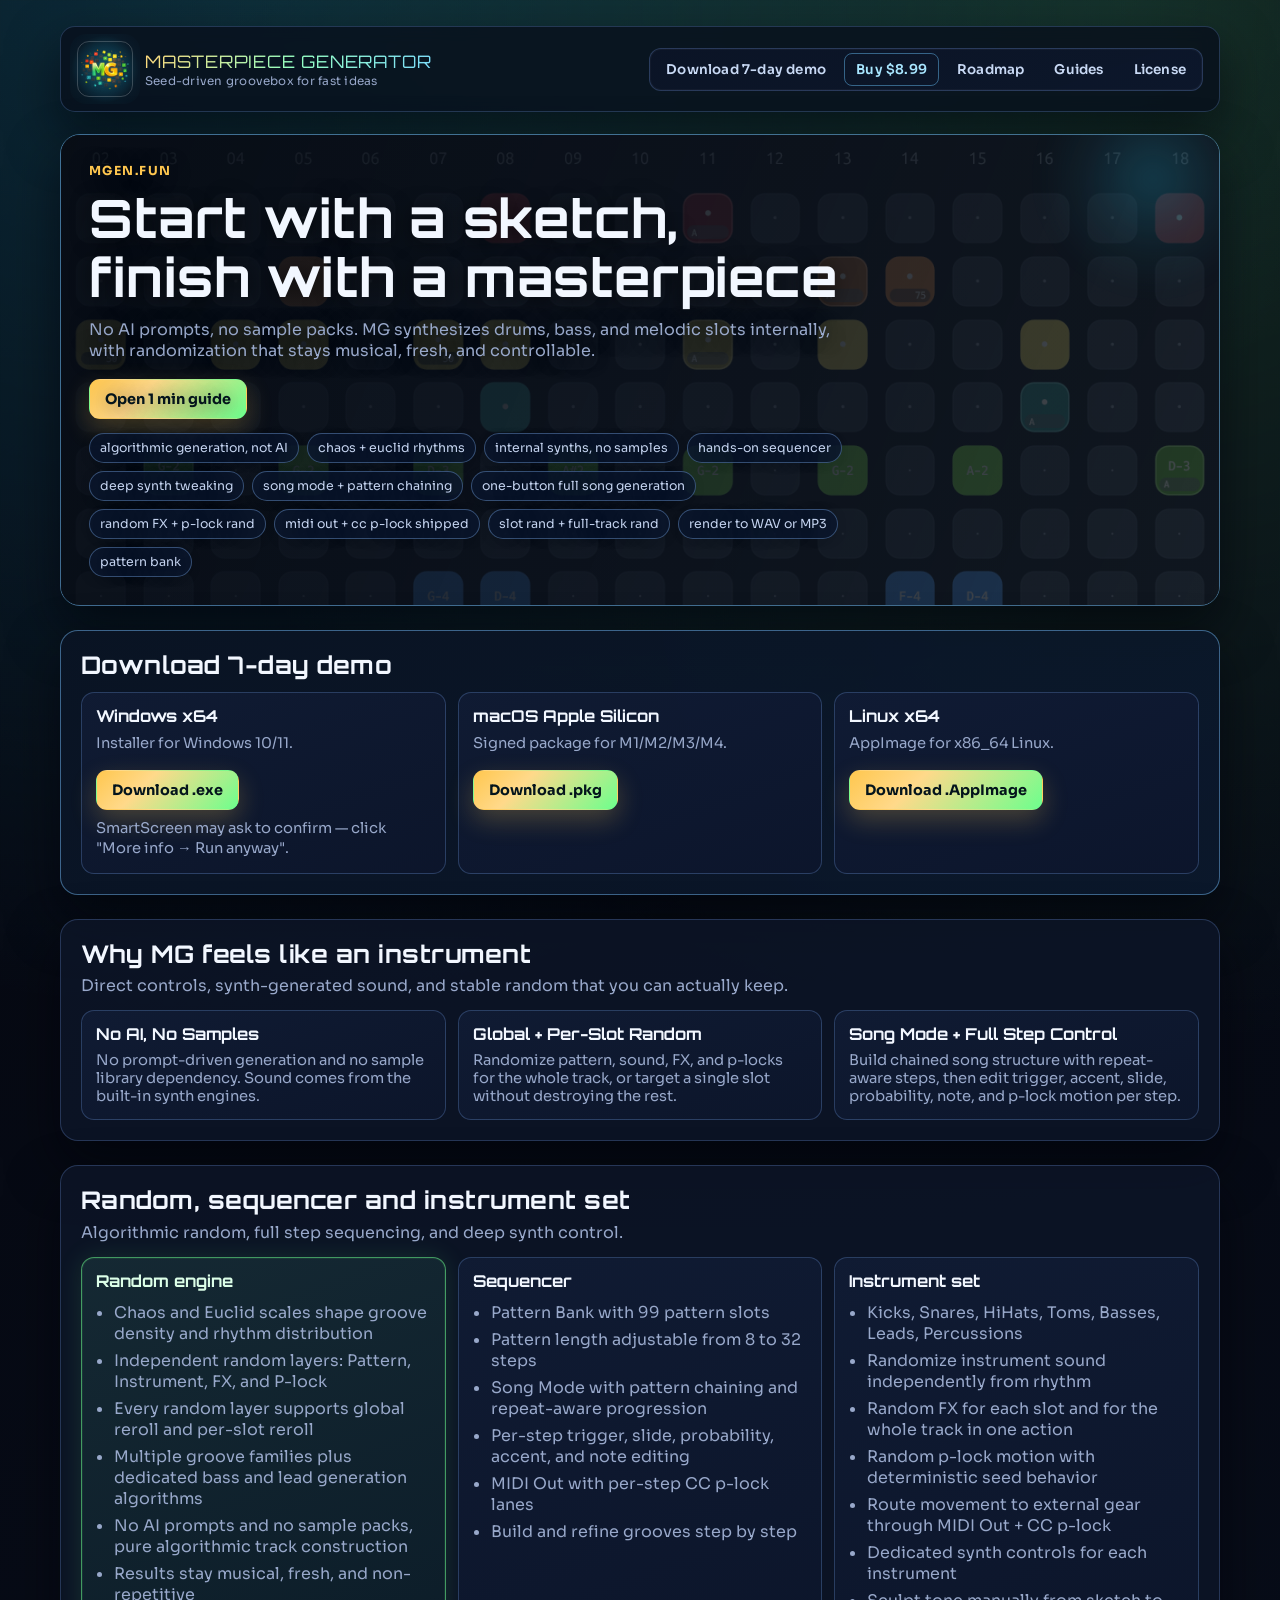
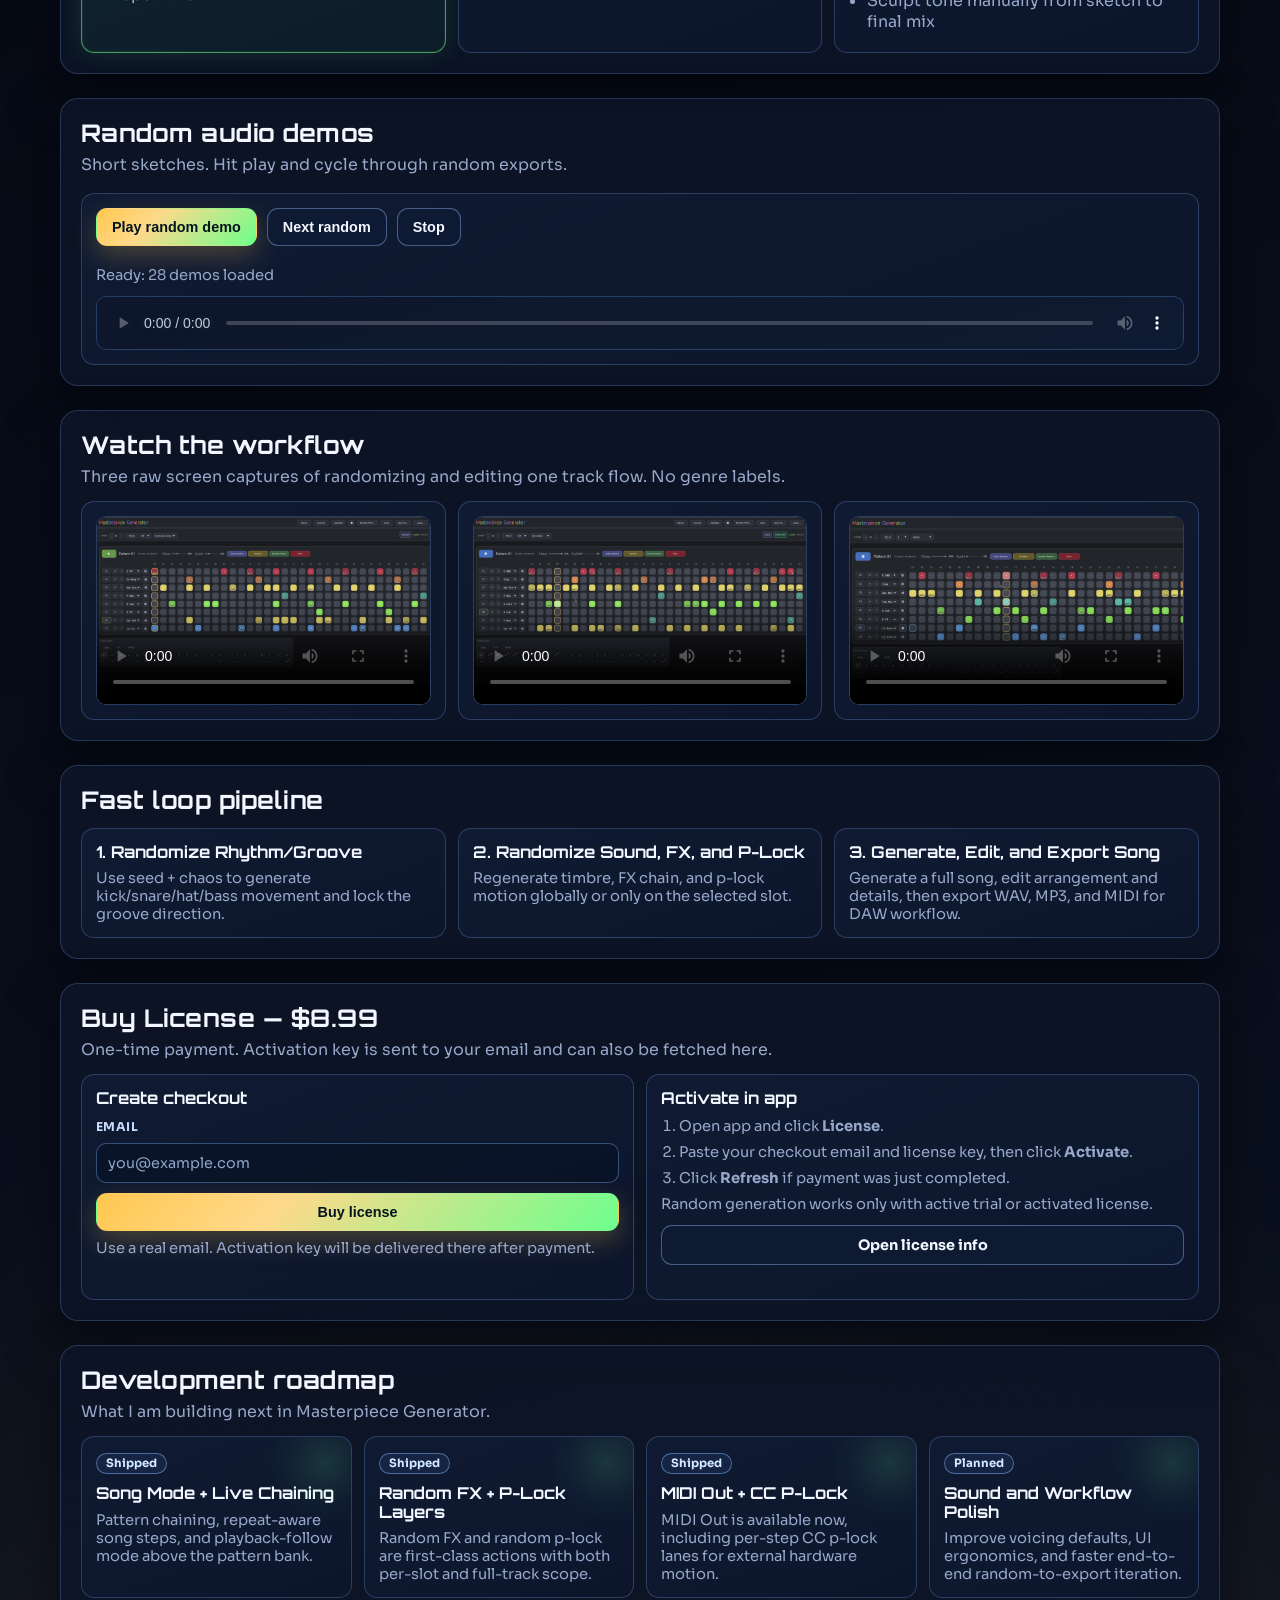
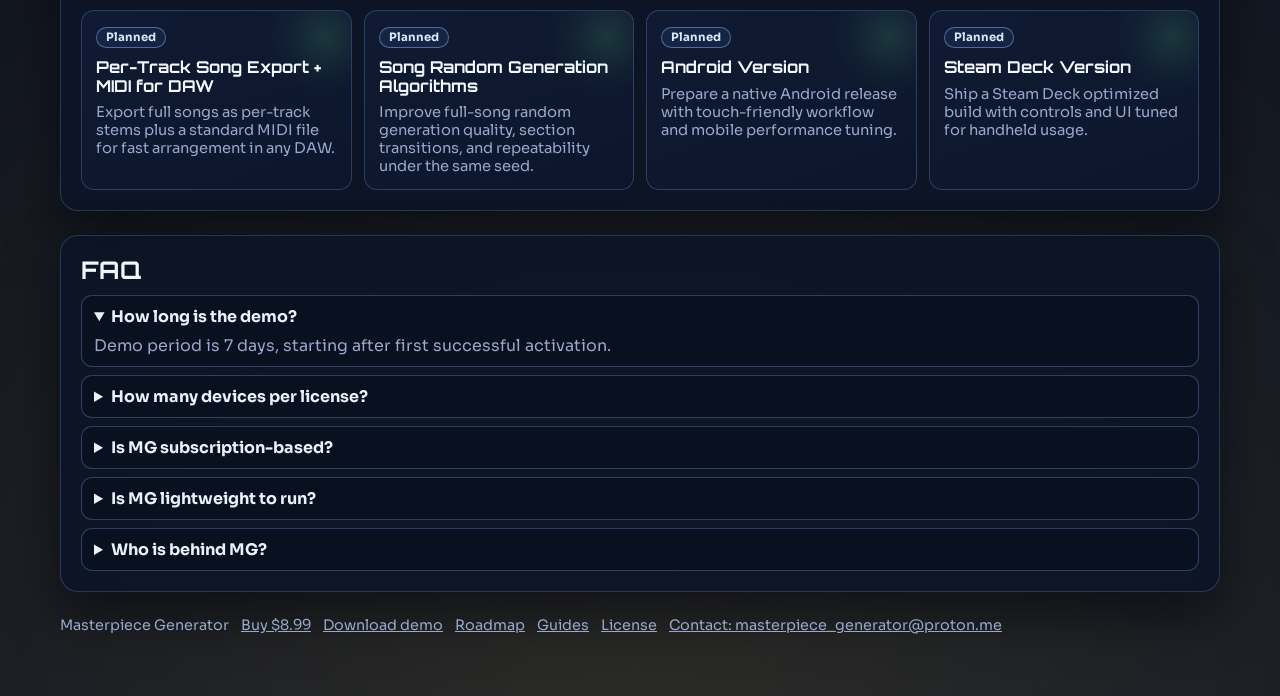
==== index.html @ f7f51a4d "ui: remove subtitle from buy section" ====
<!doctype html>
<html lang="en">
  <head>
    <meta charset="UTF-8" />
    <meta name="viewport" content="width=device-width, initial-scale=1.0" />
    <title>Masterpiece Generator</title>
    <meta
      name="description"
      content="Masterpiece Generator is a desktop groovebox with song mode, random FX, random p-locks, MIDI Out + CC p-lock, per-slot and full-track randomization, and instant WAV/MP3 export."
    />
    <link rel="icon" href="/favicon.ico" sizes="48x48" />
    <link rel="icon" type="image/png" sizes="48x48" href="/assets/img/favicon-48.png" />
    <link rel="icon" type="image/png" sizes="96x96" href="/assets/img/favicon-96.png" />
    <link rel="icon" type="image/png" sizes="192x192" href="/assets/img/favicon-192.png" />
    <link rel="icon" type="image/png" sizes="512x512" href="/assets/img/favicon-512.png" />
    <link rel="apple-touch-icon" sizes="180x180" href="/assets/img/apple-touch-icon.png" />
    <link rel="manifest" href="/site.webmanifest" />
    <link rel="stylesheet" href="assets/styles.css" />
  </head>
  <body>
    <main class="page">
<header class="header">
        <a class="brand" href="/" aria-label="Masterpiece Generator home">
          <span class="brand-emblem-wrap">
            <span class="brand-emblem-mask">
              <img class="brand-emblem" src="assets/img/mg-emblem.png?v=2" alt="Masterpiece Generator MG emblem" />
            </span>
          </span>
          <div class="brand-text">
            <p class="brand-title">Masterpiece Generator</p>
            <p class="brand-sub">Seed-driven groovebox for fast ideas</p>
          </div>
        </a>
        <nav class="nav" aria-label="Main">
          <a href="#download">Download 7-day demo</a>
          <a href="#buy" class="nav-buy">Buy $8.99</a>
          <a href="#roadmap">Roadmap</a>
          <a href="/guides/first-5-minutes/">Guides</a>
          <a href="/legal/license.html">License</a>
        </nav>
      </header>

      <section class="hero home-hero">
        <div class="hero-copy">
          <p class="kicker">mgen.fun</p>
          <h1>Start with a sketch, finish with a masterpiece</h1>
          <p class="lead">
            No AI prompts, no sample packs. MG synthesizes drums, bass, and melodic slots internally,
            with randomization that stays musical, fresh, and controllable.
          </p>
          <div class="cta-row">
            <a class="btn btn-primary" href="/guides/first-5-minutes/">Open 1 min guide</a>
          </div>
          <div class="stat-row">
            <span class="chip">algorithmic generation, not AI</span>
            <span class="chip">chaos + euclid rhythms</span>
            <span class="chip">internal synths, no samples</span>
            <span class="chip">hands-on sequencer</span>
            <span class="chip">deep synth tweaking</span>
            <span class="chip">song mode + pattern chaining</span>
            <span class="chip">one-button full song generation</span>
            <span class="chip">random FX + p-lock rand</span>
            <span class="chip">midi out + cc p-lock shipped</span>
            <span class="chip">slot rand + full-track rand</span>
            <span class="chip">render to WAV or MP3</span>
            <span class="chip">pattern bank</span>
          </div>
        </div>
      </section>

      <section class="section section-download" id="download">
        <h2>Download 7-day demo</h2>
        <div class="grid download-grid">
          <article class="card download-card">
            <h3>Windows x64</h3>
            <p>Installer for Windows 10/11.</p>
            <div class="cta-row">
              <a
                class="btn btn-primary"
                href="https://github.com/masterpieceGenerator/generator_release/releases/latest/download/generator-windows-x86_64-setup.exe"
                target="_blank"
                rel="noopener"
              >
                Download .exe
              </a>
            </div>
            <p class="download-note">SmartScreen may ask to confirm — click "More info → Run anyway".</p>
          </article>
          <article class="card download-card">
            <h3>macOS Apple Silicon</h3>
            <p>Signed package for M1/M2/M3/M4.</p>
            <div class="cta-row">
              <a
                class="btn btn-primary"
                href="https://github.com/masterpieceGenerator/generator_release/releases/latest/download/generator-macos-aarch64.pkg"
                target="_blank"
                rel="noopener"
              >
                Download .pkg
              </a>
            </div>
          </article>
          <article class="card download-card">
            <h3>Linux x64</h3>
            <p>AppImage for x86_64 Linux.</p>
            <div class="cta-row">
              <a
                class="btn btn-primary"
                href="https://github.com/masterpieceGenerator/generator_release/releases/latest/download/generator-linux-x86_64.AppImage"
                target="_blank"
                rel="noopener"
              >
                Download .AppImage
              </a>
            </div>
          </article>
        </div>
      </section>

      <section class="section" id="tour">
        <h2>Why MG feels like an instrument</h2>
        <p>Direct controls, synth-generated sound, and stable random that you can actually keep.</p>
        <div class="grid">
          <article class="card">
            <h3>No AI, No Samples</h3>
            <p>No prompt-driven generation and no sample library dependency. Sound comes from the built-in synth engines.</p>
          </article>
          <article class="card">
            <h3>Global + Per-Slot Random</h3>
            <p>Randomize pattern, sound, FX, and p-locks for the whole track, or target a single slot without destroying the rest.</p>
          </article>
          <article class="card">
            <h3>Song Mode + Full Step Control</h3>
            <p>Build chained song structure with repeat-aware steps, then edit trigger, accent, slide, probability, note, and p-lock motion per step.</p>
          </article>
        </div>
      </section>

      <section class="section" id="sequencer">
        <h2>Random, sequencer and instrument set</h2>
        <p>Algorithmic random, full step sequencing, and deep synth control.</p>
        <div class="grid">
          <article class="card card-priority">
            <h3>Random engine</h3>
            <ul class="inline-list">
              <li>Chaos and Euclid scales shape groove density and rhythm distribution</li>
              <li>Independent random layers: Pattern, Instrument, FX, and P-lock</li>
              <li>Every random layer supports global reroll and per-slot reroll</li>
              <li>Multiple groove families plus dedicated bass and lead generation algorithms</li>
              <li>No AI prompts and no sample packs, pure algorithmic track construction</li>
              <li>Results stay musical, fresh, and non-repetitive</li>
            </ul>
          </article>
          <article class="card">
            <h3>Sequencer</h3>
            <ul class="inline-list">
              <li>Pattern Bank with 99 pattern slots</li>
              <li>Pattern length adjustable from 8 to 32 steps</li>
              <li>Song Mode with pattern chaining and repeat-aware progression</li>
              <li>Per-step trigger, slide, probability, accent, and note editing</li>
              <li>MIDI Out with per-step CC p-lock lanes</li>
              <li>Build and refine grooves step by step</li>
            </ul>
          </article>
          <article class="card">
            <h3>Instrument set</h3>
            <ul class="inline-list">
              <li>Kicks, Snares, HiHats, Toms, Basses, Leads, Percussions</li>
              <li>Randomize instrument sound independently from rhythm</li>
              <li>Random FX for each slot and for the whole track in one action</li>
              <li>Random p-lock motion with deterministic seed behavior</li>
              <li>Route movement to external gear through MIDI Out + CC p-lock</li>
              <li>Dedicated synth controls for each instrument</li>
              <li>Sculpt tone manually from sketch to final mix</li>
            </ul>
          </article>
        </div>
      </section>

      <section class="section" id="audio-demos">
        <h2>Random audio demos</h2>
        <p class="audio-demos-lead">Short sketches. Hit play and cycle through random exports.</p>
        <article class="card audio-player-card" data-audio-random-player>
          <div class="audio-controls">
            <button type="button" class="btn btn-primary" data-audio-action="play">Play random demo</button>
            <button type="button" class="btn btn-secondary" data-audio-action="next">Next random</button>
            <button type="button" class="btn btn-secondary" data-audio-action="stop">Stop</button>
          </div>
          <p class="audio-status" data-audio-status>Ready: demos loaded</p>
          <audio class="audio-player" data-audio-element controls preload="none"></audio>
        </article>
      </section>

      <section class="section" id="showcase">
        <!-- TODO: replace all three showcase videos when new captures are ready -->
        <h2>Watch the workflow</h2>
        <p>Three raw screen captures of randomizing and editing one track flow. No genre labels.</p>
        <div class="grid media-grid">
          <article class="card media-card">
            <div class="media-frame">
              <video
                class="demo-video"
                controls
                preload="metadata"
                playsinline
                poster="assets/img/sequencer-overview.jpg"
              >
                <source src="assets/video/1.mp4" type="video/mp4" />
              </video>
            </div>
          </article>
          <article class="card media-card">
            <div class="media-frame">
              <video
                class="demo-video"
                controls
                preload="metadata"
                playsinline
                poster="assets/img/sound-slot-editor.jpg"
              >
                <source src="assets/video/2.mp4" type="video/mp4" />
              </video>
            </div>
          </article>
          <article class="card media-card">
            <div class="media-frame">
              <video
                class="demo-video"
                controls
                preload="metadata"
                playsinline
                poster="assets/img/live-workflow-clip.jpg"
              >
                <source src="assets/video/3.mp4" type="video/mp4" />
              </video>
            </div>
          </article>
        </div>
      </section>

      <section class="section" id="workflow">
        <h2>Fast loop pipeline</h2>
        <div class="grid">
          <article class="card">
            <h3>1. Randomize Rhythm/Groove</h3>
            <p>Use seed + chaos to generate kick/snare/hat/bass movement and lock the groove direction.</p>
          </article>
          <article class="card">
            <h3>2. Randomize Sound, FX, and P-Lock</h3>
            <p>Regenerate timbre, FX chain, and p-lock motion globally or only on the selected slot.</p>
          </article>
          <article class="card">
            <h3>3. Generate, Edit, and Export Song</h3>
            <p>Generate a full song, edit arrangement and details, then export WAV, MP3, and MIDI for DAW workflow.</p>
          </article>
        </div>
      </section>

      <section class="section" id="buy" data-license-api-base="https://api.mgen.fun">
        <h2>Buy License — $8.99</h2>
        <p>One-time payment. Activation key is sent to your email and can also be fetched here.</p>
        <!-- Hidden form required by checkout.js for order status lookup on return -->
        <form style="display:none" data-order-status-form aria-hidden="true">
          <input name="email" type="email" autocomplete="email" />
          <input name="provider" type="hidden" value="lemonsqueezy" />
          <input name="order_id" type="text" />
          <button type="submit">Check</button>
        </form>
        <div class="grid buy-grid">
          <article class="card">
            <h3>Create checkout</h3>
            <form class="checkout-form" data-checkout-form>
              <label class="field-label" for="buy-email">Email</label>
              <input
                class="field-input"
                id="buy-email"
                name="email"
                type="email"
                autocomplete="email"
                placeholder="you@example.com"
                required
              />
              <input name="provider" type="hidden" value="lemonsqueezy" />
              <button class="btn btn-primary" type="submit">Buy license</button>
            </form>
            <p class="checkout-hint">Use a real email. Activation key will be delivered there after payment.</p>
            <p class="checkout-status" data-checkout-status aria-live="polite"></p>
            <p class="checkout-order" data-checkout-order hidden></p>
          </article>
          <article class="card">
            <h3>Activate in app</h3>
            <ol class="checkout-steps">
              <li>Open app and click <strong>License</strong>.</li>
              <li>Paste your checkout email and license key, then click <strong>Activate</strong>.</li>
              <li>Click <strong>Refresh</strong> if payment was just completed.</li>
            </ol>
            <p class="checkout-hint">
              Random generation works only with active trial or activated license.
            </p>
            <a class="btn btn-secondary checkout-help-btn" href="/legal/license.html">Open license info</a>
          </article>
          <article class="card license-result-card" data-license-result-card hidden>
            <h3>Payment confirmed</h3>
            <p class="checkout-status" data-order-status aria-live="polite"></p>
            <div class="checkout-license-row" data-order-license-row hidden>
              <p class="checkout-license" data-order-license></p>
              <button class="btn btn-secondary checkout-copy-btn" type="button" data-copy-license>Copy key</button>
            </div>
            <p class="checkout-copy-status" data-copy-status aria-live="polite"></p>
            <p class="checkout-hint">Copy this key, then paste it in the app under License → Activate.</p>
          </article>
        </div>
      </section>

      <section class="section" id="roadmap">
        <h2>Development roadmap</h2>
        <p>What I am building next in Masterpiece Generator.</p>
        <div class="grid roadmap-grid">
          <article class="card phase-card">
            <p class="phase-tag">Shipped</p>
            <h3>Song Mode + Live Chaining</h3>
            <p>Pattern chaining, repeat-aware song steps, and playback-follow mode above the pattern bank.</p>
          </article>
          <article class="card phase-card">
            <p class="phase-tag">Shipped</p>
            <h3>Random FX + P-Lock Layers</h3>
            <p>Random FX and random p-lock are first-class actions with both per-slot and full-track scope.</p>
          </article>
          <article class="card phase-card">
            <p class="phase-tag">Shipped</p>
            <h3>MIDI Out + CC P-Lock</h3>
            <p>MIDI Out is available now, including per-step CC p-lock lanes for external hardware motion.</p>
          </article>
          <article class="card phase-card">
            <p class="phase-tag">Planned</p>
            <h3>Sound and Workflow Polish</h3>
            <p>Improve voicing defaults, UI ergonomics, and faster end-to-end random-to-export iteration.</p>
          </article>
          <article class="card phase-card">
            <p class="phase-tag">Planned</p>
            <h3>Per-Track Song Export + MIDI for DAW</h3>
            <p>Export full songs as per-track stems plus a standard MIDI file for fast arrangement in any DAW.</p>
          </article>
          <article class="card phase-card">
            <p class="phase-tag">Planned</p>
            <h3>Song Random Generation Algorithms</h3>
            <p>Improve full-song random generation quality, section transitions, and repeatability under the same seed.</p>
          </article>
          <article class="card phase-card">
            <p class="phase-tag">Planned</p>
            <h3>Android Version</h3>
            <p>Prepare a native Android release with touch-friendly workflow and mobile performance tuning.</p>
          </article>
          <article class="card phase-card">
            <p class="phase-tag">Planned</p>
            <h3>Steam Deck Version</h3>
            <p>Ship a Steam Deck optimized build with controls and UI tuned for handheld usage.</p>
          </article>
        </div>
      </section>

      <section class="section" id="faq">
        <h2>FAQ</h2>
        <div class="faq-grid">
          <details class="qa" open>
            <summary>How long is the demo?</summary>
            <p>Demo period is 7 days, starting after first successful activation.</p>
          </details>
          <details class="qa">
            <summary>How many devices per license?</summary>
            <p>Current target policy is up to 3 devices per key.</p>
          </details>
          <details class="qa">
            <summary>Is MG subscription-based?</summary>
            <p>No subscription. MG is licensed directly, and random generation is not limited.</p>
          </details>
          <details class="qa">
            <summary>Is MG lightweight to run?</summary>
            <p>MG is a native desktop app written in Rust and optimized for low CPU and memory usage.</p>
          </details>
          <details class="qa">
            <summary>Who is behind MG?</summary>
            <p>Masterpiece Generator is built and maintained as an independent solo project.</p>
          </details>
        </div>
      </section>

      <footer class="footer">
        <span>Masterpiece Generator</span>
        <a href="#buy">Buy $8.99</a>
        <a href="#download">Download demo</a>
        <a href="#roadmap">Roadmap</a>
        <a href="/guides/first-5-minutes/">Guides</a>
        <a href="/legal/license.html">License</a>
        <a href="mailto:masterpiece_generator@proton.me">Contact: masterpiece_generator@proton.me</a>
      </footer>
    </main>
    <script src="assets/random-audio-player.js"></script>
    <script src="assets/checkout.js"></script>
  </body>
</html>
---- assets/styles.css ----
@import url("https://fonts.googleapis.com/css2?family=Orbitron:wght@600;700;800&family=Sora:wght@400;500;600;700;800&display=swap");

:root {
  --bg-0: #05070f;
  --bg-1: #0a1222;
  --panel: rgba(13, 21, 38, 0.9);
  --panel-strong: rgba(10, 17, 32, 0.95);
  --card: rgba(17, 27, 49, 0.9);
  --line: rgba(108, 147, 218, 0.28);
  --line-strong: rgba(120, 194, 255, 0.5);
  --text: #f2f7ff;
  --muted: #98a8ca;
  --accent-cyan: #2ad3ff;
  --accent-green: #6dff8d;
  --accent-gold: #ffc74f;
  --accent-red: #ff5d7c;
  --shadow: 0 24px 52px rgba(1, 4, 10, 0.55);
  --radius: 18px;
}

* {
  box-sizing: border-box;
}

html,
body {
  margin: 0;
  padding: 0;
  min-height: 100%;
  color: var(--text);
  font-family: "Sora", "Avenir Next", "Segoe UI", sans-serif;
  background:
    radial-gradient(circle at 16% -4%, rgba(42, 211, 255, 0.19) 0%, transparent 28%),
    radial-gradient(circle at 88% 0%, rgba(109, 255, 141, 0.14) 0%, transparent 26%),
    radial-gradient(circle at 50% 102%, rgba(255, 199, 79, 0.14) 0%, transparent 34%),
    linear-gradient(160deg, var(--bg-0), var(--bg-1));
}

body::before,
body::after {
  content: "";
  position: fixed;
  inset: 0;
  pointer-events: none;
  z-index: -1;
}

body::before {
  background:
    repeating-linear-gradient(
      90deg,
      rgba(255, 255, 255, 0) 0,
      rgba(255, 255, 255, 0) 23px,
      rgba(255, 255, 255, 0.015) 24px,
      rgba(255, 255, 255, 0) 25px
    );
  opacity: 0.35;
}

body::after {
  background: radial-gradient(circle at 50% 50%, rgba(8, 17, 34, 0) 0%, rgba(4, 6, 12, 0.55) 100%);
}

a {
  color: inherit;
}

.page {
  width: min(1160px, 94vw);
  margin: 0 auto;
  padding: 26px 0 62px;
}

.top-notice {
  margin: 0 0 14px;
  padding: 10px 14px;
  border: 1px solid rgba(255, 199, 79, 0.46);
  border-radius: 12px;
  background: linear-gradient(160deg, rgba(48, 35, 14, 0.78), rgba(34, 26, 13, 0.8));
  color: var(--accent-gold);
  font-size: 0.78rem;
  font-weight: 800;
  letter-spacing: 0.16em;
  text-transform: uppercase;
  text-align: center;
}

@keyframes rise-in {
  from {
    opacity: 0;
    transform: translateY(14px);
  }

  to {
    opacity: 1;
    transform: translateY(0);
  }
}

@keyframes emblem-pulse {
  0% {
    opacity: 0.26;
    transform: translateY(3px) scale(0.94);
  }

  50% {
    opacity: 0.72;
    transform: translateY(3px) scale(1.05);
  }

  100% {
    opacity: 0.26;
    transform: translateY(3px) scale(0.94);
  }
}

@keyframes brand-spectrum {
  0% {
    background-position: 0% 50%;
  }

  50% {
    background-position: 100% 50%;
  }

  100% {
    background-position: 0% 50%;
  }
}

.page > * {
  opacity: 0;
  animation: rise-in 460ms ease forwards;
}

.page > *:nth-child(1) {
  animation-delay: 20ms;
}

.page > *:nth-child(2) {
  animation-delay: 70ms;
}

.page > *:nth-child(3) {
  animation-delay: 120ms;
}

.page > *:nth-child(4) {
  animation-delay: 170ms;
}

.page > *:nth-child(5) {
  animation-delay: 220ms;
}

.page > *:nth-child(6) {
  animation-delay: 270ms;
}

.page > *:nth-child(7) {
  animation-delay: 320ms;
}

.page > *:nth-child(8) {
  animation-delay: 370ms;
}

.page > *:nth-child(9) {
  animation-delay: 420ms;
}

.header {
  display: flex;
  flex-wrap: wrap;
  align-items: center;
  justify-content: space-between;
  gap: 14px;
  padding: 14px 16px;
  border: 1px solid var(--line);
  border-radius: 15px;
  background: rgba(8, 15, 28, 0.8);
  box-shadow: var(--shadow);
  backdrop-filter: blur(8px);
}

.brand {
  display: inline-flex;
  align-items: center;
  gap: 12px;
  text-decoration: none;
  min-width: 0;
}

.brand-emblem-wrap {
  position: relative;
  width: 56px;
  height: 56px;
  border-radius: 12px;
  flex: 0 0 auto;
  display: grid;
  place-items: center;
}

.brand-emblem-mask {
  width: 100%;
  height: 100%;
  border-radius: 12px;
  border: 1px solid rgba(255, 255, 255, 0.2);
  overflow: hidden;
  position: relative;
  z-index: 1;
}

.brand-emblem-wrap::after {
  content: "";
  position: absolute;
  inset: -7px;
  border-radius: 16px;
  background: radial-gradient(circle at 50% 50%, rgba(42, 211, 255, 0.38), rgba(42, 211, 255, 0.03) 68%, rgba(42, 211, 255, 0) 100%);
  pointer-events: none;
  transform-origin: center;
  animation: emblem-pulse 3.5s ease-in-out infinite;
}

.brand-emblem {
  width: 100%;
  height: 100%;
  border-radius: 0;
  object-fit: cover;
  object-position: center;
  display: block;
  position: relative;
  transform: translateY(4px) scale(1.06);
  transform-origin: center;
}

.brand-text {
  min-width: 0;
}

.logo-dot {
  width: 12px;
  height: 12px;
  border-radius: 999px;
  background: linear-gradient(135deg, var(--accent-green), var(--accent-cyan));
  box-shadow: 0 0 16px rgba(109, 255, 141, 0.65);
}

.brand-title {
  margin: 0;
  font-family: "Orbitron", "Sora", sans-serif;
  font-size: 1.08rem;
  letter-spacing: 0.045em;
  text-transform: uppercase;
  white-space: nowrap;
  color: #edf6ff;
}

@supports ((-webkit-background-clip: text) or (background-clip: text)) {
  .brand-title {
    background:
      linear-gradient(
        120deg,
        #ffd87a 0%,
        #95ffc1 24%,
        #7ad9ff 48%,
        #bea8ff 72%,
        #ffd87a 100%
      );
    background-size: 220% 100%;
    -webkit-background-clip: text;
    background-clip: text;
    -webkit-text-fill-color: transparent;
    animation: brand-spectrum 9s linear infinite;
  }
}

.brand-sub {
  margin: 2px 0 0;
  color: var(--muted);
  font-size: 0.74rem;
  letter-spacing: 0.02em;
}

.nav {
  display: inline-flex;
  align-items: center;
  flex-wrap: wrap;
  gap: 6px;
  padding: 4px;
  border: 1px solid rgba(118, 158, 225, 0.28);
  border-radius: 12px;
  background: linear-gradient(160deg, rgba(12, 20, 39, 0.9), rgba(14, 24, 45, 0.86));
  box-shadow: inset 0 0 0 1px rgba(255, 255, 255, 0.03);
}

.nav a {
  text-decoration: none;
  color: #c8d9f4;
  border: 1px solid transparent;
  border-radius: 8px;
  padding: 7px 11px;
  font-size: 0.84rem;
  font-weight: 600;
  letter-spacing: 0.015em;
  background: transparent;
  transition: transform 140ms ease, border-color 140ms ease, color 140ms ease, background 140ms ease, box-shadow 140ms ease;
}

.nav a:hover,
.nav a:focus-visible {
  color: var(--text);
  border-color: rgba(104, 198, 255, 0.62);
  background: rgba(42, 211, 255, 0.16);
  box-shadow: inset 0 0 0 1px rgba(184, 230, 255, 0.16);
  transform: translateY(-1px);
  outline: none;
}

.nav-buy {
  background: linear-gradient(135deg, rgba(42, 211, 255, 0.18), rgba(104, 198, 255, 0.1));
  border-color: rgba(104, 198, 255, 0.45) !important;
  color: #a8e6ff !important;
}

.nav-buy:hover,
.nav-buy:focus-visible {
  background: rgba(42, 211, 255, 0.28) !important;
  border-color: rgba(104, 198, 255, 0.75) !important;
  color: #d8f4ff !important;
}

.hero {
  margin-top: 22px;
  border: 1px solid var(--line-strong);
  border-radius: calc(var(--radius) + 2px);
  padding: 28px;
  background:
    linear-gradient(130deg, rgba(8, 16, 31, 0.95) 0%, rgba(12, 21, 40, 0.95) 52%, rgba(18, 14, 38, 0.95) 100%),
    linear-gradient(45deg, rgba(42, 211, 255, 0.08), rgba(109, 255, 141, 0.08));
  box-shadow: var(--shadow);
}

.home-hero {
  position: relative;
  overflow: hidden;
  isolation: isolate;
  min-height: 360px;
  background: transparent;
}

.home-hero::before {
  content: "";
  position: absolute;
  inset: 0;
  z-index: 0;
  background:
    linear-gradient(112deg, rgba(4, 9, 18, 0.9) 0%, rgba(6, 11, 22, 0.84) 46%, rgba(7, 12, 23, 0.72) 100%),
    linear-gradient(45deg, rgba(42, 211, 255, 0.06), rgba(109, 255, 141, 0.05)),
    url("img/ggg.jpeg") center / cover no-repeat;
}

.home-hero::after {
  content: "";
  position: absolute;
  top: -66px;
  right: -44px;
  width: 220px;
  height: 220px;
  border-radius: 999px;
  z-index: 0;
  background: radial-gradient(circle, rgba(42, 211, 255, 0.2) 0%, rgba(42, 211, 255, 0.05) 45%, rgba(0, 0, 0, 0) 74%);
  filter: blur(12px);
  pointer-events: none;
}

.hero-copy {
  position: relative;
  z-index: 1;
  max-width: 760px;
  text-shadow: 0 2px 20px rgba(0, 0, 0, 0.62);
}

.kicker {
  margin: 0;
  color: var(--accent-gold);
  font-size: 0.78rem;
  font-weight: 700;
  letter-spacing: 0.12em;
  text-transform: uppercase;
}

h1,
h2,
h3 {
  margin: 0;
  font-family: "Orbitron", "Sora", sans-serif;
  line-height: 1.12;
}

h1 {
  margin-top: 10px;
  font-size: clamp(2rem, 5vw, 3.3rem);
  letter-spacing: 0.01em;
}

.lead {
  margin: 12px 0 0;
  color: var(--muted);
  font-size: 1rem;
  max-width: 68ch;
}

.cta-row {
  margin-top: 18px;
  display: flex;
  flex-wrap: wrap;
  gap: 10px;
}

.cta-subrow {
  margin: 10px 0 0;
  display: inline-flex;
  align-items: center;
  flex-wrap: wrap;
  gap: 8px;
  color: #c3d4f2;
  font-size: 0.86rem;
}

.cta-subrow a {
  color: #d6e6ff;
  text-decoration: none;
  border-bottom: 1px solid rgba(145, 194, 255, 0.42);
}

.cta-subrow a:hover,
.cta-subrow a:focus-visible {
  color: #f5fbff;
  border-bottom-color: rgba(190, 224, 255, 0.75);
  outline: none;
}

.btn {
  display: inline-flex;
  align-items: center;
  justify-content: center;
  text-decoration: none;
  border-radius: 11px;
  padding: 10px 15px;
  font-size: 0.9rem;
  font-weight: 700;
  border: 1px solid transparent;
  transition: transform 150ms ease, filter 150ms ease, box-shadow 150ms ease;
}

.btn:hover,
.btn:focus-visible {
  transform: translateY(-1px);
  filter: brightness(1.05);
  outline: none;
}

.btn-primary {
  color: #04141c;
  background: linear-gradient(135deg, var(--accent-gold), #ffd98a 34%, var(--accent-green) 100%);
  box-shadow: 0 10px 26px rgba(255, 199, 79, 0.24);
}

.btn-secondary {
  color: var(--text);
  border-color: rgba(132, 162, 219, 0.5);
  background: rgba(15, 27, 53, 0.75);
}

.stat-row {
  margin-top: 14px;
  display: flex;
  flex-wrap: wrap;
  gap: 8px;
}

.chip {
  border-radius: 999px;
  border: 1px solid rgba(128, 179, 245, 0.38);
  background: rgba(13, 24, 47, 0.84);
  padding: 6px 10px;
  color: #c4d3ef;
  font-size: 0.78rem;
}

.inline-list {
  margin: 12px 0 0;
  padding-left: 18px;
  color: var(--muted);
}

.inline-list li {
  margin: 6px 0;
}

.section {
  margin-top: 24px;
  border: 1px solid var(--line);
  border-radius: var(--radius);
  background: var(--panel);
  padding: 20px;
  box-shadow: var(--shadow);
}

.section h2 {
  font-size: 1.52rem;
  letter-spacing: 0.02em;
}

.section p {
  margin: 8px 0 0;
  color: var(--muted);
}

.grid {
  margin-top: 14px;
  display: grid;
  gap: 12px;
  grid-template-columns: repeat(auto-fit, minmax(220px, 1fr));
}

.card {
  border: 1px solid rgba(116, 160, 234, 0.28);
  background:
    linear-gradient(160deg, rgba(17, 28, 53, 0.92), rgba(13, 22, 44, 0.92));
  border-radius: 13px;
  padding: 14px;
}

.card h3 {
  font-size: 1.02rem;
}

.card p {
  margin: 8px 0 0;
  color: var(--muted);
  font-size: 0.92rem;
}

.card .meta {
  margin-top: 10px;
  color: #9ed6ff;
  font-size: 0.82rem;
}

.card code {
  color: #c7f4ff;
  font-size: 0.88em;
}

.card-priority {
  border-color: rgba(109, 255, 141, 0.55);
  background:
    linear-gradient(160deg, rgba(22, 42, 52, 0.94), rgba(13, 30, 42, 0.92));
  box-shadow:
    inset 0 0 0 1px rgba(109, 255, 141, 0.08),
    0 0 26px rgba(109, 255, 141, 0.12);
}

.card-priority h3 {
  color: #dcffe8;
}

.section-download {
  border-color: rgba(120, 194, 255, 0.46);
  background:
    linear-gradient(160deg, rgba(10, 20, 36, 0.92), rgba(12, 24, 44, 0.9)),
    radial-gradient(circle at 88% -20%, rgba(42, 211, 255, 0.12), rgba(0, 0, 0, 0) 48%);
}

.download-grid {
  grid-template-columns: repeat(auto-fit, minmax(240px, 1fr));
}

.download-card {
  min-height: 100%;
}

.price-highlight {
  font-size: 1.25rem;
  font-weight: 700;
  color: var(--accent-gold);
}


.download-note {
  margin-top: 0.75rem;
  font-size: 0.75rem;
  color: var(--text-muted, rgba(255,255,255,0.4));
  line-height: 1.4;
}

.download-card-feature {
  border-color: rgba(109, 255, 141, 0.48);
  background:
    linear-gradient(160deg, rgba(18, 39, 49, 0.94), rgba(14, 33, 49, 0.92));
  box-shadow:
    inset 0 0 0 1px rgba(109, 255, 141, 0.08),
    0 0 26px rgba(42, 211, 255, 0.1);
}

.roadmap-grid {
  grid-template-columns: repeat(auto-fit, minmax(240px, 1fr));
}

.phase-card {
  position: relative;
  overflow: hidden;
}

.phase-card::after {
  content: "";
  position: absolute;
  right: -34px;
  top: -34px;
  width: 120px;
  height: 120px;
  border-radius: 999px;
  background: radial-gradient(circle, rgba(109, 255, 141, 0.13) 0%, rgba(109, 255, 141, 0.03) 45%, rgba(0, 0, 0, 0) 70%);
  pointer-events: none;
}

.phase-card .phase-tag {
  margin: -2px 0 10px;
  display: inline-flex;
  align-items: center;
  border: 1px solid rgba(132, 193, 255, 0.48);
  border-radius: 999px;
  padding: 4px 9px;
  font-size: 0.72rem;
  font-weight: 700;
  line-height: 1;
  color: #d2eaff;
  background: rgba(25, 42, 75, 0.7);
}

.media-grid {
  grid-template-columns: repeat(auto-fit, minmax(260px, 1fr));
}

.media-card {
  display: flex;
  flex-direction: column;
  gap: 8px;
}

.media-frame {
  border-radius: 10px;
  border: 1px solid rgba(112, 166, 245, 0.36);
  overflow: hidden;
  background: #02050c;
  box-shadow: inset 0 0 0 1px rgba(255, 255, 255, 0.03);
}

.demo-video {
  display: block;
  width: 100%;
  height: auto;
  max-height: 290px;
  background: #000;
}

.audio-player-card {
  display: grid;
  gap: 12px;
}

.section .audio-demos-lead {
  margin: 8px 0 18px;
}

.audio-controls {
  display: flex;
  flex-wrap: wrap;
  gap: 10px;
}

.audio-status {
  margin: 0;
  color: #cde4ff;
  font-size: 0.86rem;
}

.audio-player {
  width: 100%;
  border-radius: 10px;
  background: linear-gradient(160deg, rgba(13, 22, 43, 0.96), rgba(15, 27, 50, 0.96));
  color-scheme: dark;
  accent-color: var(--accent-cyan);
  overflow: hidden;
}

.audio-player::-webkit-media-controls-enclosure {
  border-radius: 10px;
  border: 1px solid rgba(92, 148, 231, 0.32);
  background: linear-gradient(160deg, rgba(13, 22, 43, 0.96), rgba(15, 27, 50, 0.96));
}

.audio-player::-webkit-media-controls-panel {
  background: transparent;
}

.audio-player::-webkit-media-controls-current-time-display,
.audio-player::-webkit-media-controls-time-remaining-display {
  color: #dbe9ff;
}

.shot-placeholder {
  border: 1px dashed rgba(111, 157, 234, 0.38);
  border-radius: 10px;
  min-height: 120px;
  display: grid;
  place-items: center;
  color: #95a7c8;
  background: rgba(13, 24, 46, 0.8);
}

.notice {
  margin-top: 12px;
  padding: 10px 12px;
  border-radius: 10px;
  border: 1px solid rgba(110, 206, 255, 0.54);
  color: #d4f4ff;
  background: rgba(24, 61, 90, 0.38);
}

.buy-grid {
  grid-template-columns: repeat(auto-fit, minmax(260px, 1fr));
}

.checkout-form {
  margin-top: 12px;
  display: grid;
  gap: 8px;
}

.field-label {
  font-size: 0.76rem;
  font-weight: 700;
  color: #c8ddff;
  letter-spacing: 0.04em;
  text-transform: uppercase;
}

.field-input {
  width: 100%;
  border: 1px solid rgba(116, 165, 236, 0.42);
  border-radius: 10px;
  background: rgba(10, 20, 39, 0.88);
  color: var(--text);
  padding: 10px 11px;
  font-size: 0.9rem;
  font-family: inherit;
}

.field-input::placeholder {
  color: #8ea4c8;
}

.field-select {
  appearance: none;
  background-image:
    linear-gradient(45deg, transparent 50%, #8db6f1 50%),
    linear-gradient(135deg, #8db6f1 50%, transparent 50%);
  background-position:
    calc(100% - 18px) calc(50% - 3px),
    calc(100% - 13px) calc(50% - 3px);
  background-size: 5px 5px, 5px 5px;
  background-repeat: no-repeat;
}

.field-input:focus-visible {
  outline: none;
  border-color: rgba(109, 255, 141, 0.72);
  box-shadow: 0 0 0 2px rgba(109, 255, 141, 0.15);
}

.checkout-form .btn {
  width: 100%;
  margin-top: 2px;
}

.checkout-hint {
  margin-top: 10px;
  font-size: 0.84rem;
  color: #94afd6;
}

.checkout-advanced {
  margin-top: 8px;
  border: 1px solid rgba(116, 165, 236, 0.26);
  border-radius: 10px;
  background: rgba(10, 20, 39, 0.52);
  padding: 8px 10px;
}

.checkout-advanced summary {
  cursor: pointer;
  color: #b8d6ff;
  font-size: 0.82rem;
  font-weight: 700;
}

.checkout-advanced-form {
  margin-top: 8px;
}

.checkout-status {
  min-height: 1.3em;
}

.checkout-order,
.checkout-license {
  color: #a9e2ff;
}

.checkout-license-row {
  margin-top: 8px;
  display: flex;
  flex-wrap: wrap;
  align-items: center;
  gap: 8px 10px;
}

.checkout-license-row .checkout-license {
  margin: 0;
  flex: 1 1 220px;
  min-width: 0;
  word-break: break-all;
}

.checkout-copy-btn {
  padding: 7px 10px;
  font-size: 0.8rem;
}

.checkout-copy-status {
  min-height: 1.2em;
  margin-top: 6px;
  font-size: 0.83rem;
  color: #8ecfff;
}

.checkout-steps {
  margin: 10px 0 0;
  padding-left: 18px;
  color: var(--muted);
  display: grid;
  gap: 8px;
  font-size: 0.92rem;
}

.checkout-help-btn {
  margin-top: 12px;
  width: 100%;
}

.status-ok {
  color: #9ed6ff;
}

.status-error {
  color: #ff9aad;
}

.faq-grid {
  margin-top: 12px;
  display: grid;
  gap: 8px;
}

.qa {
  border: 1px solid rgba(112, 162, 237, 0.33);
  border-radius: 11px;
  background: var(--panel-strong);
  padding: 10px 12px;
}

.qa summary {
  cursor: pointer;
  font-weight: 700;
  color: #e8f2ff;
}

.qa p {
  margin-top: 8px;
}

.footer {
  margin-top: 24px;
  color: var(--muted);
  font-size: 0.9rem;
  display: flex;
  flex-wrap: wrap;
  gap: 8px 12px;
}

.footer a {
  color: var(--muted);
}

.table {
  margin-top: 10px;
  width: 100%;
  border-collapse: collapse;
  color: var(--muted);
}

.table th,
.table td {
  border-bottom: 1px solid rgba(112, 156, 232, 0.25);
  text-align: left;
  padding: 9px 6px;
  font-size: 0.94rem;
}

.table th {
  color: var(--text);
  font-weight: 700;
}

.guide-page {
  width: min(960px, 100%);
  margin-left: auto;
  margin-right: auto;
  padding: 18px;
  background:
    linear-gradient(170deg, rgba(35, 43, 58, 0.88), rgba(25, 34, 49, 0.86)),
    radial-gradient(circle at 90% -20%, rgba(73, 190, 218, 0.09), rgba(0, 0, 0, 0) 46%);
  border: 1px solid rgba(117, 146, 197, 0.28);
}

.guide-page h2 {
  margin: 0 0 4px;
  font-size: clamp(1.45rem, 2.2vw, 1.95rem);
  line-height: 1.1;
  color: #e7edf8;
  text-align: left;
}

.guide-philosophy {
  margin-top: 10px;
  border: 2px solid rgba(73, 190, 218, 0.82);
  border-radius: 12px;
  background: rgba(37, 45, 56, 0.86);
  padding: 10px 12px;
  text-align: center;
}

.guide-philosophy-title {
  margin: 0;
  color: rgb(73, 190, 218);
  font-size: 1.1rem;
  font-weight: 700;
}

.guide-philosophy-sub {
  margin: 6px 0 0;
  color: #d0d8e8;
  font-size: 0.9rem;
  line-height: 1.25;
}

.guide-step {
  margin-top: 12px;
  border: 1px solid rgba(118, 147, 194, 0.24);
  border-radius: 11px;
  background: rgba(25, 34, 49, 0.64);
  padding: 12px 12px 11px;
}

.guide-step-head {
  display: flex;
  gap: 8px;
  align-items: center;
}

.guide-step-head h3 {
  margin: 0;
  font-size: 1.08rem;
  line-height: 1.2;
  color: #dce5f7;
}

.guide-step-badge {
  display: inline-flex;
  width: 22px;
  height: 22px;
  align-items: center;
  justify-content: center;
  border-radius: 999px;
  font-weight: 800;
  font-size: 0.78rem;
  flex: 0 0 auto;
}

.guide-badge-yellow {
  color: #2c2a1f;
  background: rgb(216, 180, 46);
}

.guide-badge-purple {
  color: #f5ecff;
  background: rgb(148, 96, 186);
}

.guide-subtitle {
  margin: 8px 0 0;
  color: #c0cade;
  font-size: 0.95rem;
  line-height: 1.22;
}

.guide-hint {
  margin: 6px 0 0;
  color: #9da9c1;
  font-size: 0.9rem;
  line-height: 1.22;
}

.guide-rand-grid {
  margin-top: 8px;
  display: grid;
  gap: 6px;
}

.guide-rand-row {
  display: flex;
  align-items: center;
  gap: 10px;
  min-height: 28px;
}

.guide-rand-desc {
  color: rgb(176, 172, 162);
  font-size: 0.91rem;
  line-height: 1.2;
}

.guide-pill {
  appearance: none;
  font-family: inherit;
  display: inline-flex;
  align-items: center;
  justify-content: center;
  border-radius: 7px;
  border: 1px solid transparent;
  padding: 4px 11px;
  min-width: 88px;
  font-size: 0.86rem;
  font-weight: 700;
  line-height: 1;
  white-space: nowrap;
  cursor: default;
  box-shadow: inset 0 0 0 1px rgba(255, 255, 255, 0.04);
}

.guide-pill:focus {
  outline: none;
}

.guide-pill-cyan {
  background: rgba(33, 120, 138, 0.98) !important;
  border-color: rgba(74, 195, 226, 0.96) !important;
  color: #deffff !important;
}

.guide-pill-green {
  background: rgba(52, 126, 69, 0.98) !important;
  border-color: rgba(122, 212, 139, 0.96) !important;
  color: #e6ffe9 !important;
}

.guide-pill-purple {
  background: rgba(99, 61, 138, 0.98) !important;
  border-color: rgba(176, 124, 232, 0.96) !important;
  color: #f5e7ff !important;
}

.guide-pill-amber {
  background: rgba(126, 96, 34, 0.98) !important;
  border-color: rgba(223, 180, 80, 0.96) !important;
  color: #fff1d4 !important;
}

.guide-pill-rose {
  background: rgba(131, 58, 84, 0.98) !important;
  border-color: rgba(214, 117, 160, 0.96) !important;
  color: #ffe5ef !important;
}

.guide-pill-bank {
  background: rgba(126, 96, 34, 0.98) !important;
  border-color: rgba(223, 180, 80, 0.96) !important;
  color: #fff1d4 !important;
}

.guide-pill-song {
  background: rgba(52, 126, 69, 0.98) !important;
  border-color: rgba(122, 212, 139, 0.96) !important;
  color: #e6ffe9 !important;
}

.guide-inline-action {
  display: flex;
  align-items: center;
  flex-wrap: wrap;
  gap: 8px;
}

.guide-track-row {
  margin-top: 6px;
  display: flex;
  align-items: center;
  flex-wrap: wrap;
  gap: 6px;
}

.guide-icon-pill {
  min-width: 0;
  width: 24px;
  height: 24px;
  padding: 0;
  border-radius: 7px;
  font-size: 0.94rem;
}

.guide-dot {
  display: inline-block;
  width: 8px;
  height: 8px;
  border-radius: 999px;
  vertical-align: middle;
  margin: 0 6px 1px;
}

.guide-dot-yellow {
  background: rgba(223, 180, 80, 0.95);
  box-shadow: 0 0 8px rgba(223, 180, 80, 0.45);
}

.guide-dot-green {
  background: rgba(122, 212, 139, 0.95);
  box-shadow: 0 0 8px rgba(122, 212, 139, 0.45);
}

@media (max-width: 760px) {
  .page {
    width: min(1160px, 95vw);
    padding-top: 18px;
  }

  .header {
    padding: 12px;
  }

  .brand-emblem-wrap {
    width: 46px;
    height: 46px;
  }

  .brand-title {
    font-size: 0.94rem;
  }

  .brand-sub {
    font-size: 0.7rem;
  }

  .hero,
  .section {
    padding: 16px;
  }

  .home-hero {
    min-height: 0;
  }

  .btn {
    width: 100%;
  }

  .checkout-license-row {
    align-items: stretch;
  }

  .checkout-copy-btn {
    width: 100%;
  }

  .guide-step-head h3 {
    font-size: 0.96rem;
  }

  .guide-pill {
    min-width: 0;
  }

  .guide-rand-row {
    flex-direction: column;
    align-items: flex-start;
    gap: 6px;
  }

  .guide-rand-desc {
    font-size: 0.84rem;
  }

  .guide-page {
    width: 100%;
    padding: 14px;
  }
}

@media (prefers-reduced-motion: reduce) {
  .page > * {
    opacity: 1;
    animation: none;
  }

  .brand-emblem-wrap::after {
    animation: none;
  }

  .brand-title {
    animation: none;
  }

  .btn,
  .nav a {
    transition: none;
  }
}
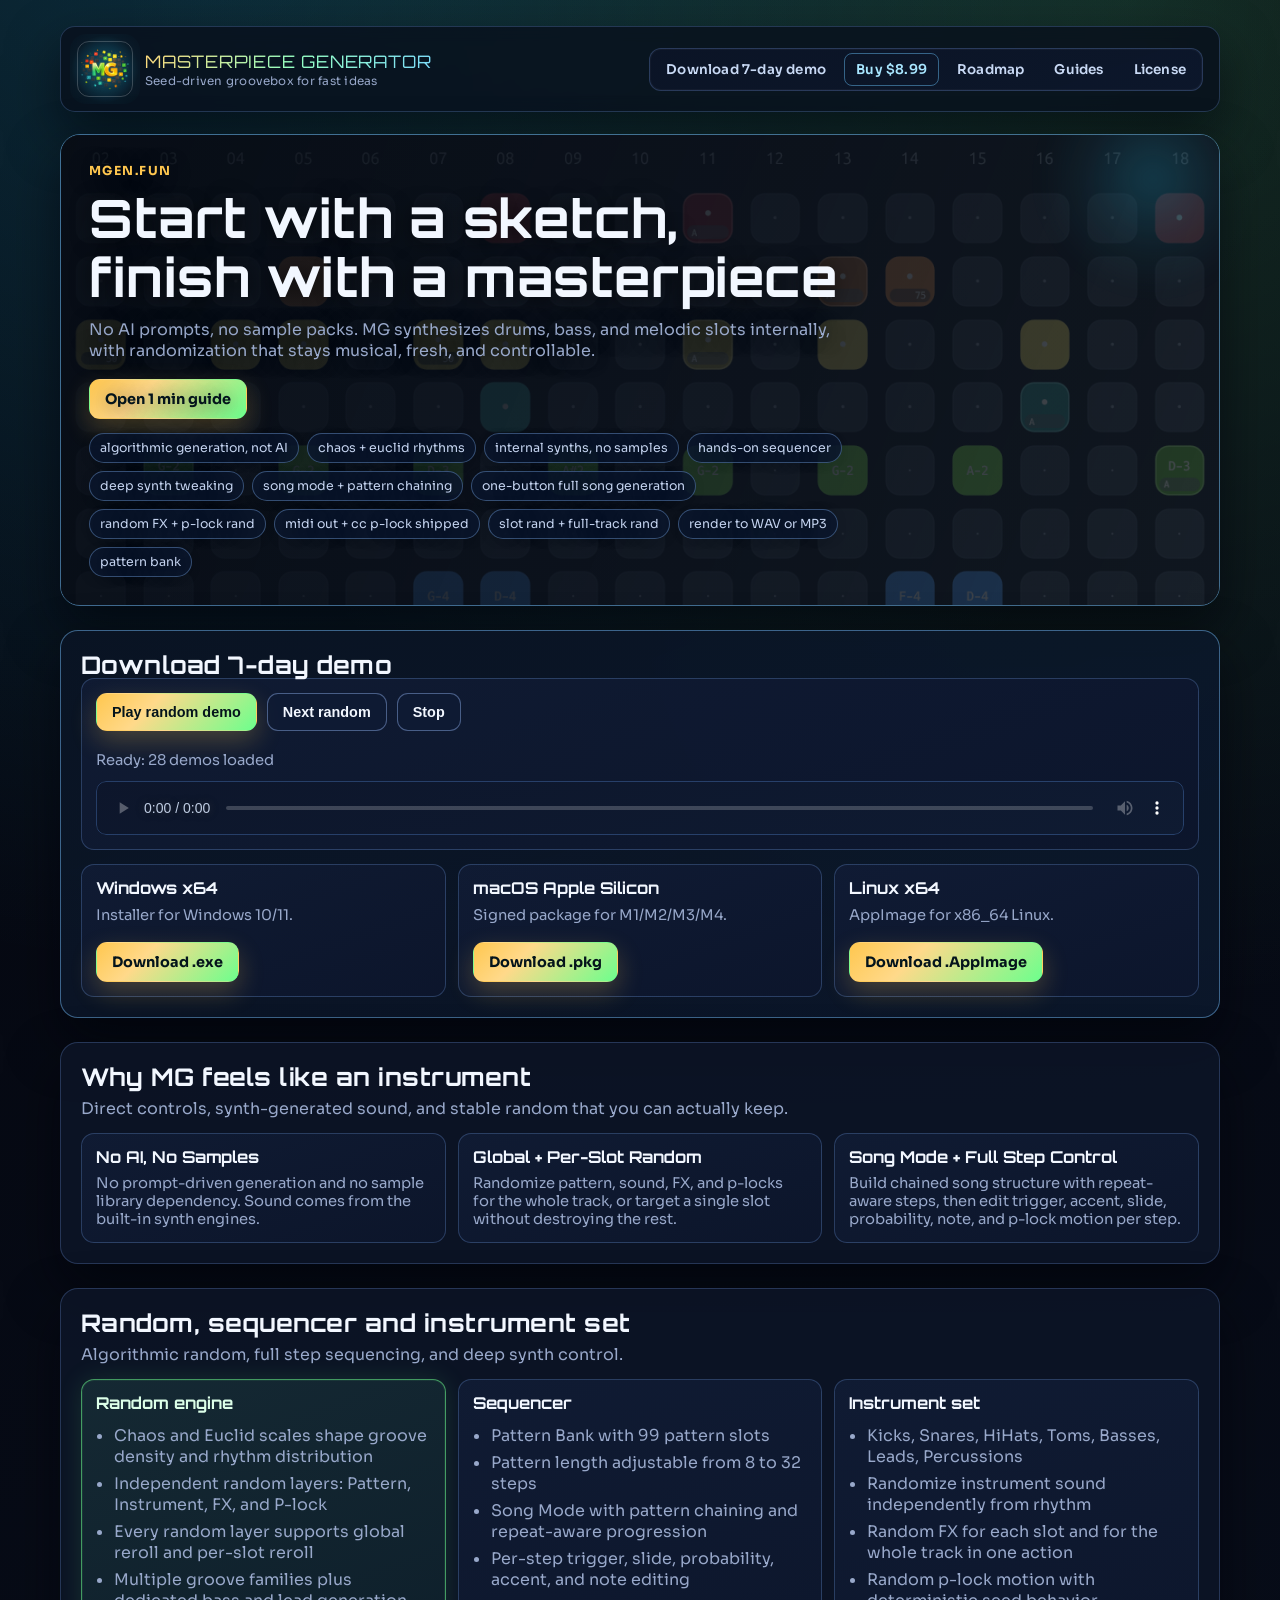
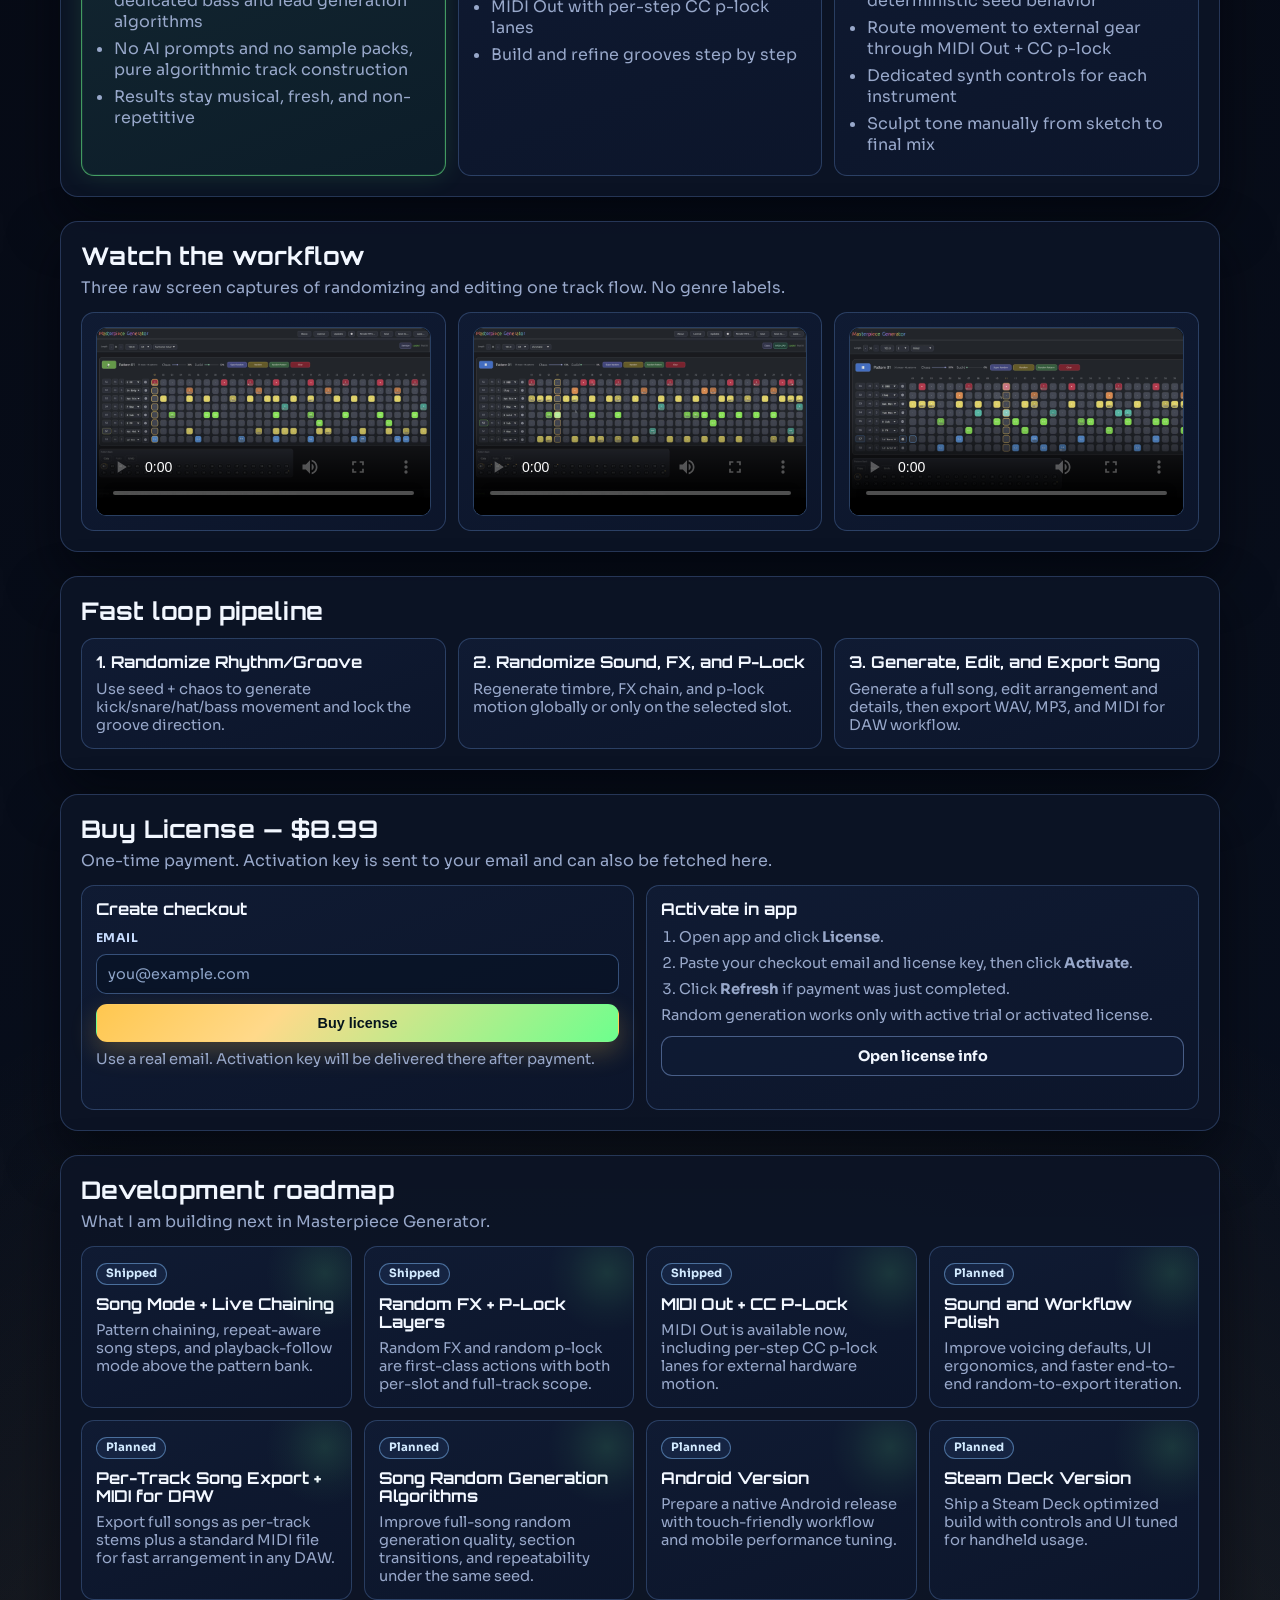
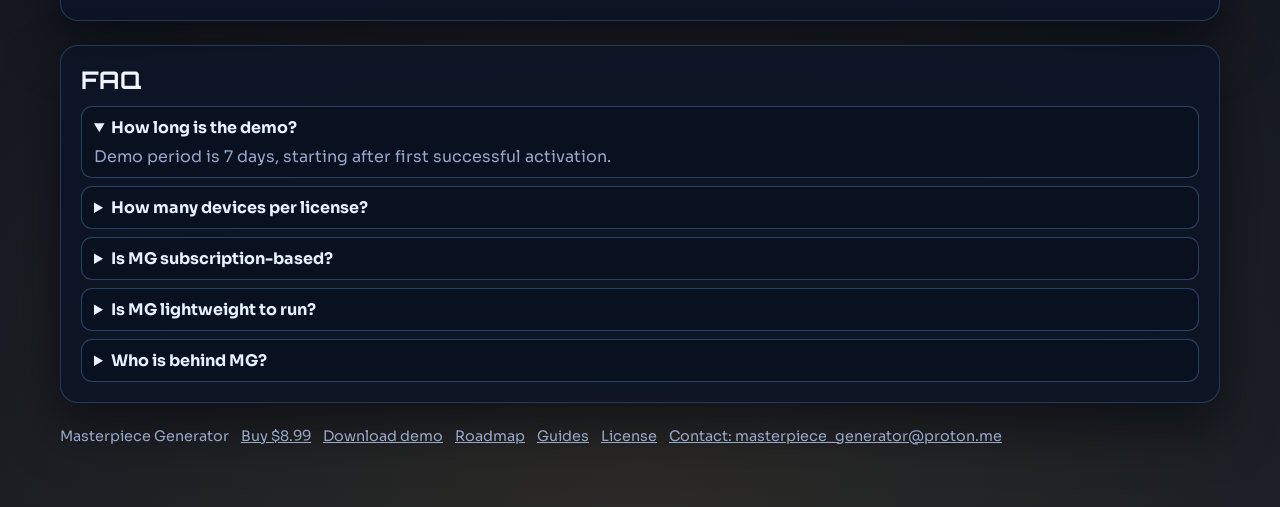
==== commit 1195e7a7: "ui: move audio player above download buttons, remove SmartScreen note" ====
--- a/index.html
+++ b/index.html
@@ -70,6 +70,15 @@
 
       <section class="section section-download" id="download">
         <h2>Download 7-day demo</h2>
+        <article class="card audio-player-card" data-audio-random-player>
+          <div class="audio-controls">
+            <button type="button" class="btn btn-primary" data-audio-action="play">Play random demo</button>
+            <button type="button" class="btn btn-secondary" data-audio-action="next">Next random</button>
+            <button type="button" class="btn btn-secondary" data-audio-action="stop">Stop</button>
+          </div>
+          <p class="audio-status" data-audio-status>Ready: demos loaded</p>
+          <audio class="audio-player" data-audio-element controls preload="none"></audio>
+        </article>
         <div class="grid download-grid">
           <article class="card download-card">
             <h3>Windows x64</h3>
@@ -84,7 +93,6 @@
                 Download .exe
               </a>
             </div>
-            <p class="download-note">SmartScreen may ask to confirm — click "More info → Run anyway".</p>
           </article>
           <article class="card download-card">
             <h3>macOS Apple Silicon</h3>
@@ -177,19 +185,6 @@
         </div>
       </section>
 
-      <section class="section" id="audio-demos">
-        <h2>Random audio demos</h2>
-        <p class="audio-demos-lead">Short sketches. Hit play and cycle through random exports.</p>
-        <article class="card audio-player-card" data-audio-random-player>
-          <div class="audio-controls">
-            <button type="button" class="btn btn-primary" data-audio-action="play">Play random demo</button>
-            <button type="button" class="btn btn-secondary" data-audio-action="next">Next random</button>
-            <button type="button" class="btn btn-secondary" data-audio-action="stop">Stop</button>
-          </div>
-          <p class="audio-status" data-audio-status>Ready: demos loaded</p>
-          <audio class="audio-player" data-audio-element controls preload="none"></audio>
-        </article>
-      </section>
 
       <section class="section" id="showcase">
         <!-- TODO: replace all three showcase videos when new captures are ready -->
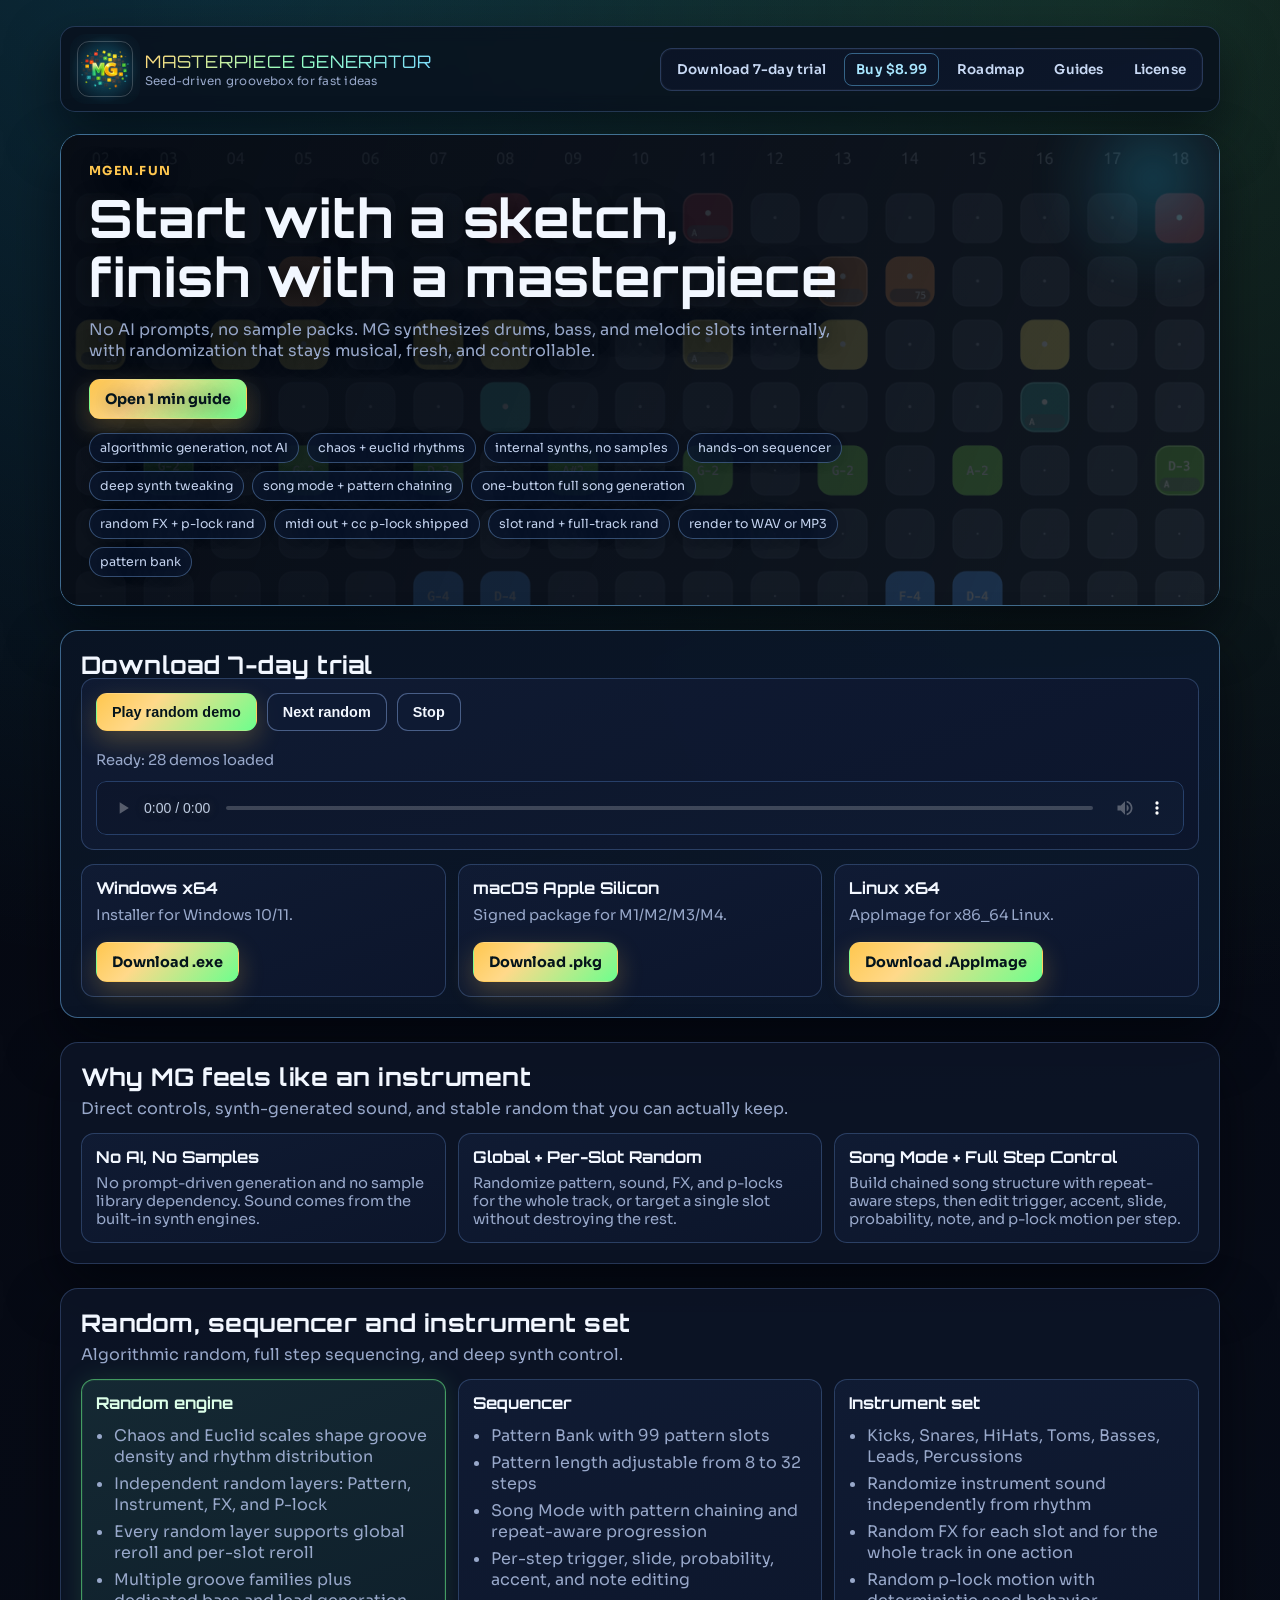
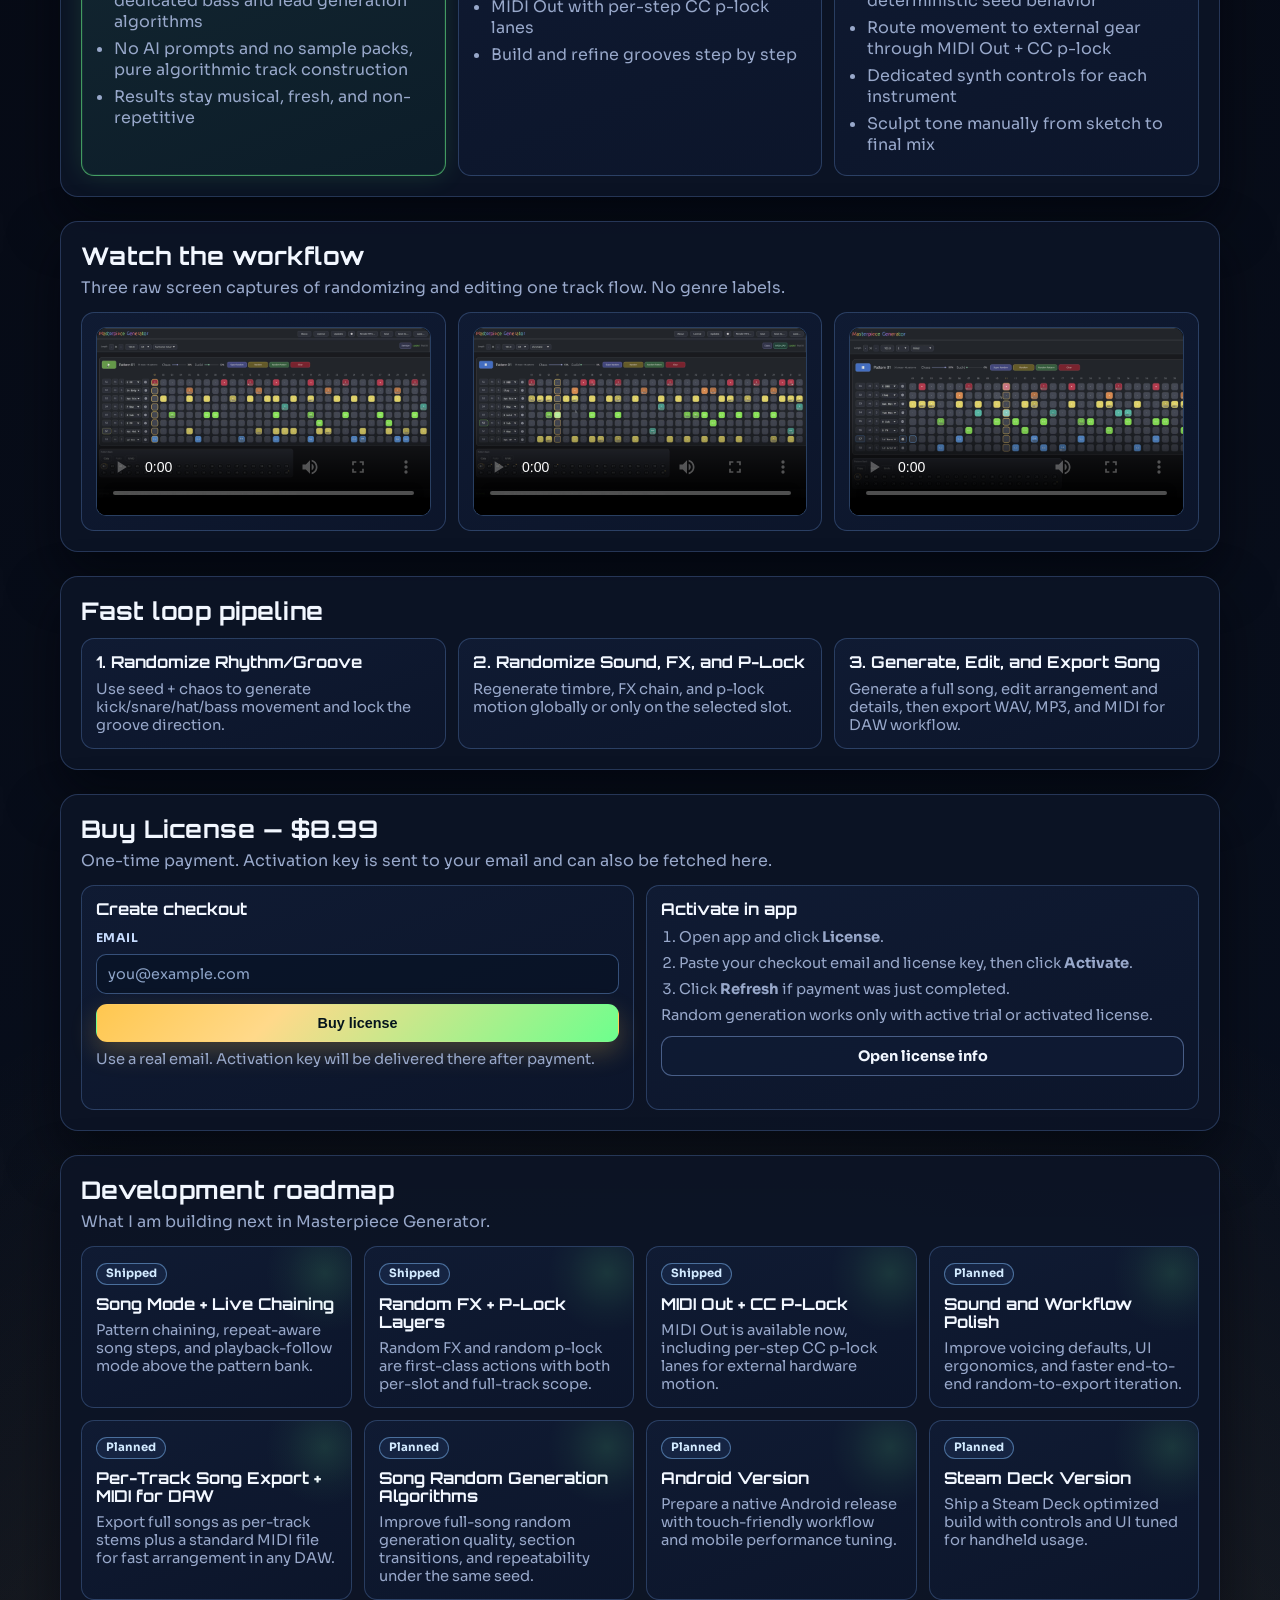
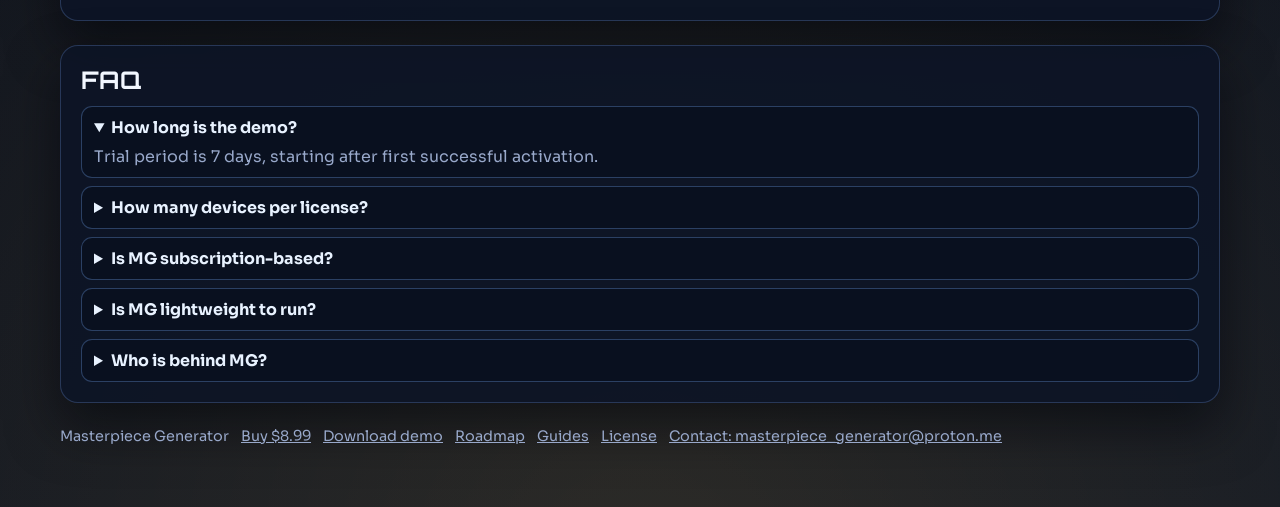
==== commit c1121b32: "ui: rename 7-day demo to 7-day trial" ====
--- a/index.html
+++ b/index.html
@@ -32,7 +32,7 @@
           </div>
         </a>
         <nav class="nav" aria-label="Main">
-          <a href="#download">Download 7-day demo</a>
+          <a href="#download">Download 7-day trial</a>
           <a href="#buy" class="nav-buy">Buy $8.99</a>
           <a href="#roadmap">Roadmap</a>
           <a href="/guides/first-5-minutes/">Guides</a>
@@ -69,7 +69,7 @@
       </section>
 
       <section class="section section-download" id="download">
-        <h2>Download 7-day demo</h2>
+        <h2>Download 7-day trial</h2>
         <article class="card audio-player-card" data-audio-random-player>
           <div class="audio-controls">
             <button type="button" class="btn btn-primary" data-audio-action="play">Play random demo</button>
@@ -359,7 +359,7 @@
         <div class="faq-grid">
           <details class="qa" open>
             <summary>How long is the demo?</summary>
-            <p>Demo period is 7 days, starting after first successful activation.</p>
+            <p>Trial period is 7 days, starting after first successful activation.</p>
           </details>
           <details class="qa">
             <summary>How many devices per license?</summary>
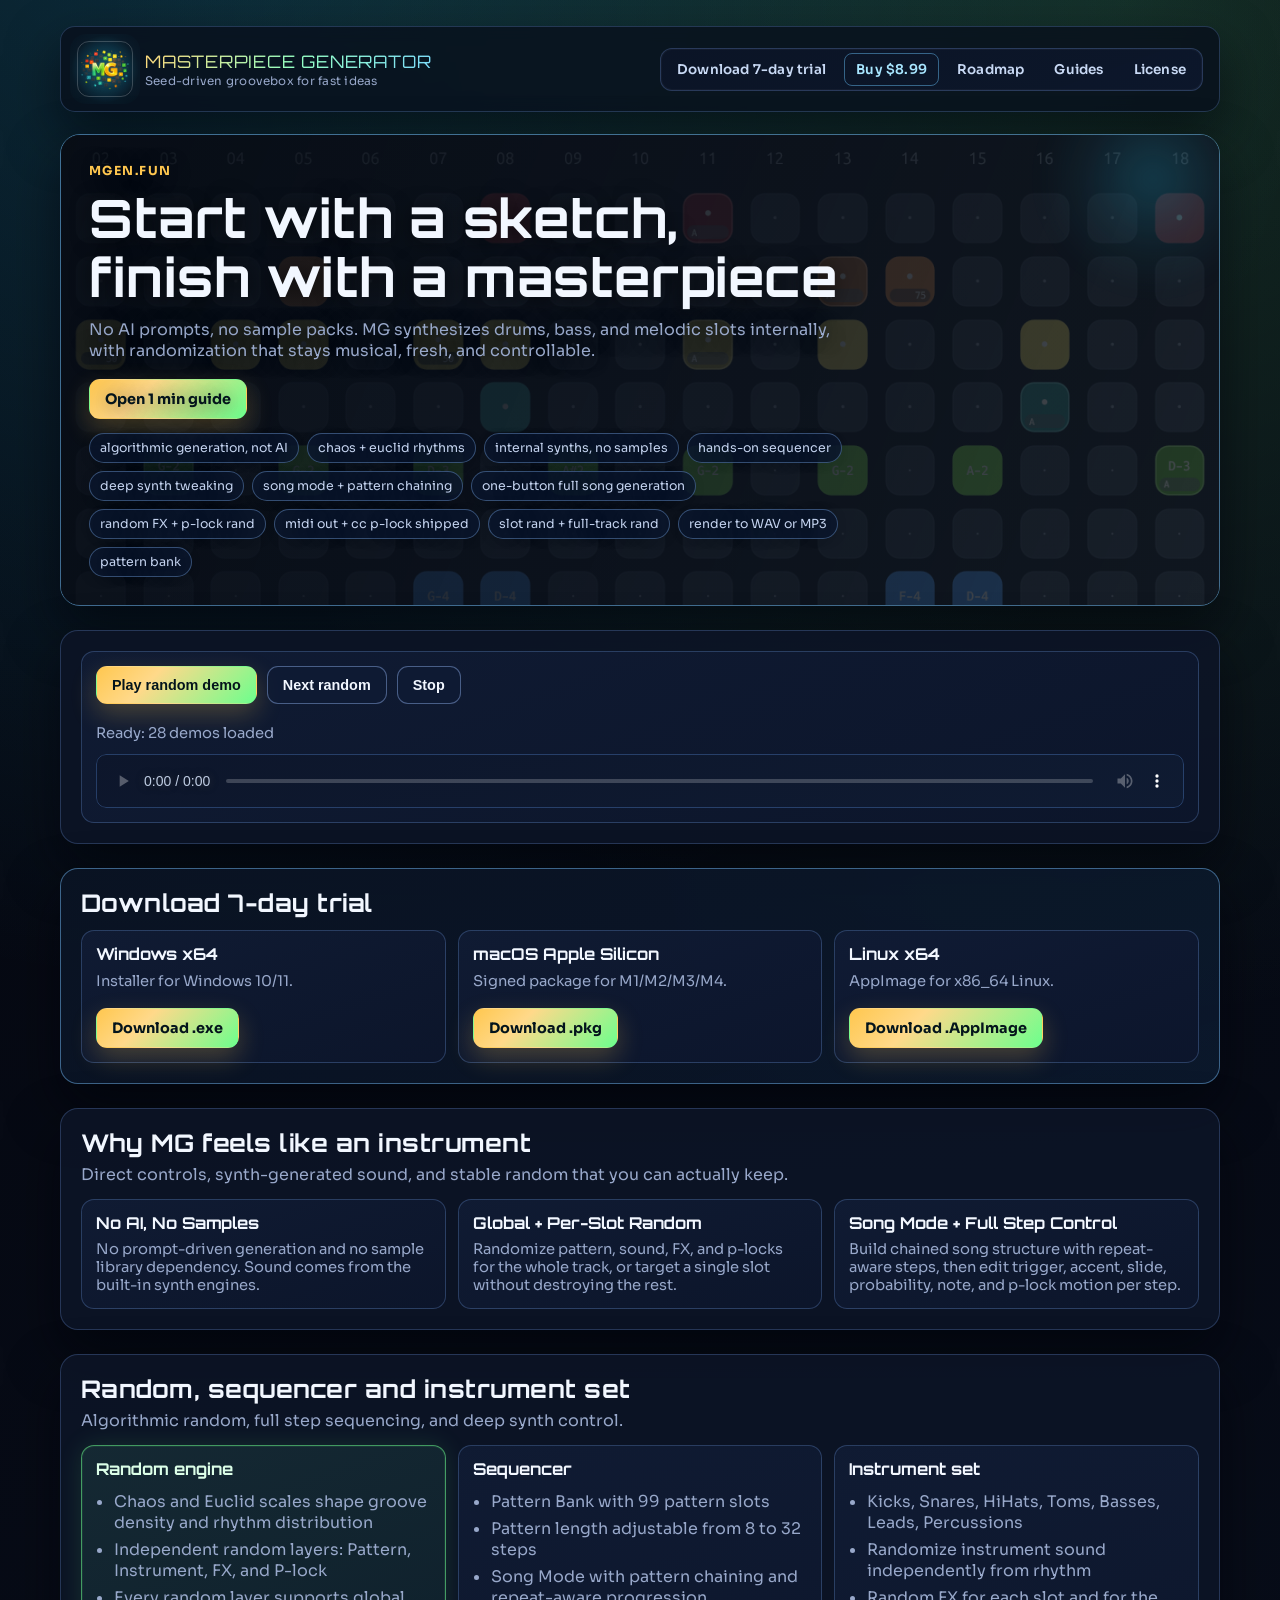
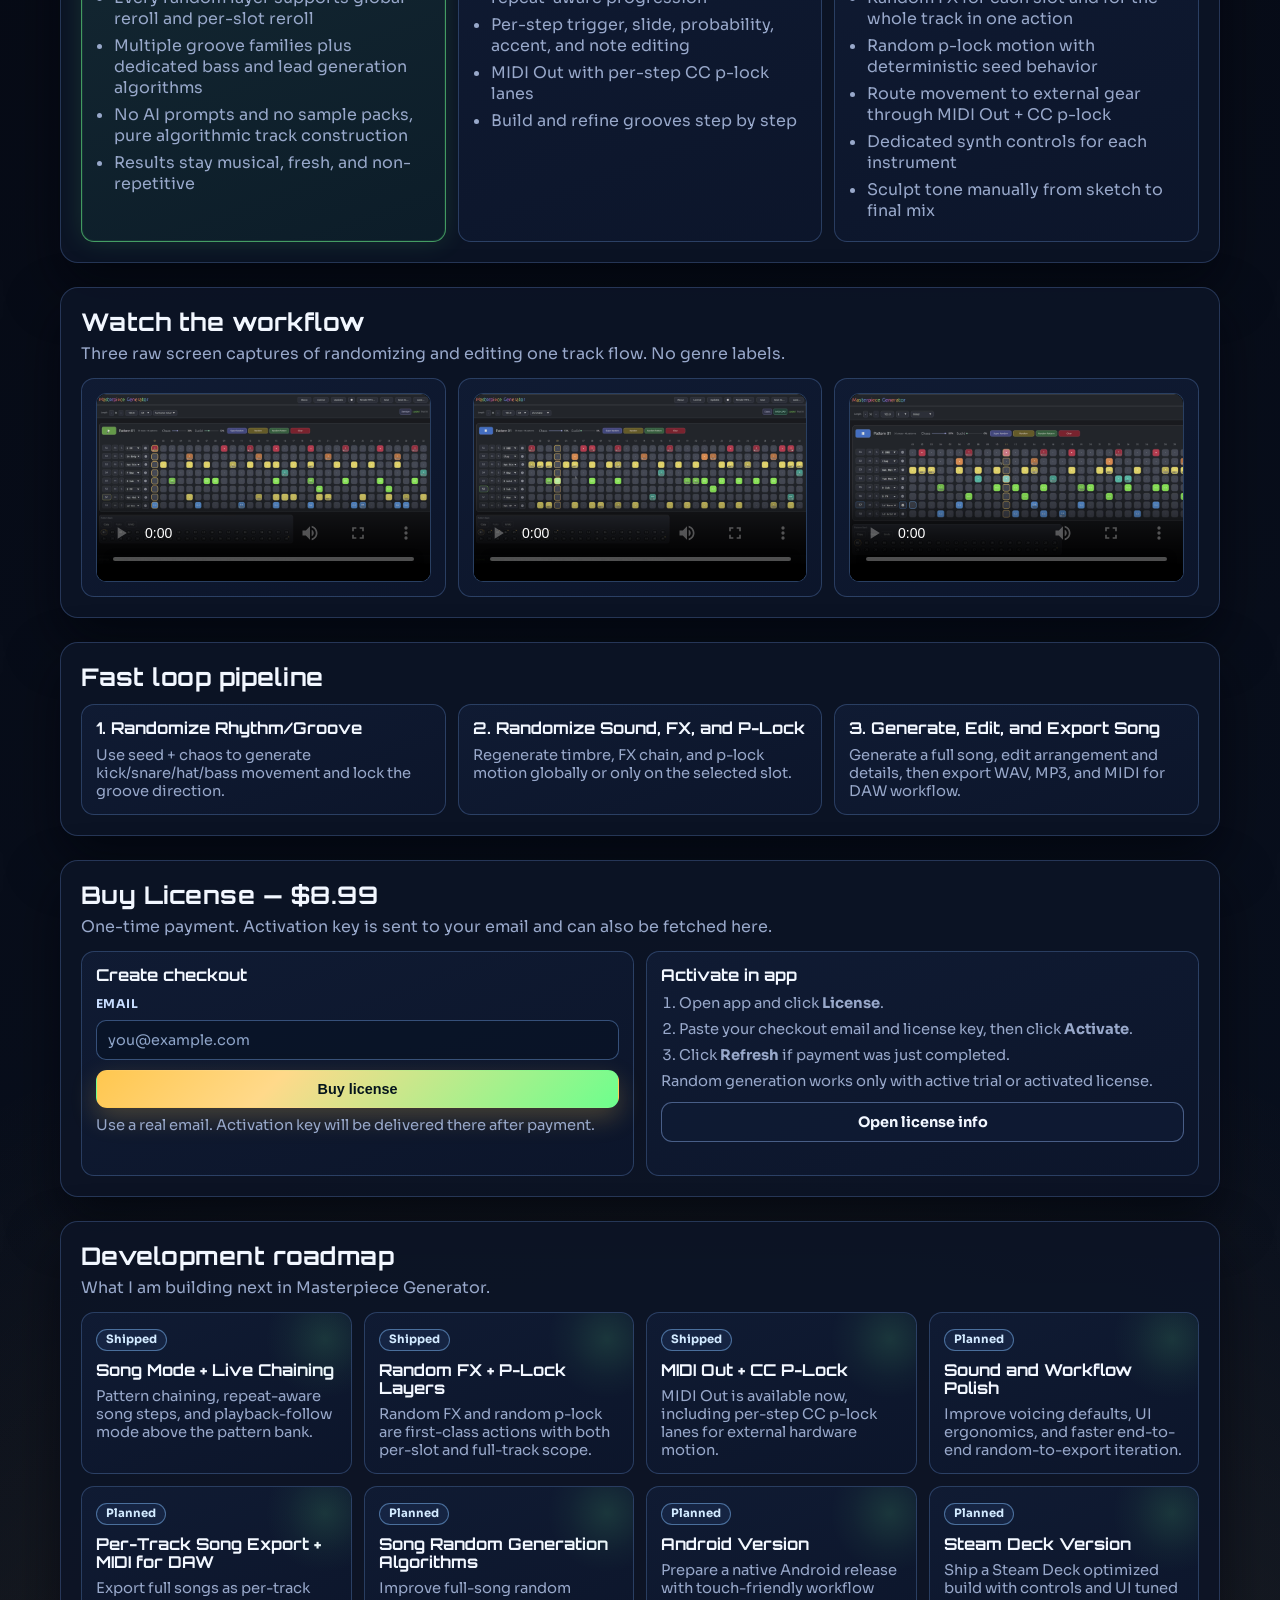
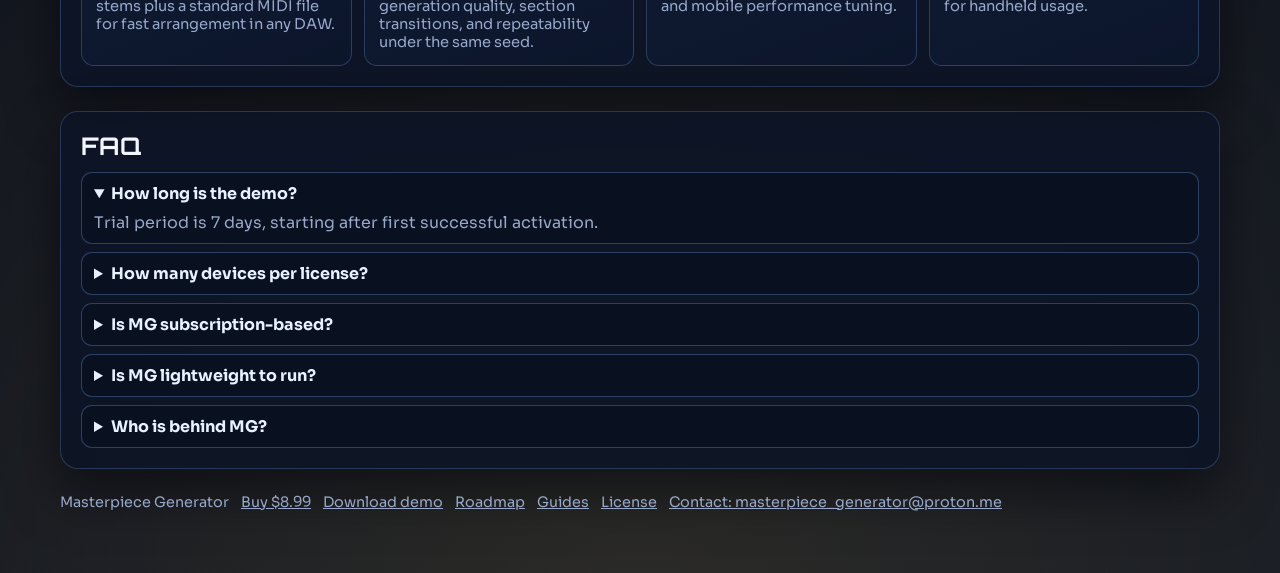
==== commit 380d68e7: "ui: move audio player to separate section above download" ====
--- a/index.html
+++ b/index.html
@@ -68,8 +68,7 @@
         </div>
       </section>
 
-      <section class="section section-download" id="download">
-        <h2>Download 7-day trial</h2>
+      <section class="section" id="audio-demos">
         <article class="card audio-player-card" data-audio-random-player>
           <div class="audio-controls">
             <button type="button" class="btn btn-primary" data-audio-action="play">Play random demo</button>
@@ -79,6 +78,10 @@
           <p class="audio-status" data-audio-status>Ready: demos loaded</p>
           <audio class="audio-player" data-audio-element controls preload="none"></audio>
         </article>
+      </section>
+
+      <section class="section section-download" id="download">
+        <h2>Download 7-day trial</h2>
         <div class="grid download-grid">
           <article class="card download-card">
             <h3>Windows x64</h3>
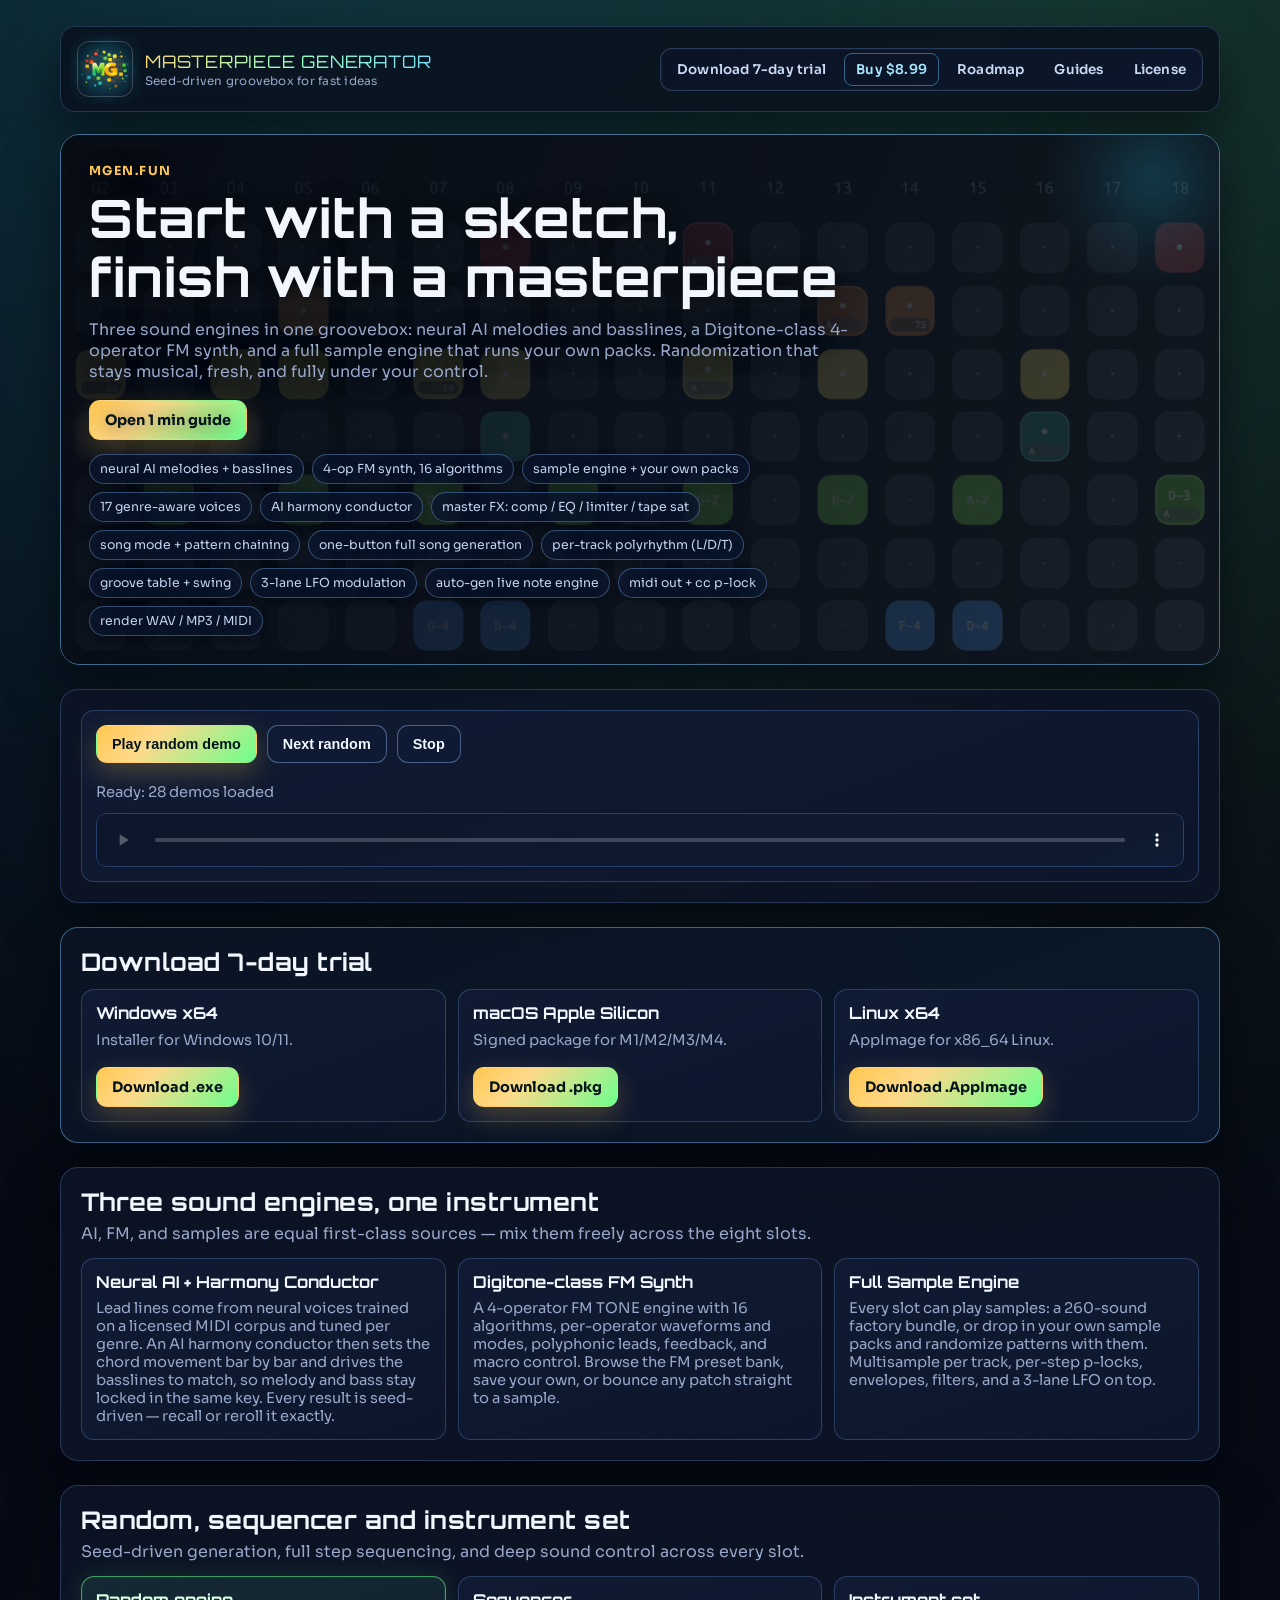
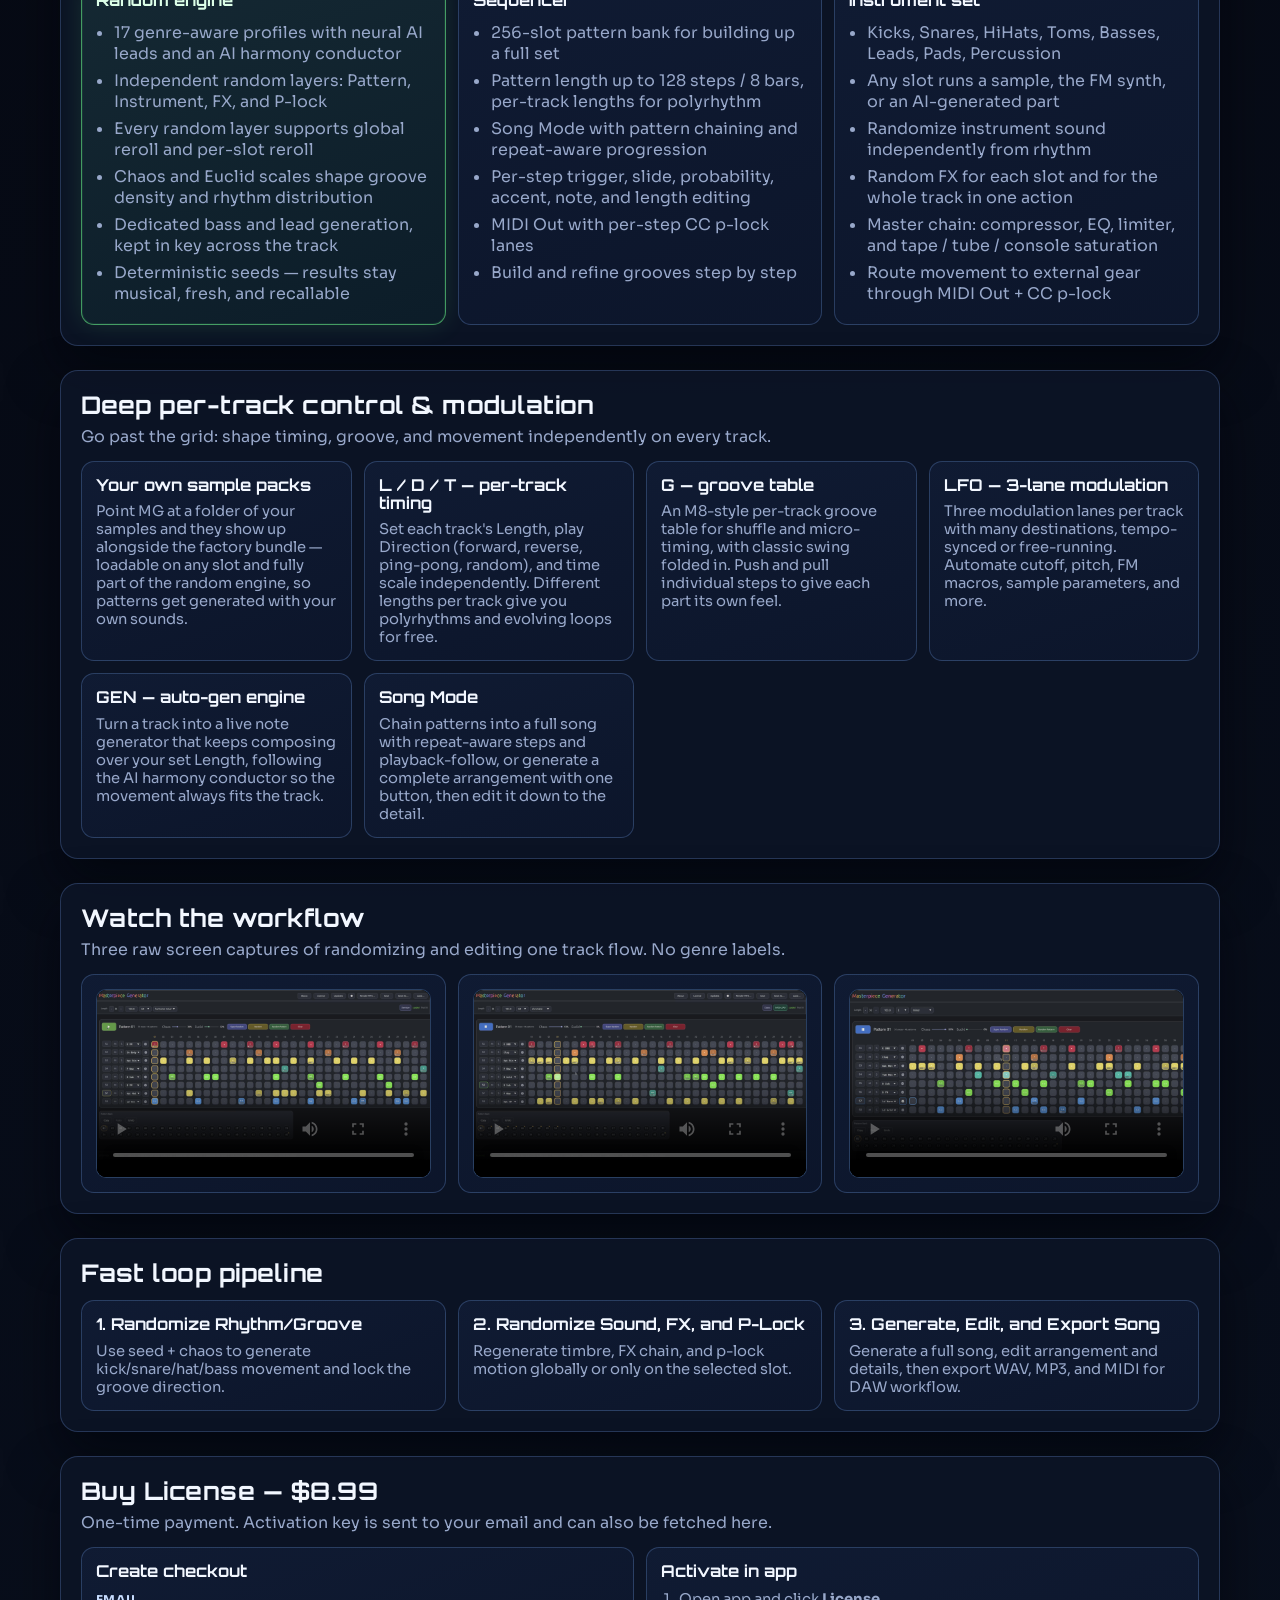
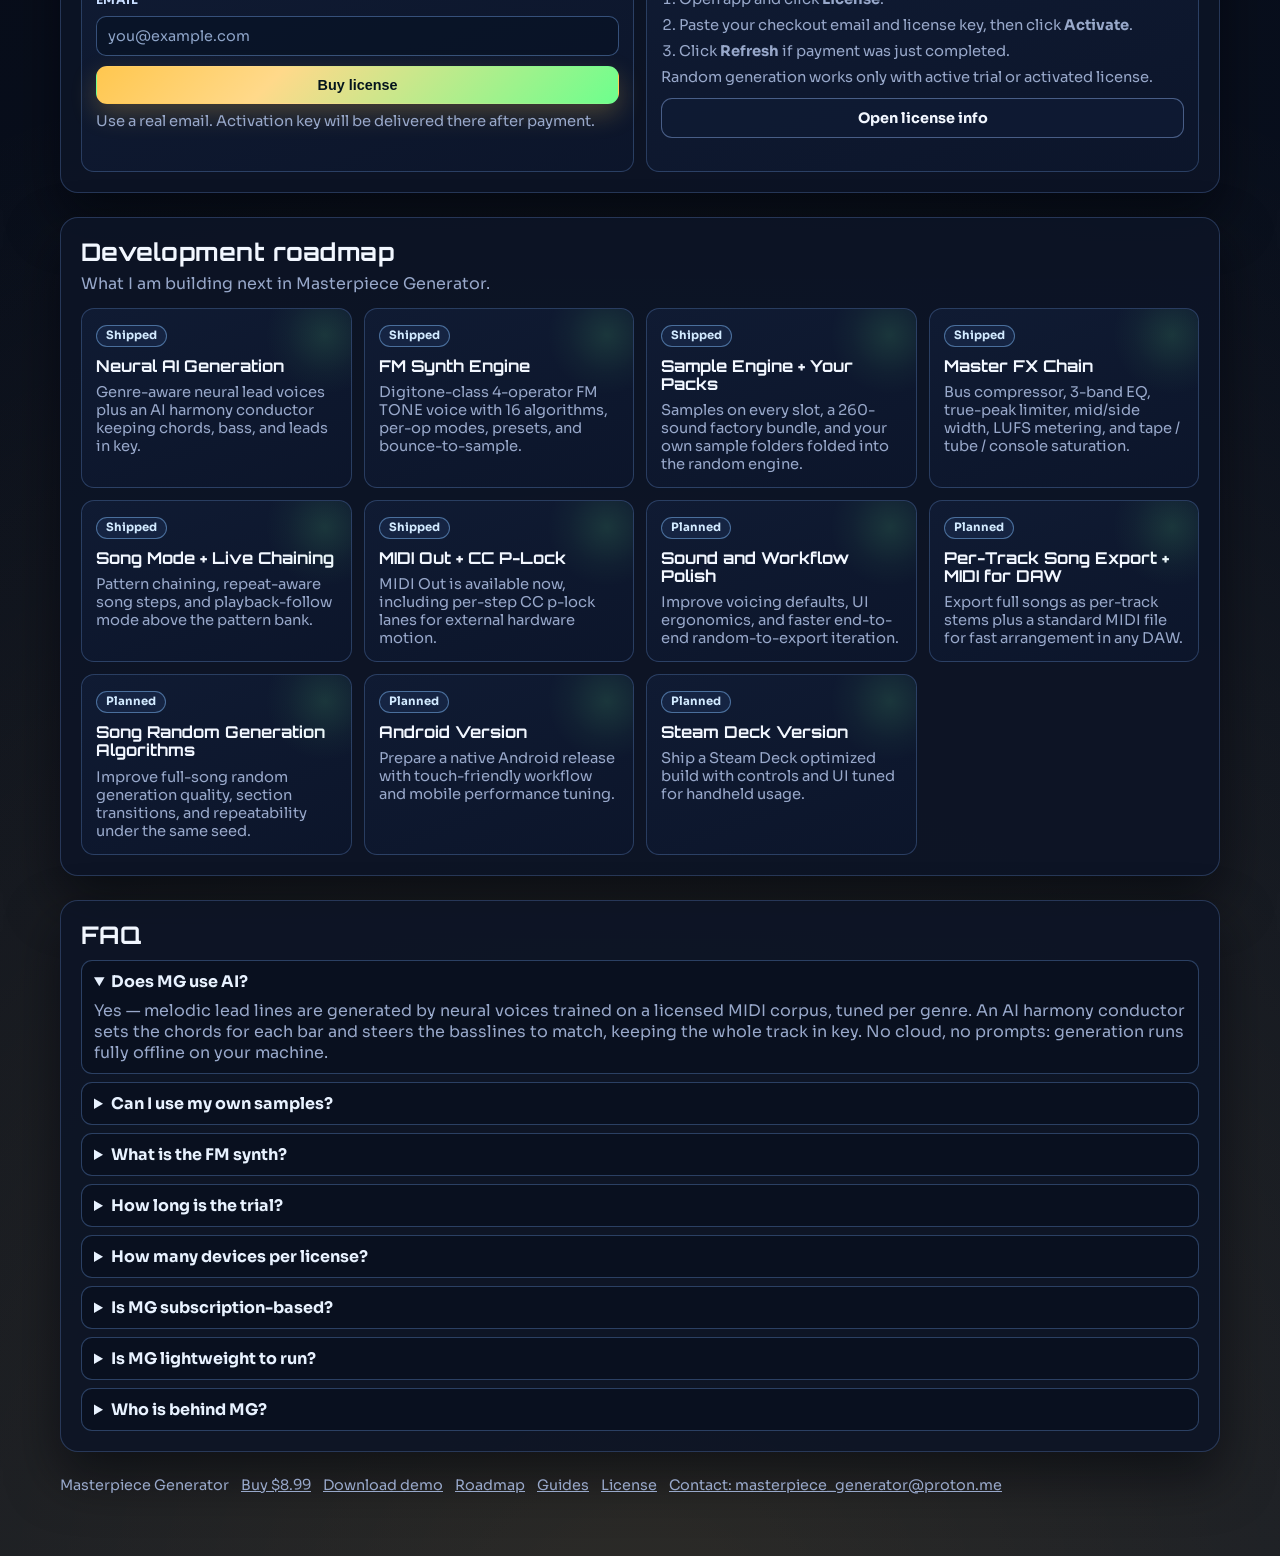
==== commit bd871f65: "content: refresh feature copy for AI + FM + sample engines Replace the outdated "no AI, no samples" " ====
--- a/index.html
+++ b/index.html
@@ -3,10 +3,10 @@
   <head>
     <meta charset="UTF-8" />
     <meta name="viewport" content="width=device-width, initial-scale=1.0" />
-    <title>Masterpiece Generator</title>
+    <title>Masterpiece Generator — AI, FM & sample groovebox</title>
     <meta
       name="description"
-      content="Masterpiece Generator is a desktop groovebox with song mode, random FX, random p-locks, MIDI Out + CC p-lock, per-slot and full-track randomization, and instant WAV/MP3 export."
+      content="Masterpiece Generator is a desktop groovebox that fuses neural AI melody generation, a Digitone-class 4-operator FM synth, and a full sample engine with your own packs — plus deep per-track control, song mode, MIDI Out, and instant WAV/MP3/MIDI export."
     />
     <link rel="icon" href="/favicon.ico" sizes="48x48" />
     <link rel="icon" type="image/png" sizes="48x48" href="/assets/img/favicon-48.png" />
@@ -45,25 +45,28 @@
           <p class="kicker">mgen.fun</p>
           <h1>Start with a sketch, finish with a masterpiece</h1>
           <p class="lead">
-            No AI prompts, no sample packs. MG synthesizes drums, bass, and melodic slots internally,
-            with randomization that stays musical, fresh, and controllable.
+            Three sound engines in one groovebox: neural AI melodies and basslines, a Digitone-class
+            4-operator FM synth, and a full sample engine that runs your own packs. Randomization
+            that stays musical, fresh, and fully under your control.
           </p>
           <div class="cta-row">
             <a class="btn btn-primary" href="/guides/first-5-minutes/">Open 1 min guide</a>
           </div>
           <div class="stat-row">
-            <span class="chip">algorithmic generation, not AI</span>
-            <span class="chip">chaos + euclid rhythms</span>
-            <span class="chip">internal synths, no samples</span>
-            <span class="chip">hands-on sequencer</span>
-            <span class="chip">deep synth tweaking</span>
+            <span class="chip">neural AI melodies + basslines</span>
+            <span class="chip">4-op FM synth, 16 algorithms</span>
+            <span class="chip">sample engine + your own packs</span>
+            <span class="chip">17 genre-aware voices</span>
+            <span class="chip">AI harmony conductor</span>
+            <span class="chip">master FX: comp / EQ / limiter / tape sat</span>
             <span class="chip">song mode + pattern chaining</span>
             <span class="chip">one-button full song generation</span>
-            <span class="chip">random FX + p-lock rand</span>
-            <span class="chip">midi out + cc p-lock shipped</span>
-            <span class="chip">slot rand + full-track rand</span>
-            <span class="chip">render to WAV or MP3</span>
-            <span class="chip">pattern bank</span>
+            <span class="chip">per-track polyrhythm (L/D/T)</span>
+            <span class="chip">groove table + swing</span>
+            <span class="chip">3-lane LFO modulation</span>
+            <span class="chip">auto-gen live note engine</span>
+            <span class="chip">midi out + cc p-lock</span>
+            <span class="chip">render WAV / MP3 / MIDI</span>
           </div>
         </div>
       </section>
@@ -129,46 +132,59 @@
       </section>
 
       <section class="section" id="tour">
-        <h2>Why MG feels like an instrument</h2>
-        <p>Direct controls, synth-generated sound, and stable random that you can actually keep.</p>
+        <h2>Three sound engines, one instrument</h2>
+        <p>AI, FM, and samples are equal first-class sources — mix them freely across the eight slots.</p>
         <div class="grid">
           <article class="card">
-            <h3>No AI, No Samples</h3>
-            <p>No prompt-driven generation and no sample library dependency. Sound comes from the built-in synth engines.</p>
-          </article>
-          <article class="card">
-            <h3>Global + Per-Slot Random</h3>
-            <p>Randomize pattern, sound, FX, and p-locks for the whole track, or target a single slot without destroying the rest.</p>
-          </article>
-          <article class="card">
-            <h3>Song Mode + Full Step Control</h3>
-            <p>Build chained song structure with repeat-aware steps, then edit trigger, accent, slide, probability, note, and p-lock motion per step.</p>
+            <h3>Neural AI + Harmony Conductor</h3>
+            <p>
+              Lead lines come from neural voices trained on a licensed MIDI corpus and tuned per
+              genre. An AI harmony conductor then sets the chord movement bar by bar and drives the
+              basslines to match, so melody and bass stay locked in the same key. Every result is
+              seed-driven — recall or reroll it exactly.
+            </p>
+          </article>
+          <article class="card">
+            <h3>Digitone-class FM Synth</h3>
+            <p>
+              A 4-operator FM TONE engine with 16 algorithms, per-operator waveforms and modes,
+              polyphonic leads, feedback, and macro control. Browse the FM preset bank, save your own,
+              or bounce any patch straight to a sample.
+            </p>
+          </article>
+          <article class="card">
+            <h3>Full Sample Engine</h3>
+            <p>
+              Every slot can play samples: a 260-sound factory bundle, or drop in your own sample
+              packs and randomize patterns with them. Multisample per track, per-step p-locks,
+              envelopes, filters, and a 3-lane LFO on top.
+            </p>
           </article>
         </div>
       </section>
 
       <section class="section" id="sequencer">
         <h2>Random, sequencer and instrument set</h2>
-        <p>Algorithmic random, full step sequencing, and deep synth control.</p>
+        <p>Seed-driven generation, full step sequencing, and deep sound control across every slot.</p>
         <div class="grid">
           <article class="card card-priority">
             <h3>Random engine</h3>
             <ul class="inline-list">
-              <li>Chaos and Euclid scales shape groove density and rhythm distribution</li>
+              <li>17 genre-aware profiles with neural AI leads and an AI harmony conductor</li>
               <li>Independent random layers: Pattern, Instrument, FX, and P-lock</li>
               <li>Every random layer supports global reroll and per-slot reroll</li>
-              <li>Multiple groove families plus dedicated bass and lead generation algorithms</li>
-              <li>No AI prompts and no sample packs, pure algorithmic track construction</li>
-              <li>Results stay musical, fresh, and non-repetitive</li>
+              <li>Chaos and Euclid scales shape groove density and rhythm distribution</li>
+              <li>Dedicated bass and lead generation, kept in key across the track</li>
+              <li>Deterministic seeds — results stay musical, fresh, and recallable</li>
             </ul>
           </article>
           <article class="card">
             <h3>Sequencer</h3>
             <ul class="inline-list">
-              <li>Pattern Bank with 99 pattern slots</li>
-              <li>Pattern length adjustable from 8 to 32 steps</li>
+              <li>256-slot pattern bank for building up a full set</li>
+              <li>Pattern length up to 128 steps / 8 bars, per-track lengths for polyrhythm</li>
               <li>Song Mode with pattern chaining and repeat-aware progression</li>
-              <li>Per-step trigger, slide, probability, accent, and note editing</li>
+              <li>Per-step trigger, slide, probability, accent, note, and length editing</li>
               <li>MIDI Out with per-step CC p-lock lanes</li>
               <li>Build and refine grooves step by step</li>
             </ul>
@@ -176,18 +192,68 @@
           <article class="card">
             <h3>Instrument set</h3>
             <ul class="inline-list">
-              <li>Kicks, Snares, HiHats, Toms, Basses, Leads, Percussions</li>
+              <li>Kicks, Snares, HiHats, Toms, Basses, Leads, Pads, Percussion</li>
+              <li>Any slot runs a sample, the FM synth, or an AI-generated part</li>
               <li>Randomize instrument sound independently from rhythm</li>
               <li>Random FX for each slot and for the whole track in one action</li>
-              <li>Random p-lock motion with deterministic seed behavior</li>
+              <li>Master chain: compressor, EQ, limiter, and tape / tube / console saturation</li>
               <li>Route movement to external gear through MIDI Out + CC p-lock</li>
-              <li>Dedicated synth controls for each instrument</li>
-              <li>Sculpt tone manually from sketch to final mix</li>
             </ul>
           </article>
         </div>
       </section>
 
+
+      <section class="section" id="control">
+        <h2>Deep per-track control &amp; modulation</h2>
+        <p>Go past the grid: shape timing, groove, and movement independently on every track.</p>
+        <div class="grid">
+          <article class="card">
+            <h3>Your own sample packs</h3>
+            <p>
+              Point MG at a folder of your samples and they show up alongside the factory bundle —
+              loadable on any slot and fully part of the random engine, so patterns get generated with
+              your own sounds.
+            </p>
+          </article>
+          <article class="card">
+            <h3>L / D / T — per-track timing</h3>
+            <p>
+              Set each track's Length, play Direction (forward, reverse, ping-pong, random), and time
+              scale independently. Different lengths per track give you polyrhythms and evolving loops
+              for free.
+            </p>
+          </article>
+          <article class="card">
+            <h3>G — groove table</h3>
+            <p>
+              An M8-style per-track groove table for shuffle and micro-timing, with classic swing
+              folded in. Push and pull individual steps to give each part its own feel.
+            </p>
+          </article>
+          <article class="card">
+            <h3>LFO — 3-lane modulation</h3>
+            <p>
+              Three modulation lanes per track with many destinations, tempo-synced or free-running.
+              Automate cutoff, pitch, FM macros, sample parameters, and more.
+            </p>
+          </article>
+          <article class="card">
+            <h3>GEN — auto-gen engine</h3>
+            <p>
+              Turn a track into a live note generator that keeps composing over your set Length,
+              following the AI harmony conductor so the movement always fits the track.
+            </p>
+          </article>
+          <article class="card">
+            <h3>Song Mode</h3>
+            <p>
+              Chain patterns into a full song with repeat-aware steps and playback-follow, or generate
+              a complete arrangement with one button, then edit it down to the detail.
+            </p>
+          </article>
+        </div>
+      </section>
 
       <section class="section" id="showcase">
         <!-- TODO: replace all three showcase videos when new captures are ready -->
@@ -316,13 +382,28 @@
         <div class="grid roadmap-grid">
           <article class="card phase-card">
             <p class="phase-tag">Shipped</p>
+            <h3>Neural AI Generation</h3>
+            <p>Genre-aware neural lead voices plus an AI harmony conductor keeping chords, bass, and leads in key.</p>
+          </article>
+          <article class="card phase-card">
+            <p class="phase-tag">Shipped</p>
+            <h3>FM Synth Engine</h3>
+            <p>Digitone-class 4-operator FM TONE voice with 16 algorithms, per-op modes, presets, and bounce-to-sample.</p>
+          </article>
+          <article class="card phase-card">
+            <p class="phase-tag">Shipped</p>
+            <h3>Sample Engine + Your Packs</h3>
+            <p>Samples on every slot, a 260-sound factory bundle, and your own sample folders folded into the random engine.</p>
+          </article>
+          <article class="card phase-card">
+            <p class="phase-tag">Shipped</p>
+            <h3>Master FX Chain</h3>
+            <p>Bus compressor, 3-band EQ, true-peak limiter, mid/side width, LUFS metering, and tape / tube / console saturation.</p>
+          </article>
+          <article class="card phase-card">
+            <p class="phase-tag">Shipped</p>
             <h3>Song Mode + Live Chaining</h3>
             <p>Pattern chaining, repeat-aware song steps, and playback-follow mode above the pattern bank.</p>
-          </article>
-          <article class="card phase-card">
-            <p class="phase-tag">Shipped</p>
-            <h3>Random FX + P-Lock Layers</h3>
-            <p>Random FX and random p-lock are first-class actions with both per-slot and full-track scope.</p>
           </article>
           <article class="card phase-card">
             <p class="phase-tag">Shipped</p>
@@ -361,7 +442,19 @@
         <h2>FAQ</h2>
         <div class="faq-grid">
           <details class="qa" open>
-            <summary>How long is the demo?</summary>
+            <summary>Does MG use AI?</summary>
+            <p>Yes — melodic lead lines are generated by neural voices trained on a licensed MIDI corpus, tuned per genre. An AI harmony conductor sets the chords for each bar and steers the basslines to match, keeping the whole track in key. No cloud, no prompts: generation runs fully offline on your machine.</p>
+          </details>
+          <details class="qa">
+            <summary>Can I use my own samples?</summary>
+            <p>Yes. MG ships with a factory sample bundle, and you can point it at your own sample folders. Your sounds load on any slot and take part in random pattern generation just like the built-in ones.</p>
+          </details>
+          <details class="qa">
+            <summary>What is the FM synth?</summary>
+            <p>A 4-operator FM TONE engine in the spirit of the Elektron Digitone: 16 algorithms, per-operator waveforms and modes, polyphonic leads, a preset bank, and bounce-to-sample. It sits next to the sample engine on every slot.</p>
+          </details>
+          <details class="qa">
+            <summary>How long is the trial?</summary>
             <p>Trial period is 7 days, starting after first successful activation.</p>
           </details>
           <details class="qa">
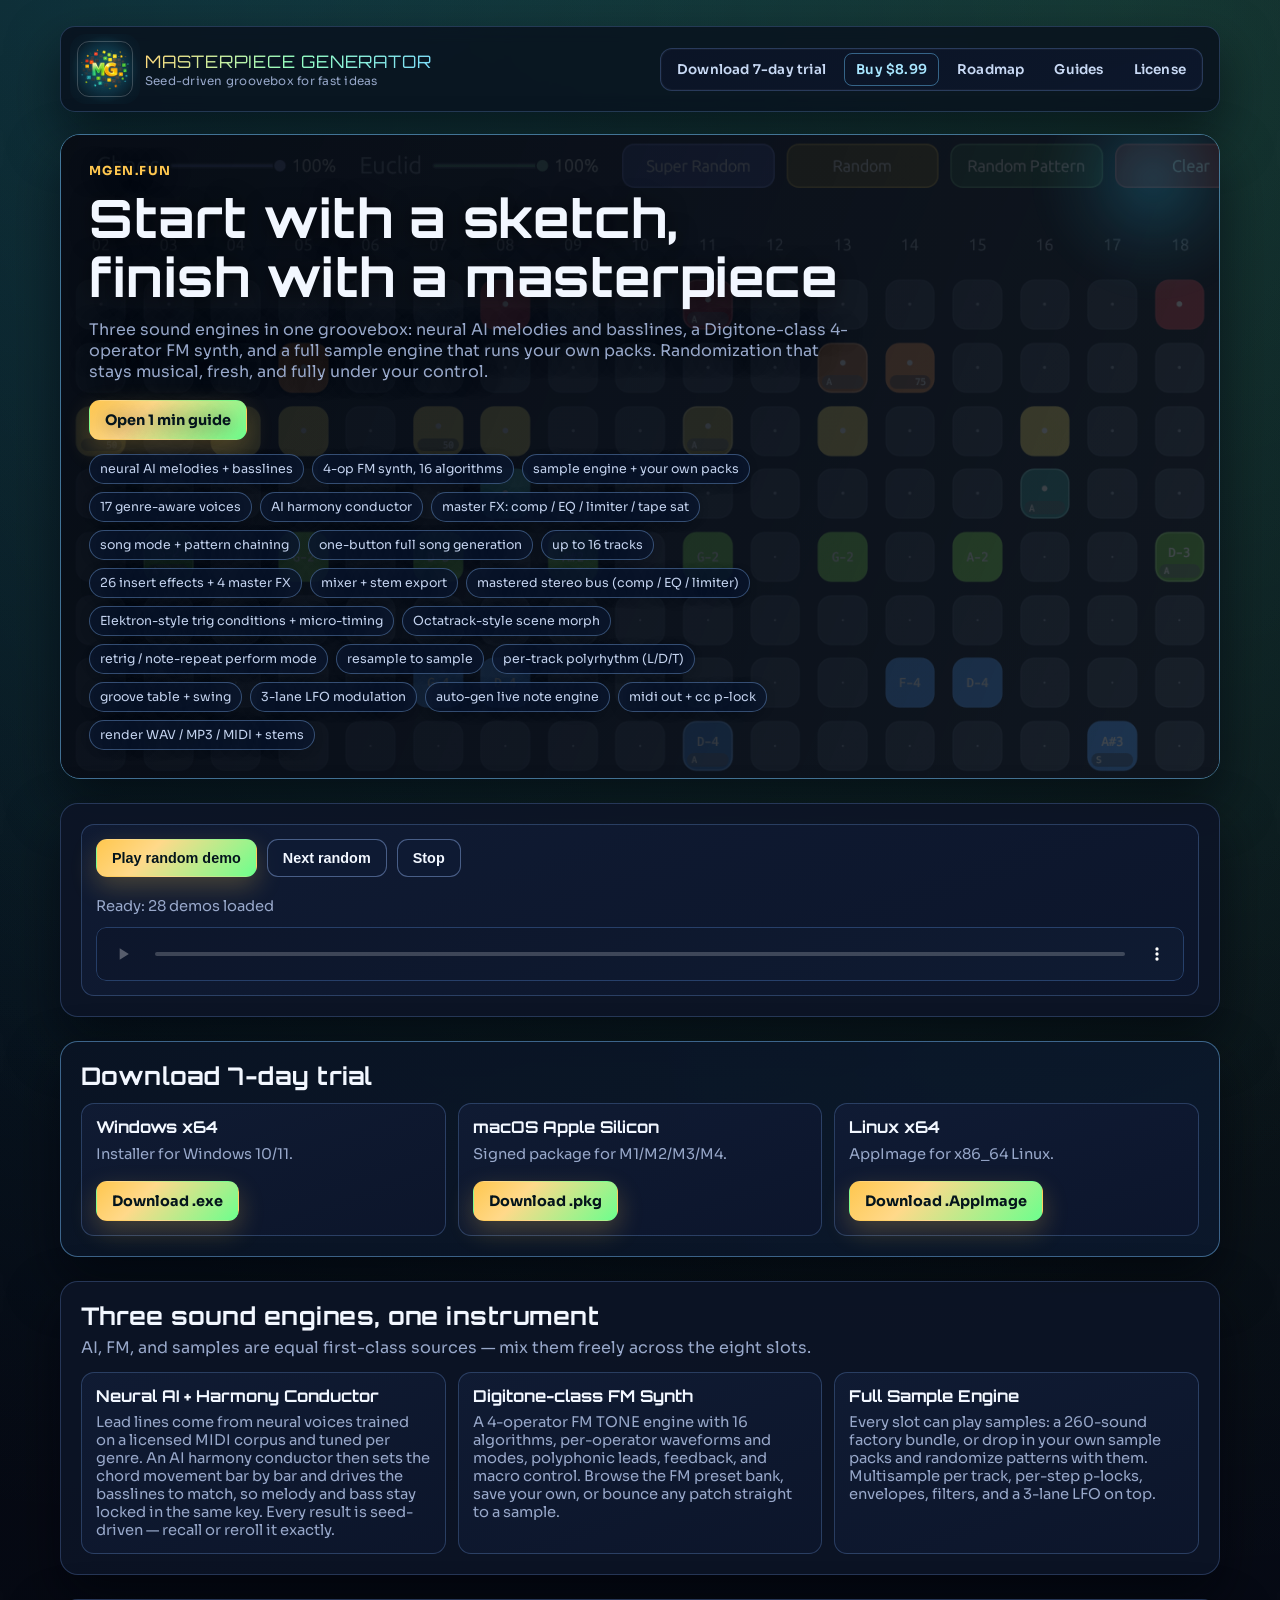
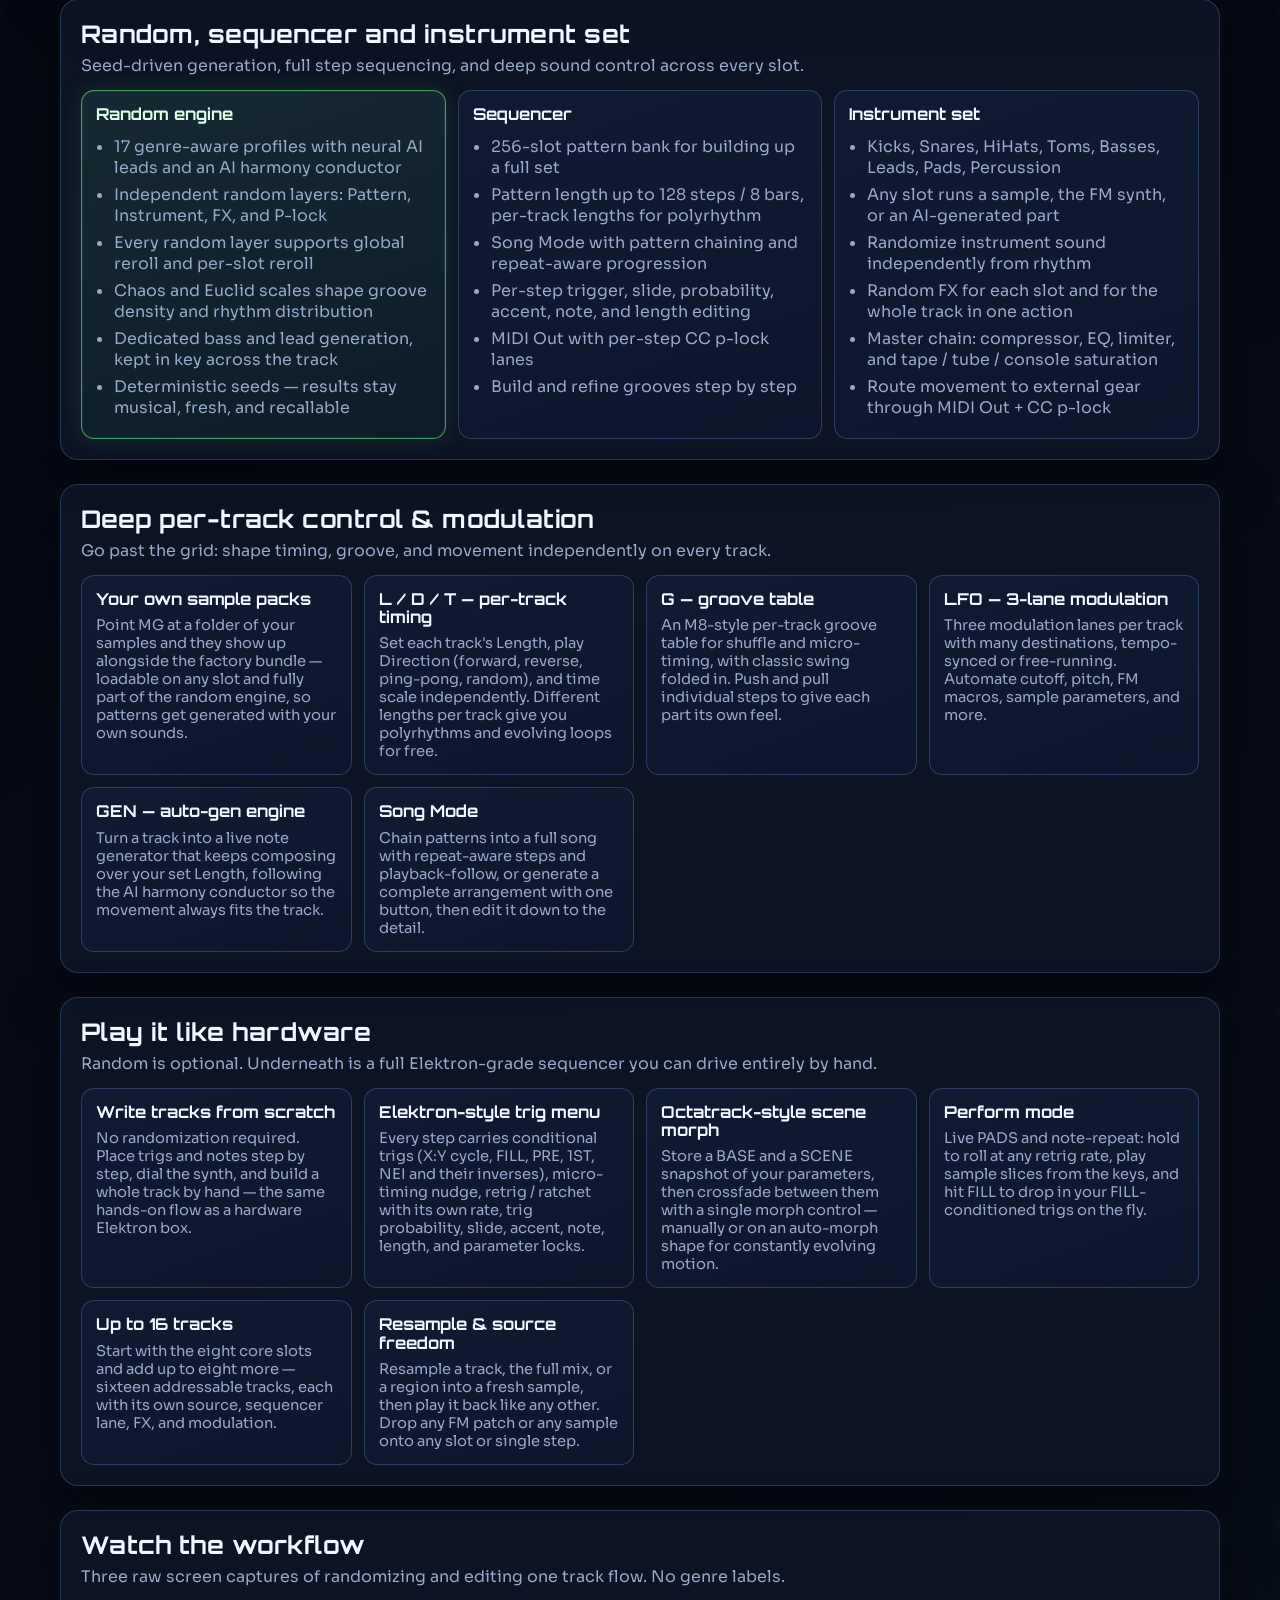
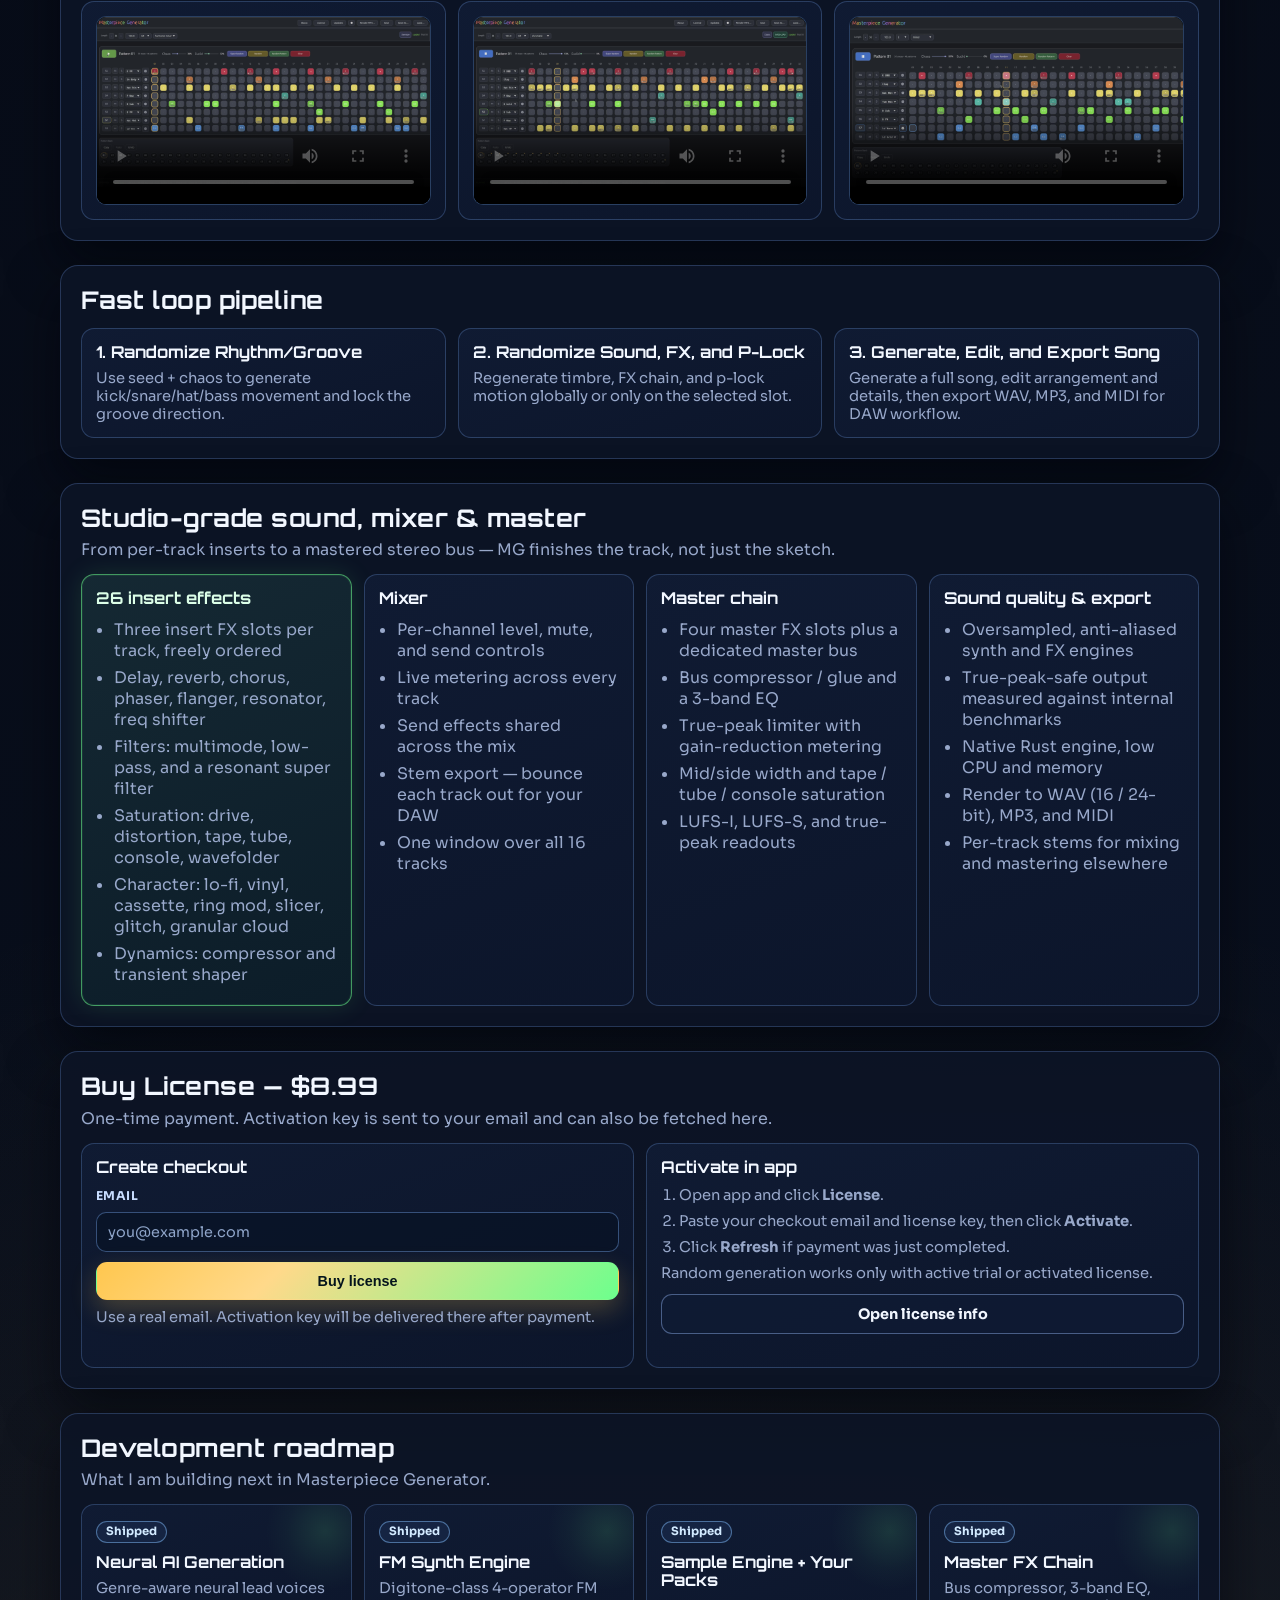
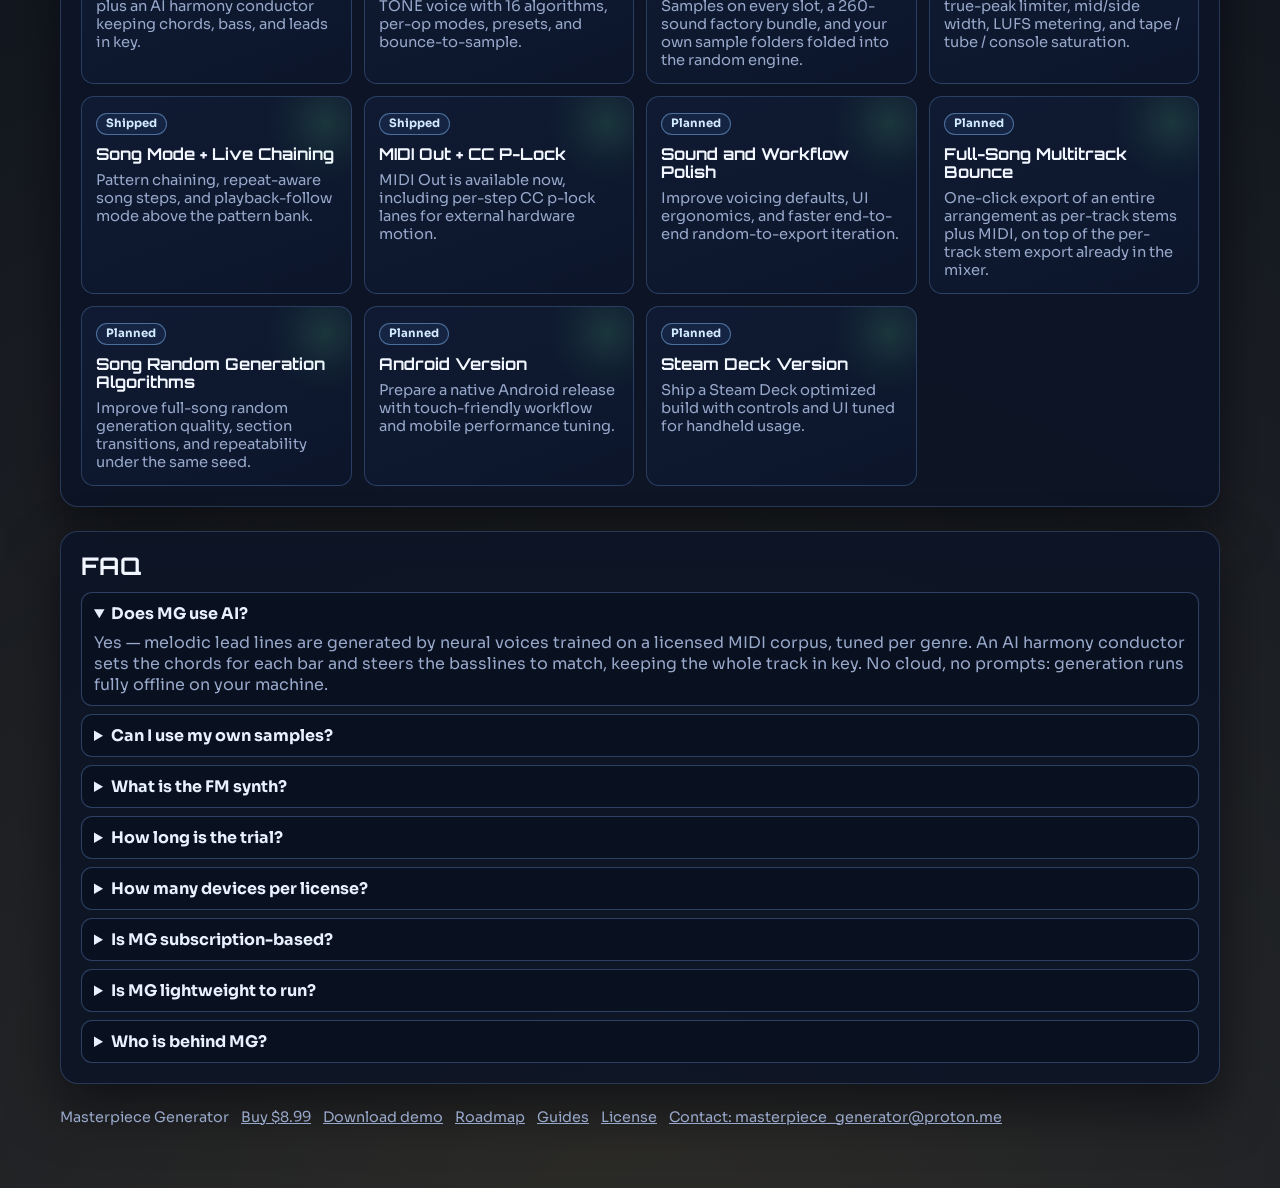
==== commit 34c8e646: "content: add hardware-workflow and sound/mix/master sections Cover the Elektron/Octatrack-grade dept" ====
--- a/index.html
+++ b/index.html
@@ -61,12 +61,20 @@
             <span class="chip">master FX: comp / EQ / limiter / tape sat</span>
             <span class="chip">song mode + pattern chaining</span>
             <span class="chip">one-button full song generation</span>
+            <span class="chip">up to 16 tracks</span>
+            <span class="chip">26 insert effects + 4 master FX</span>
+            <span class="chip">mixer + stem export</span>
+            <span class="chip">mastered stereo bus (comp / EQ / limiter)</span>
+            <span class="chip">Elektron-style trig conditions + micro-timing</span>
+            <span class="chip">Octatrack-style scene morph</span>
+            <span class="chip">retrig / note-repeat perform mode</span>
+            <span class="chip">resample to sample</span>
             <span class="chip">per-track polyrhythm (L/D/T)</span>
             <span class="chip">groove table + swing</span>
             <span class="chip">3-lane LFO modulation</span>
             <span class="chip">auto-gen live note engine</span>
             <span class="chip">midi out + cc p-lock</span>
-            <span class="chip">render WAV / MP3 / MIDI</span>
+            <span class="chip">render WAV / MP3 / MIDI + stems</span>
           </div>
         </div>
       </section>
@@ -250,6 +258,56 @@
             <p>
               Chain patterns into a full song with repeat-aware steps and playback-follow, or generate
               a complete arrangement with one button, then edit it down to the detail.
+            </p>
+          </article>
+        </div>
+      </section>
+
+      <section class="section" id="pro">
+        <h2>Play it like hardware</h2>
+        <p>Random is optional. Underneath is a full Elektron-grade sequencer you can drive entirely by hand.</p>
+        <div class="grid">
+          <article class="card">
+            <h3>Write tracks from scratch</h3>
+            <p>
+              No randomization required. Place trigs and notes step by step, dial the synth, and build
+              a whole track by hand — the same hands-on flow as a hardware Elektron box.
+            </p>
+          </article>
+          <article class="card">
+            <h3>Elektron-style trig menu</h3>
+            <p>
+              Every step carries conditional trigs (X:Y cycle, FILL, PRE, 1ST, NEI and their inverses),
+              micro-timing nudge, retrig / ratchet with its own rate, trig probability, slide, accent,
+              note, length, and parameter locks.
+            </p>
+          </article>
+          <article class="card">
+            <h3>Octatrack-style scene morph</h3>
+            <p>
+              Store a BASE and a SCENE snapshot of your parameters, then crossfade between them with a
+              single morph control — manually or on an auto-morph shape for constantly evolving motion.
+            </p>
+          </article>
+          <article class="card">
+            <h3>Perform mode</h3>
+            <p>
+              Live PADS and note-repeat: hold to roll at any retrig rate, play sample slices from the
+              keys, and hit FILL to drop in your FILL-conditioned trigs on the fly.
+            </p>
+          </article>
+          <article class="card">
+            <h3>Up to 16 tracks</h3>
+            <p>
+              Start with the eight core slots and add up to eight more — sixteen addressable tracks,
+              each with its own source, sequencer lane, FX, and modulation.
+            </p>
+          </article>
+          <article class="card">
+            <h3>Resample &amp; source freedom</h3>
+            <p>
+              Resample a track, the full mix, or a region into a fresh sample, then play it back like
+              any other. Drop any FM patch or any sample onto any slot or single step.
             </p>
           </article>
         </div>
@@ -316,6 +374,54 @@
           <article class="card">
             <h3>3. Generate, Edit, and Export Song</h3>
             <p>Generate a full song, edit arrangement and details, then export WAV, MP3, and MIDI for DAW workflow.</p>
+          </article>
+        </div>
+      </section>
+
+      <section class="section" id="mix">
+        <h2>Studio-grade sound, mixer &amp; master</h2>
+        <p>From per-track inserts to a mastered stereo bus — MG finishes the track, not just the sketch.</p>
+        <div class="grid">
+          <article class="card card-priority">
+            <h3>26 insert effects</h3>
+            <ul class="inline-list">
+              <li>Three insert FX slots per track, freely ordered</li>
+              <li>Delay, reverb, chorus, phaser, flanger, resonator, freq shifter</li>
+              <li>Filters: multimode, low-pass, and a resonant super filter</li>
+              <li>Saturation: drive, distortion, tape, tube, console, wavefolder</li>
+              <li>Character: lo-fi, vinyl, cassette, ring mod, slicer, glitch, granular cloud</li>
+              <li>Dynamics: compressor and transient shaper</li>
+            </ul>
+          </article>
+          <article class="card">
+            <h3>Mixer</h3>
+            <ul class="inline-list">
+              <li>Per-channel level, mute, and send controls</li>
+              <li>Live metering across every track</li>
+              <li>Send effects shared across the mix</li>
+              <li>Stem export — bounce each track out for your DAW</li>
+              <li>One window over all 16 tracks</li>
+            </ul>
+          </article>
+          <article class="card">
+            <h3>Master chain</h3>
+            <ul class="inline-list">
+              <li>Four master FX slots plus a dedicated master bus</li>
+              <li>Bus compressor / glue and a 3-band EQ</li>
+              <li>True-peak limiter with gain-reduction metering</li>
+              <li>Mid/side width and tape / tube / console saturation</li>
+              <li>LUFS-I, LUFS-S, and true-peak readouts</li>
+            </ul>
+          </article>
+          <article class="card">
+            <h3>Sound quality &amp; export</h3>
+            <ul class="inline-list">
+              <li>Oversampled, anti-aliased synth and FX engines</li>
+              <li>True-peak-safe output measured against internal benchmarks</li>
+              <li>Native Rust engine, low CPU and memory</li>
+              <li>Render to WAV (16 / 24-bit), MP3, and MIDI</li>
+              <li>Per-track stems for mixing and mastering elsewhere</li>
+            </ul>
           </article>
         </div>
       </section>
@@ -417,8 +523,8 @@
           </article>
           <article class="card phase-card">
             <p class="phase-tag">Planned</p>
-            <h3>Per-Track Song Export + MIDI for DAW</h3>
-            <p>Export full songs as per-track stems plus a standard MIDI file for fast arrangement in any DAW.</p>
+            <h3>Full-Song Multitrack Bounce</h3>
+            <p>One-click export of an entire arrangement as per-track stems plus MIDI, on top of the per-track stem export already in the mixer.</p>
           </article>
           <article class="card phase-card">
             <p class="phase-tag">Planned</p>
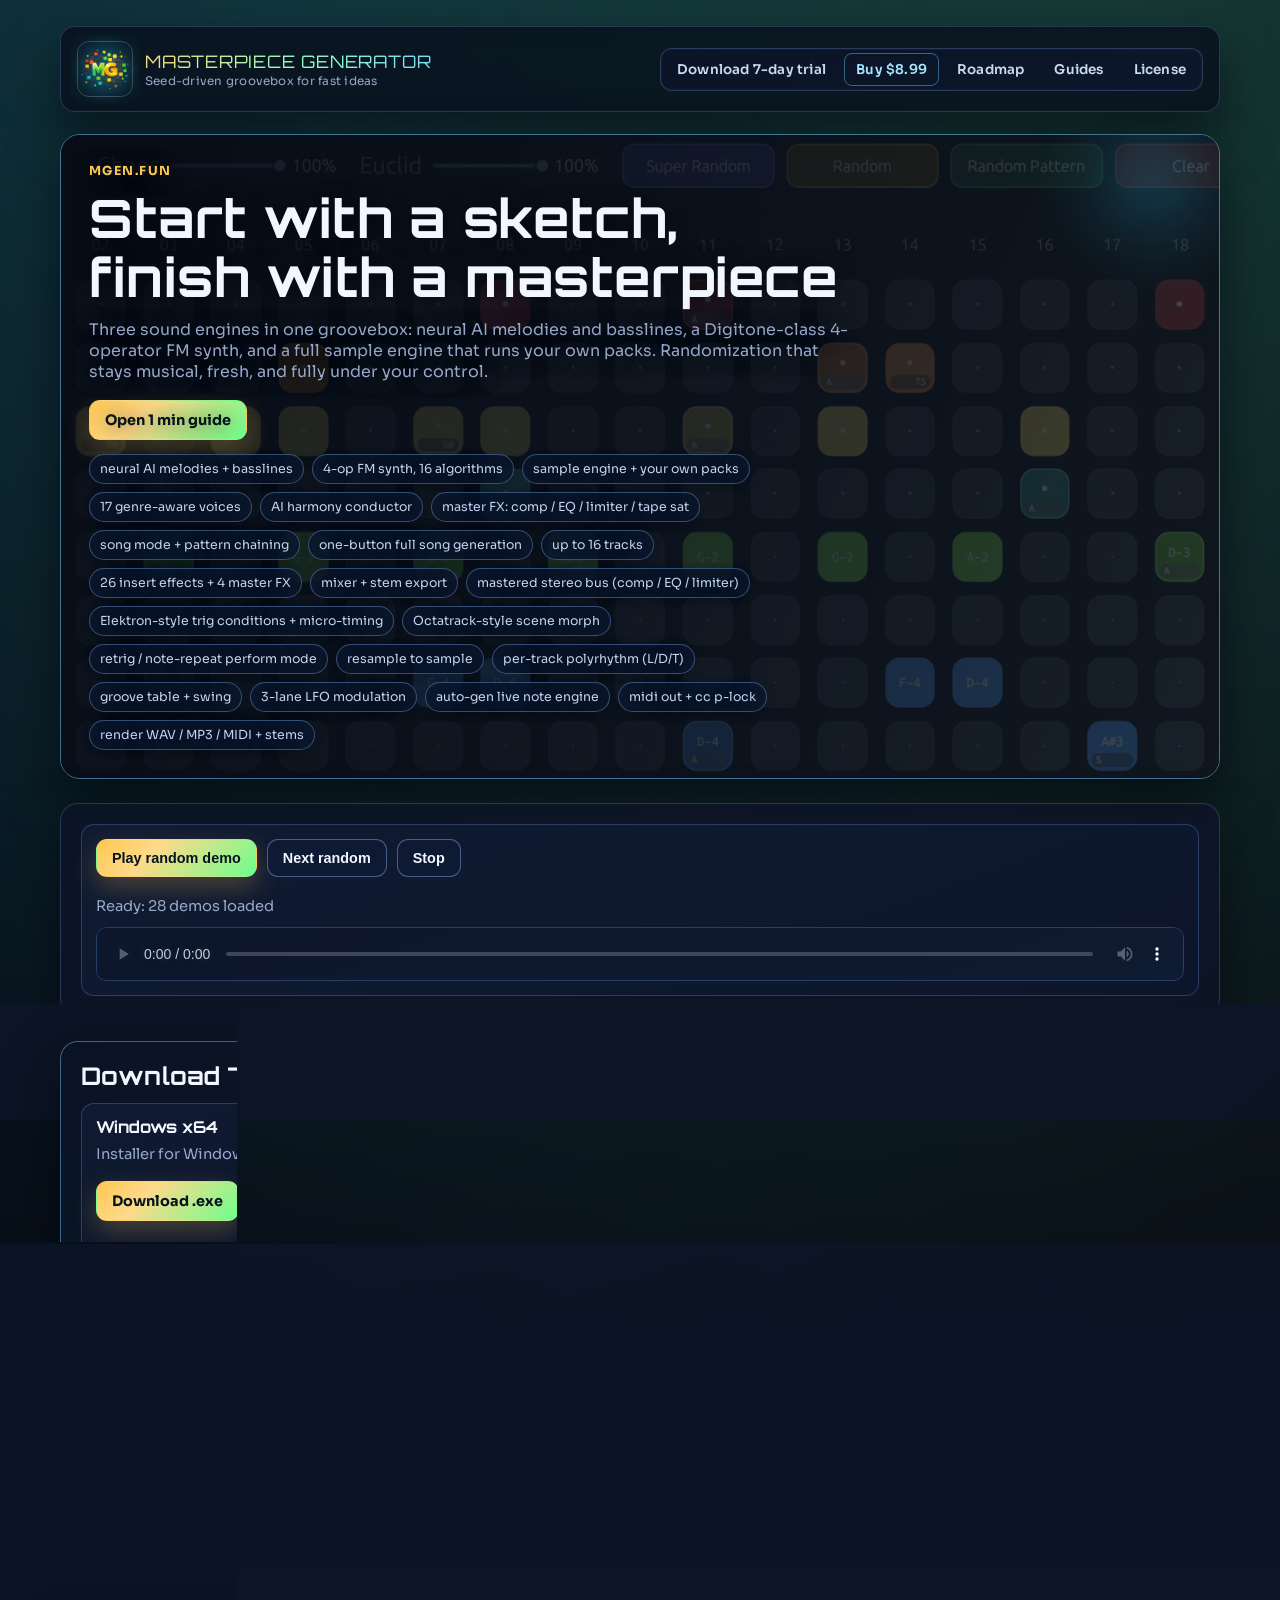
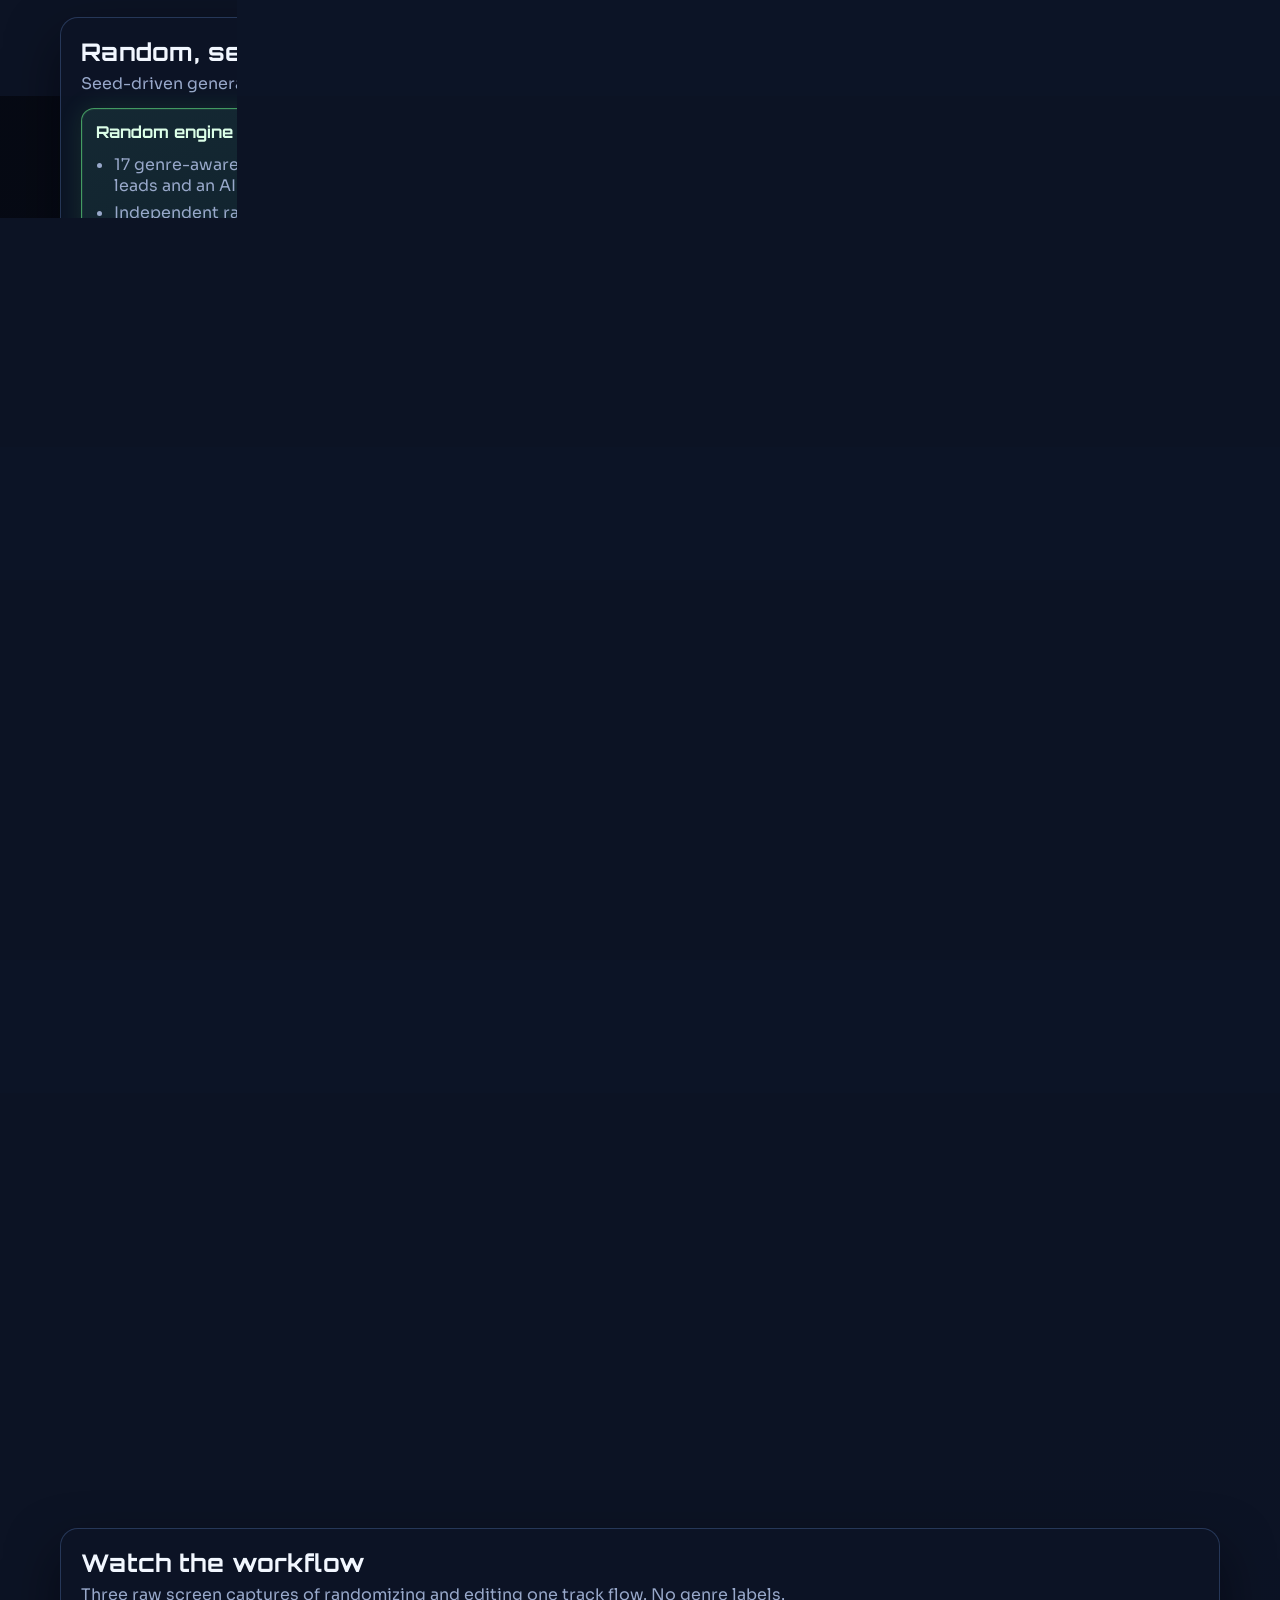
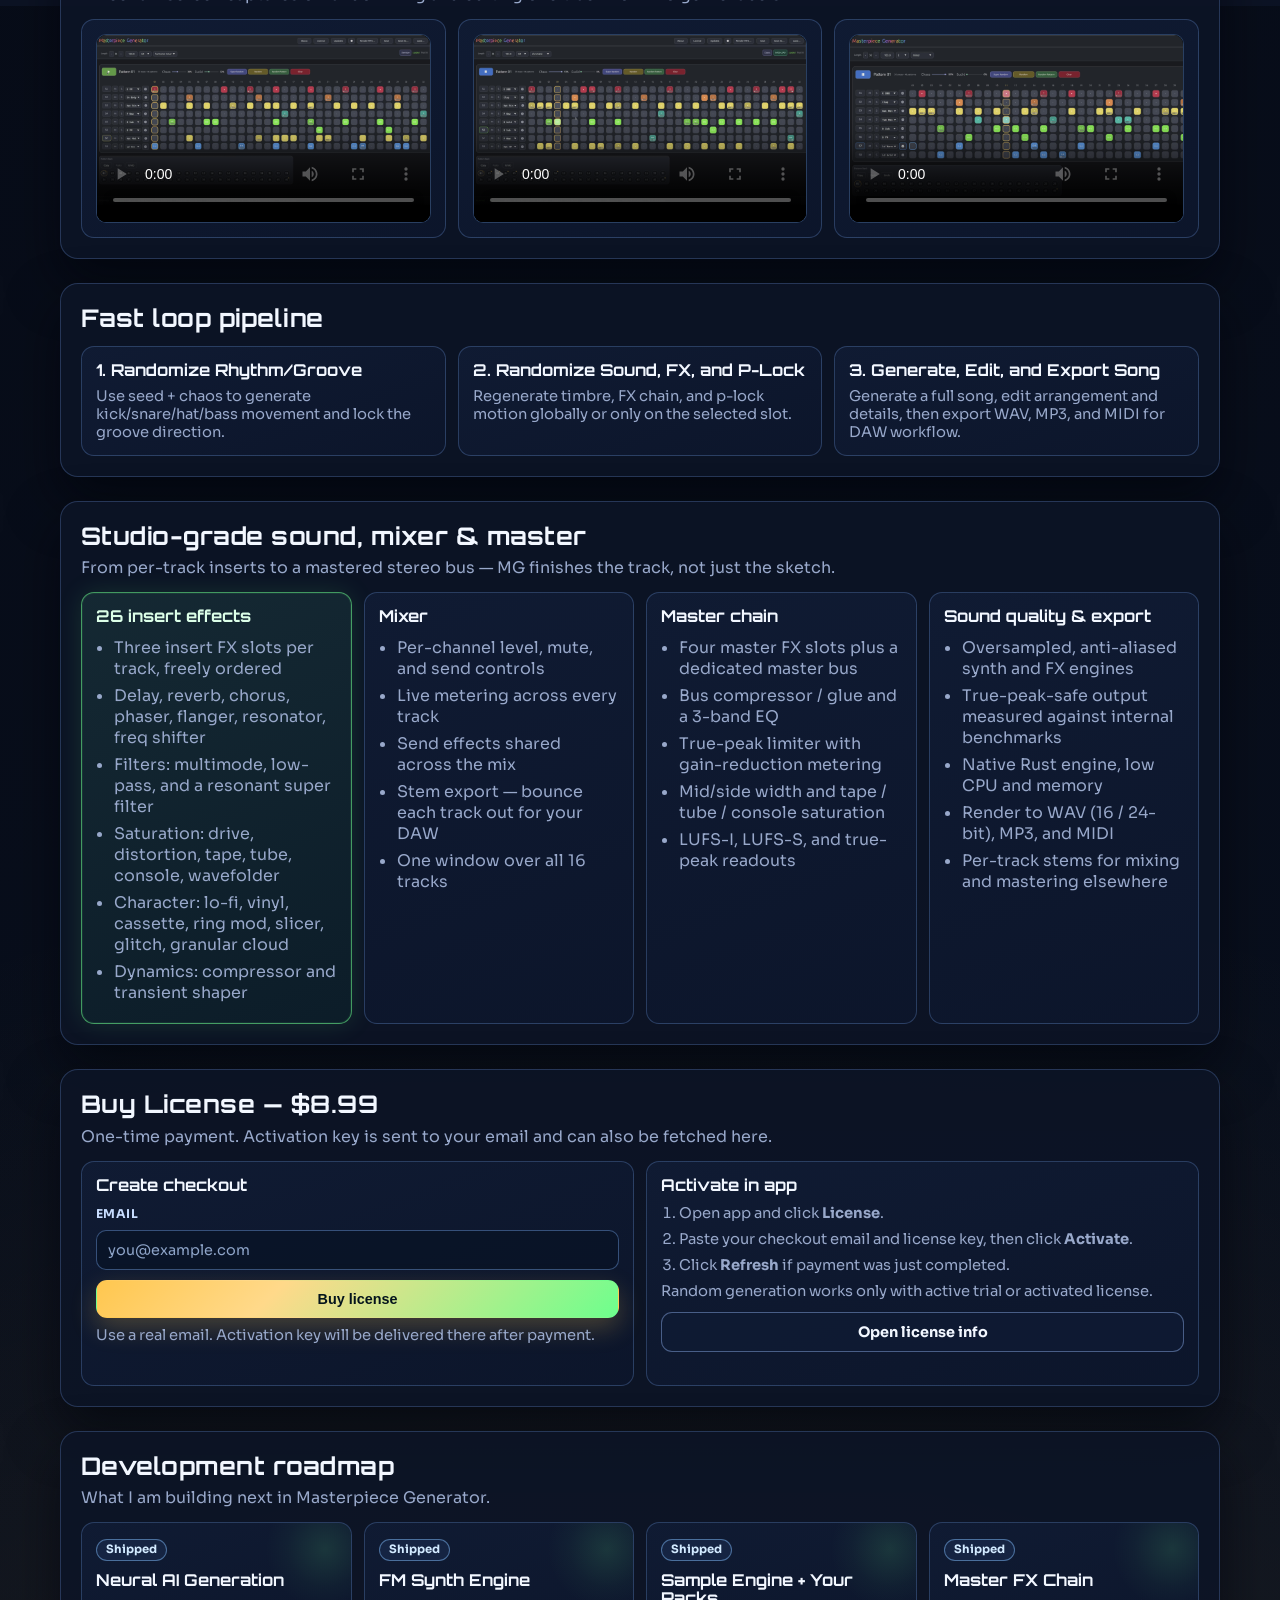
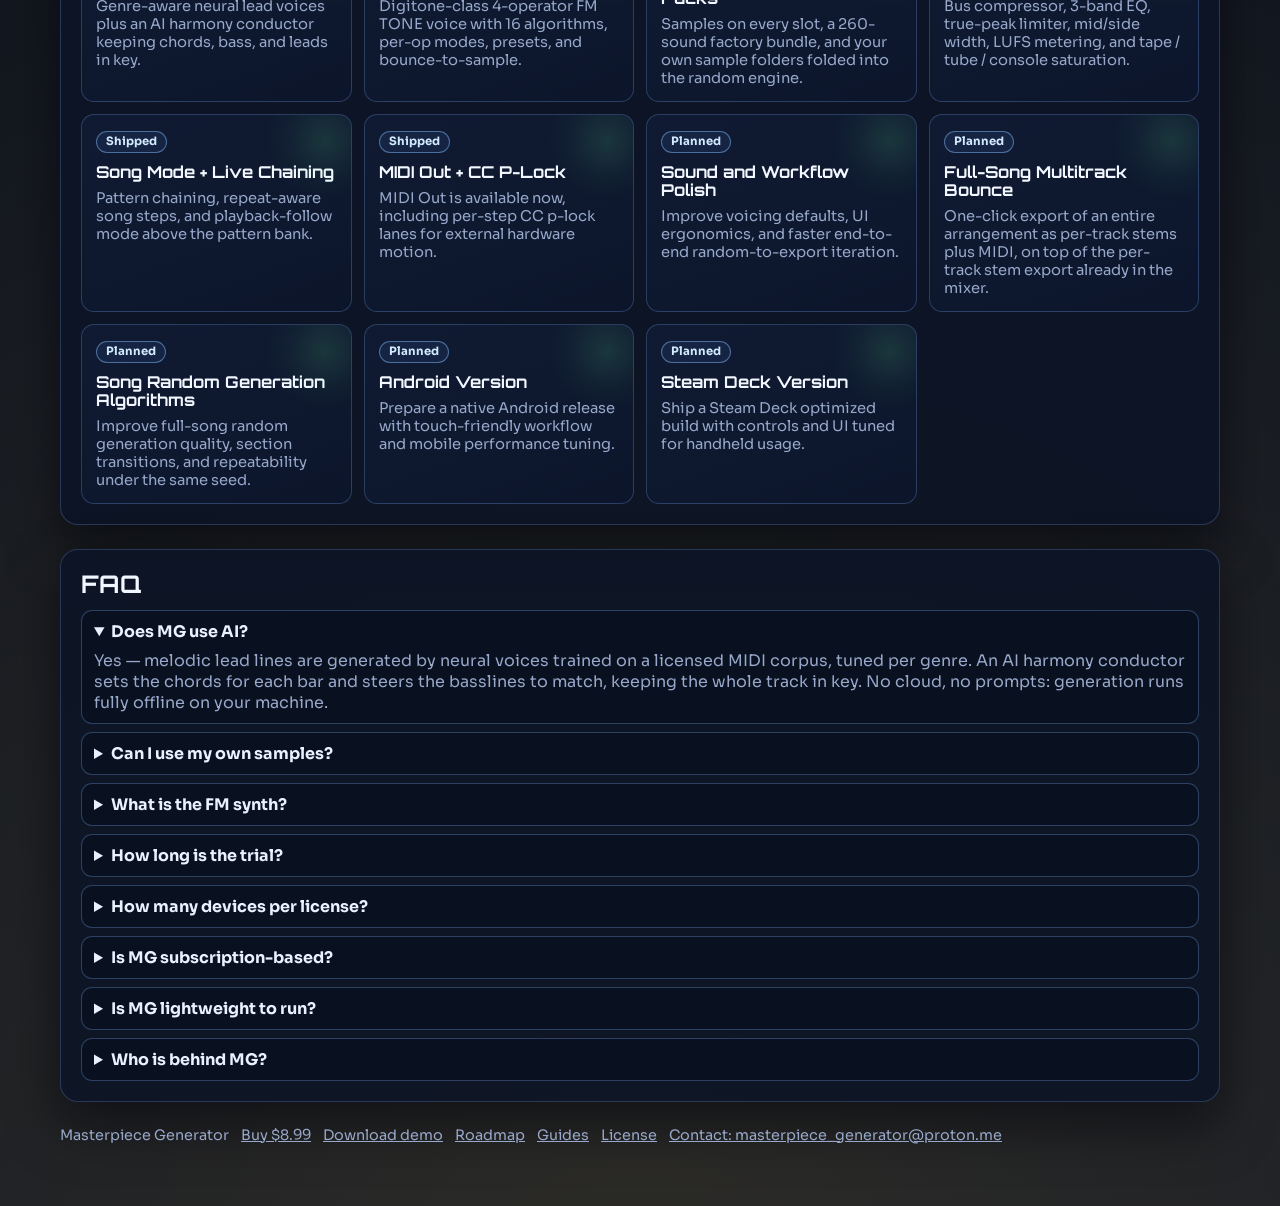
==== commit f9dedff6: "content: add Linux ARM64 AppImage download card Co-Authored-By: Claude Opus 4.8 (1M context) <norepl" ====
--- a/index.html
+++ b/index.html
@@ -136,6 +136,20 @@
               </a>
             </div>
           </article>
+          <article class="card download-card">
+            <h3>Linux ARM64</h3>
+            <p>AppImage for aarch64 Linux.</p>
+            <div class="cta-row">
+              <a
+                class="btn btn-primary"
+                href="https://github.com/masterpieceGenerator/generator_release/releases/latest/download/generator-linux-aarch64.AppImage"
+                target="_blank"
+                rel="noopener"
+              >
+                Download .AppImage
+              </a>
+            </div>
+          </article>
         </div>
       </section>
 
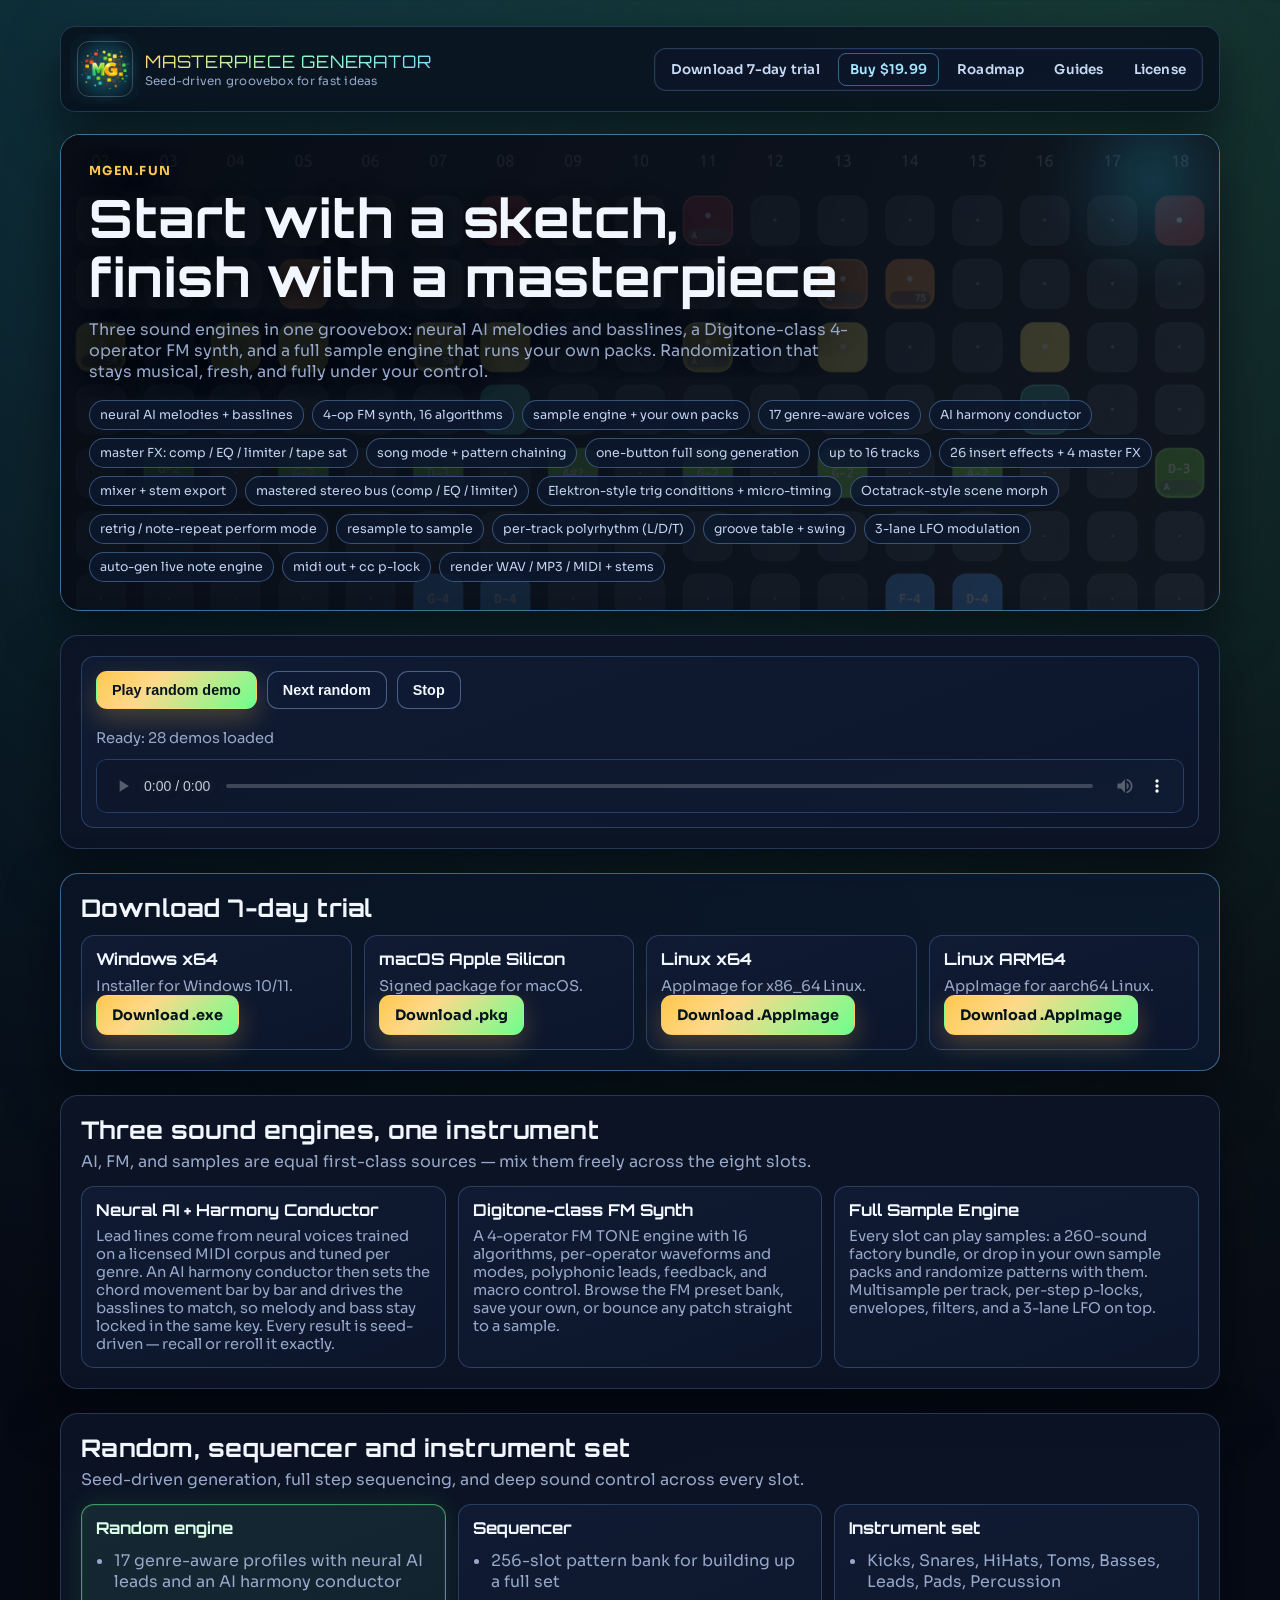
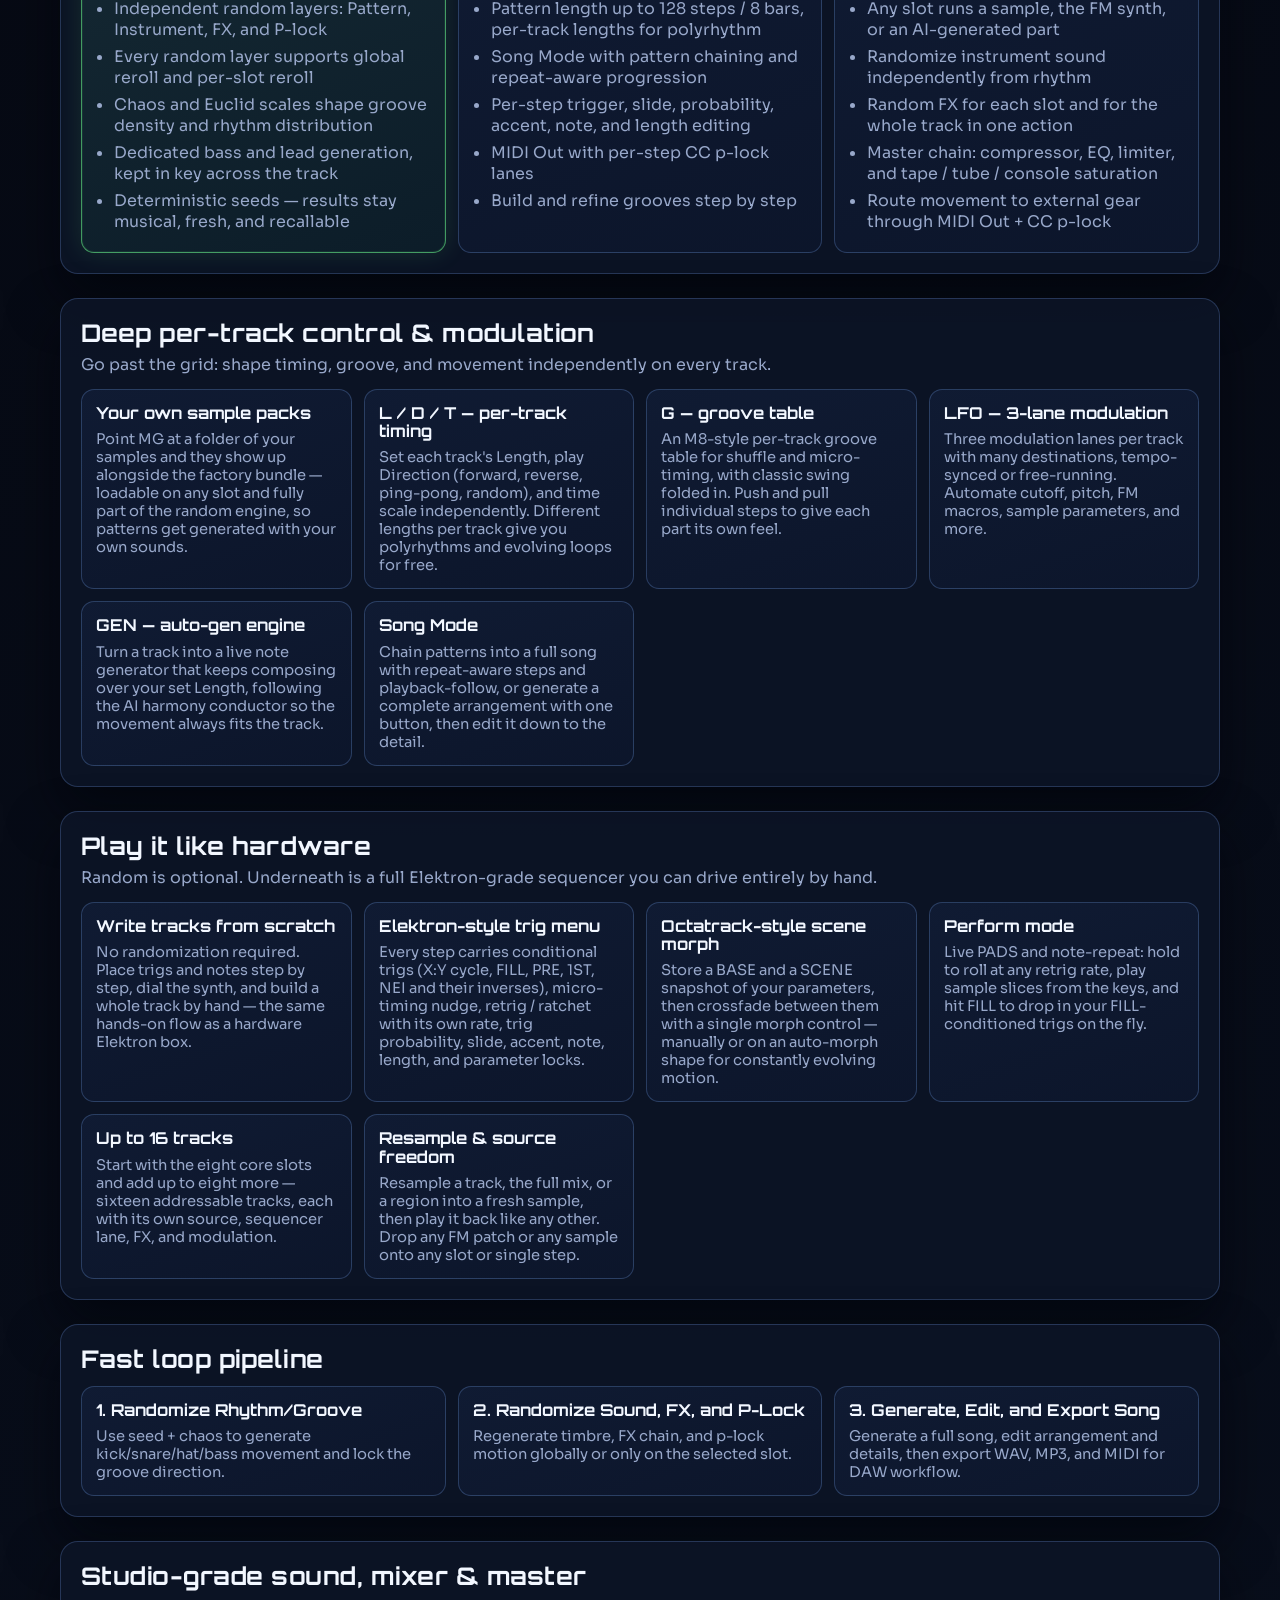
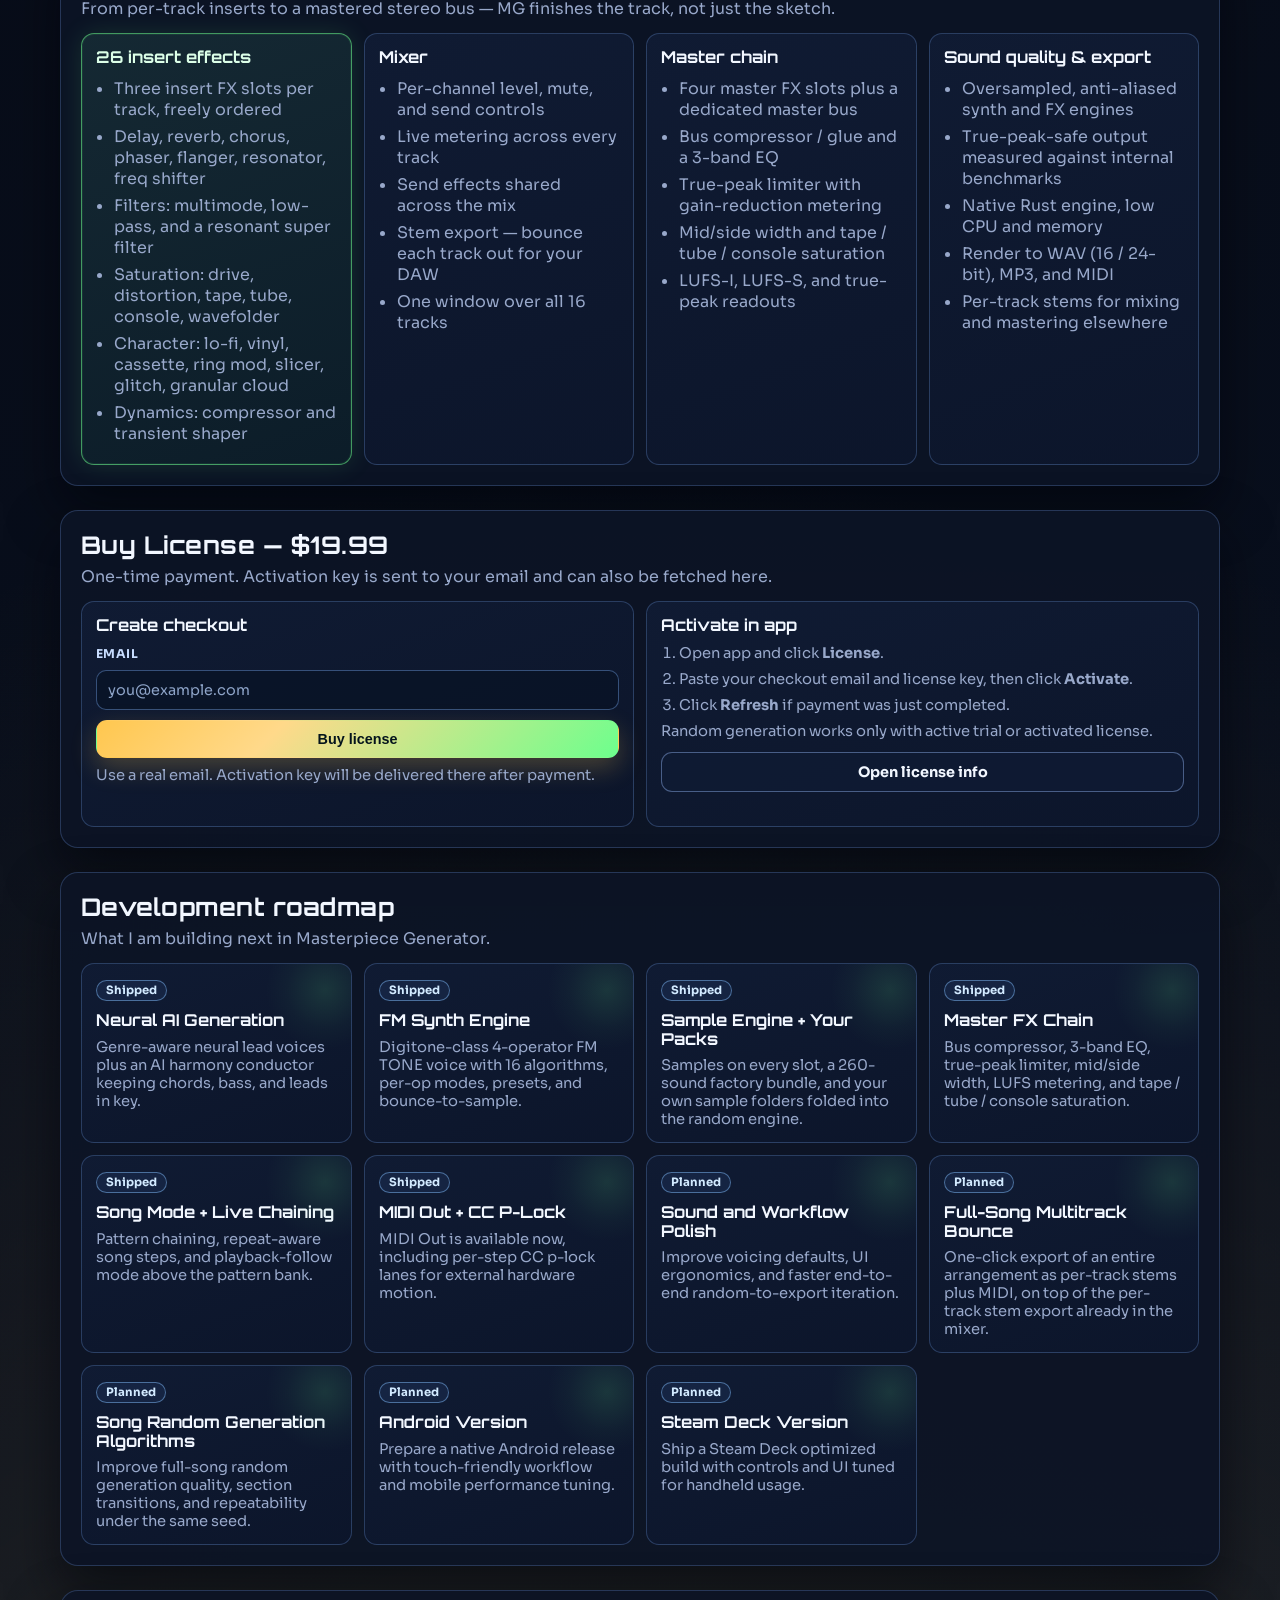
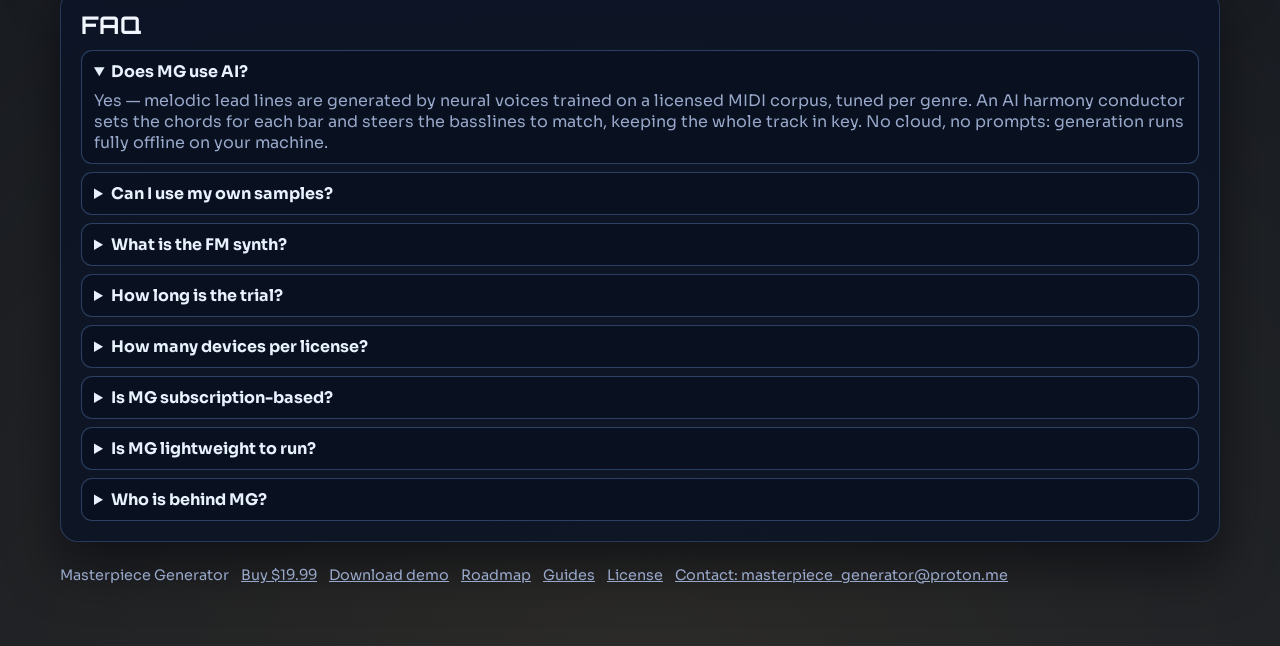
==== commit 154c66f7: "content: price to $19.99, hero chips full-width, drop video section for now, download card polish Co" ====
--- a/index.html
+++ b/index.html
@@ -33,7 +33,7 @@
         </a>
         <nav class="nav" aria-label="Main">
           <a href="#download">Download 7-day trial</a>
-          <a href="#buy" class="nav-buy">Buy $8.99</a>
+          <a href="#buy" class="nav-buy">Buy $19.99</a>
           <a href="#roadmap">Roadmap</a>
           <a href="/guides/first-5-minutes/">Guides</a>
           <a href="/legal/license.html">License</a>
@@ -49,10 +49,8 @@
             4-operator FM synth, and a full sample engine that runs your own packs. Randomization
             that stays musical, fresh, and fully under your control.
           </p>
-          <div class="cta-row">
-            <a class="btn btn-primary" href="/guides/first-5-minutes/">Open 1 min guide</a>
-          </div>
-          <div class="stat-row">
+        </div>
+        <div class="stat-row hero-chips">
             <span class="chip">neural AI melodies + basslines</span>
             <span class="chip">4-op FM synth, 16 algorithms</span>
             <span class="chip">sample engine + your own packs</span>
@@ -75,7 +73,6 @@
             <span class="chip">auto-gen live note engine</span>
             <span class="chip">midi out + cc p-lock</span>
             <span class="chip">render WAV / MP3 / MIDI + stems</span>
-          </div>
         </div>
       </section>
 
@@ -110,7 +107,7 @@
           </article>
           <article class="card download-card">
             <h3>macOS Apple Silicon</h3>
-            <p>Signed package for M1/M2/M3/M4.</p>
+            <p>Signed package for macOS.</p>
             <div class="cta-row">
               <a
                 class="btn btn-primary"
@@ -327,53 +324,6 @@
         </div>
       </section>
 
-      <section class="section" id="showcase">
-        <!-- TODO: replace all three showcase videos when new captures are ready -->
-        <h2>Watch the workflow</h2>
-        <p>Three raw screen captures of randomizing and editing one track flow. No genre labels.</p>
-        <div class="grid media-grid">
-          <article class="card media-card">
-            <div class="media-frame">
-              <video
-                class="demo-video"
-                controls
-                preload="metadata"
-                playsinline
-                poster="assets/img/sequencer-overview.jpg"
-              >
-                <source src="assets/video/1.mp4" type="video/mp4" />
-              </video>
-            </div>
-          </article>
-          <article class="card media-card">
-            <div class="media-frame">
-              <video
-                class="demo-video"
-                controls
-                preload="metadata"
-                playsinline
-                poster="assets/img/sound-slot-editor.jpg"
-              >
-                <source src="assets/video/2.mp4" type="video/mp4" />
-              </video>
-            </div>
-          </article>
-          <article class="card media-card">
-            <div class="media-frame">
-              <video
-                class="demo-video"
-                controls
-                preload="metadata"
-                playsinline
-                poster="assets/img/live-workflow-clip.jpg"
-              >
-                <source src="assets/video/3.mp4" type="video/mp4" />
-              </video>
-            </div>
-          </article>
-        </div>
-      </section>
-
       <section class="section" id="workflow">
         <h2>Fast loop pipeline</h2>
         <div class="grid">
@@ -441,7 +391,7 @@
       </section>
 
       <section class="section" id="buy" data-license-api-base="https://api.mgen.fun">
-        <h2>Buy License — $8.99</h2>
+        <h2>Buy License — $19.99</h2>
         <p>One-time payment. Activation key is sent to your email and can also be fetched here.</p>
         <!-- Hidden form required by checkout.js for order status lookup on return -->
         <form style="display:none" data-order-status-form aria-hidden="true">
@@ -598,7 +548,7 @@
 
       <footer class="footer">
         <span>Masterpiece Generator</span>
-        <a href="#buy">Buy $8.99</a>
+        <a href="#buy">Buy $19.99</a>
         <a href="#download">Download demo</a>
         <a href="#roadmap">Roadmap</a>
         <a href="/guides/first-5-minutes/">Guides</a>
--- a/assets/styles.css
+++ b/assets/styles.css
@@ -480,6 +480,12 @@
   gap: 8px;
 }
 
+.hero-chips {
+  position: relative;
+  z-index: 1;
+  margin-top: 18px;
+}
+
 .chip {
   border-radius: 999px;
   border: 1px solid rgba(128, 179, 245, 0.38);
@@ -580,6 +586,12 @@
 
 .download-card {
   min-height: 100%;
+  display: flex;
+  flex-direction: column;
+}
+
+.download-card .cta-row {
+  margin-top: auto;
 }
 
 .price-highlight {
@@ -662,7 +674,7 @@
   display: block;
   width: 100%;
   height: auto;
-  max-height: 290px;
+  max-height: min(72vh, 640px);
   background: #000;
 }
 
